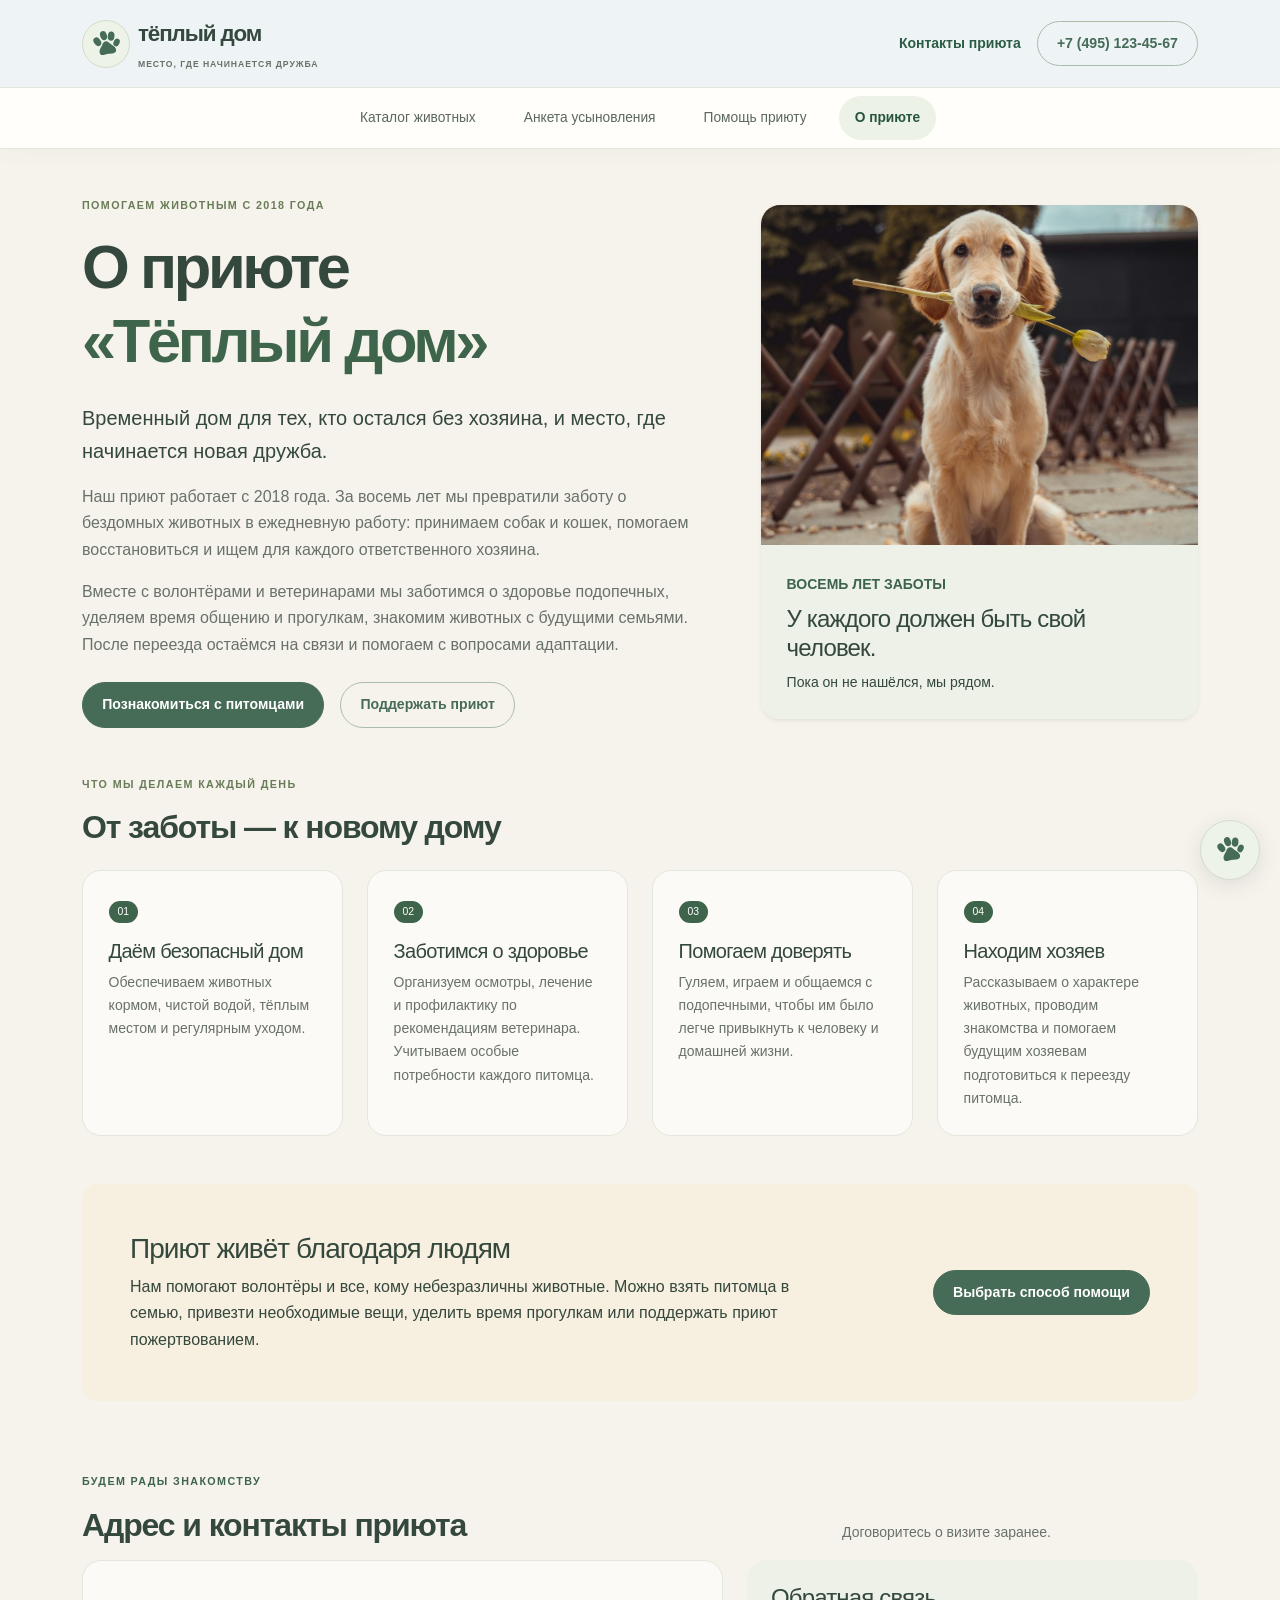
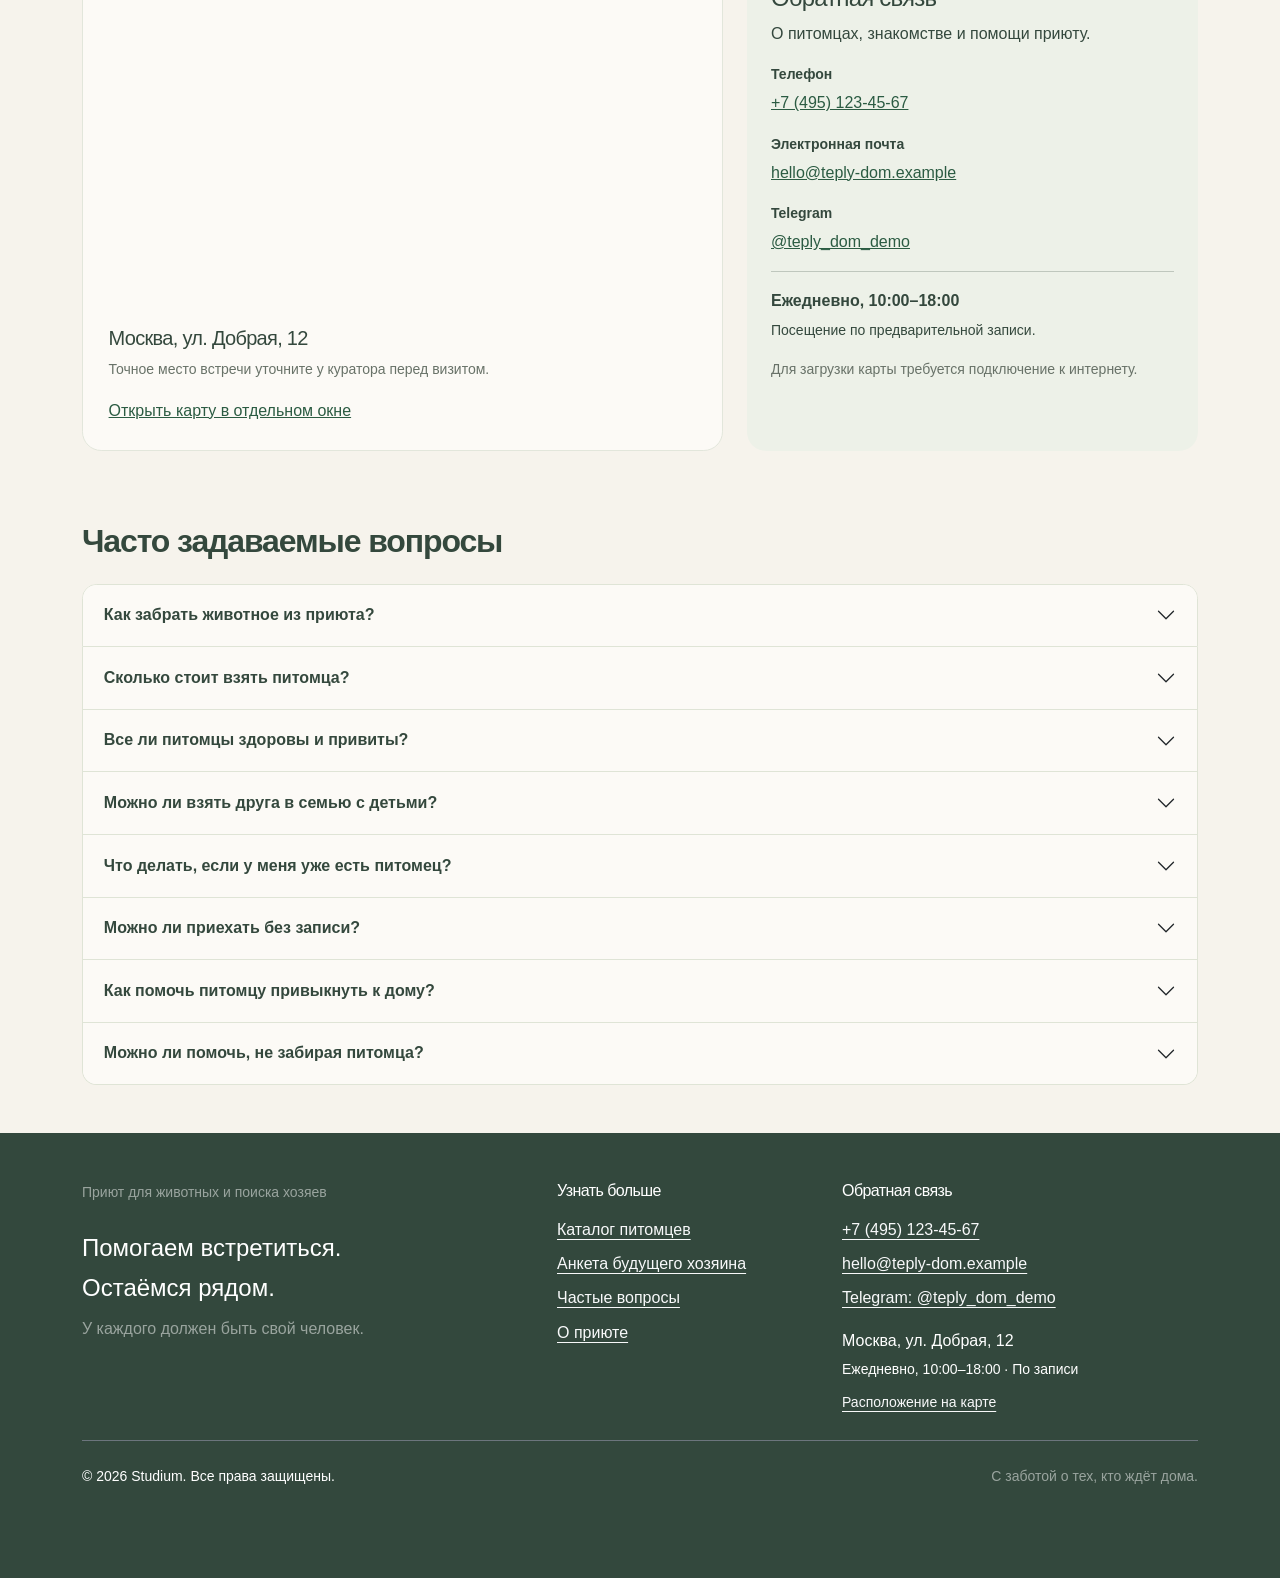
==== about.html @ 960af0bf "feat: replace shelter news with about section and logo scroll button" ====
<!doctype html>
<html lang="ru"><head><meta charset="UTF-8"><meta name="viewport" content="width=device-width,initial-scale=1"><meta name="description" content="О приюте — каталог животных, усыновление и помощь приюту Тёплый дом."><title>О приюте — Тёплый дом</title><link rel="icon" href="images/logo.svg" type="image/svg+xml"><link href="https://cdn.jsdelivr.net/npm/bootstrap@5.3.8/dist/css/bootstrap.min.css" rel="stylesheet" onerror="this.onerror=null;this.href='vendor/bootstrap.min.css'"><link rel="stylesheet" href="css/custom.css"></head><body class="d-flex flex-column min-vh-100 about-surface"><a class="visually-hidden-focusable position-absolute p-3 bg-white text-dark z-3" href="#main">Перейти к содержимому</a>
<header class="site-header sticky-top" id="page-top" tabindex="-1"><div class="header-brandbar bg-white py-3 border-bottom"><div class="container d-flex align-items-center justify-content-between gap-3"><a class="navbar-brand d-inline-flex align-items-center gap-2" href="index.html"><span class="brand-paw" aria-hidden="true"><svg viewBox="0 0 48 48" width="32" height="32" fill="currentColor" aria-hidden="true" focusable="false"><ellipse cx="12" cy="18" rx="5" ry="7" transform="rotate(-25 12 18)"/><ellipse cx="23" cy="11" rx="5" ry="7" transform="rotate(-8 23 11)"/><ellipse cx="34" cy="14" rx="5" ry="7" transform="rotate(18 34 14)"/><ellipse cx="40" cy="25" rx="4.5" ry="6" transform="rotate(35 40 25)"/><path d="M12 35c0-5 4-7 7-12 3-4 7-4 10 0 4 5 8 7 8 12 0 7-8 5-12 4-5-1-13 3-13-4Z"/></svg></span><span class="fw-bold">тёплый дом<small class="d-block text-body-secondary brand-caption">МЕСТО, ГДЕ НАЧИНАЕТСЯ ДРУЖБА</small></span></a><div class="d-none d-lg-flex align-items-center gap-3"><a class="text-decoration-none small fw-bold" href="about.html#contacts">Контакты приюта</a><a class="btn btn-outline-success d-none d-lg-inline-flex" href="tel:+74951234567">+7 (495) 123-45-67</a></div><button class="navbar-toggler d-lg-none" type="button" data-bs-toggle="collapse" data-bs-target="#mainNavbar" aria-controls="mainNavbar" aria-expanded="false" aria-label="Открыть меню"><span class="navbar-toggler-icon"></span></button></div></div><nav class="navbar navbar-expand-lg bg-white py-2 border-bottom" aria-label="Основная навигация"><div class="container"><div class="collapse navbar-collapse" id="mainNavbar"><ul class="navbar-nav mx-lg-auto gap-lg-3"><li class="nav-item"><a class="nav-link "  href="catalog.html">Каталог животных</a></li><li class="nav-item"><a class="nav-link "  href="order.html">Анкета усыновления</a></li><li class="nav-item"><a class="nav-link "  href="help.html">Помощь приюту</a></li><li class="nav-item"><a class="nav-link active" aria-current=page href="about.html">О приюте</a></li></ul></div></div></nav></header><main id="main" tabindex="-1"><section class="container my-5"><div class="row g-4 g-lg-5 align-items-center"><div class="col-12 col-lg-7"><p class="eyebrow text-uppercase fw-bold">Помогаем животным с 2018 года</p><h1 class="display-4 fw-bold">О приюте<br><span class="text-success">«Тёплый дом»</span></h1><p class="lead mt-4">Временный дом для тех, кто остался без хозяина, и место, где начинается новая дружба.</p><p class="text-body-secondary">Наш приют работает с 2018 года. За восемь лет мы превратили заботу о бездомных животных в ежедневную работу: принимаем собак и кошек, помогаем восстановиться и ищем для каждого ответственного хозяина.</p><p class="text-body-secondary">Вместе с волонтёрами и ветеринарами мы заботимся о здоровье подопечных, уделяем время общению и прогулкам, знакомим животных с будущими семьями. После переезда остаёмся на связи и помогаем с вопросами адаптации.</p><div class="d-flex flex-wrap gap-3 mt-4"><a class="btn btn-primary" href="catalog.html">Познакомиться с питомцами</a><a class="btn btn-outline-success" href="help.html">Поддержать приют</a></div></div><div class="col-12 col-lg-5"><div class="card border-0 shadow-sm"><img class="about-photo w-100" src="images/pet-1.jpg" alt="Бруно — один из питомцев приюта"><div class="card-body bg-success-subtle"><span class="small text-success fw-bold">ВОСЕМЬ ЛЕТ ЗАБОТЫ</span><h2 class="h4 mt-2">У каждого должен быть свой человек.</h2><p class="small mb-0">Пока он не нашёлся, мы рядом.</p></div></div></div></div></section><section class="container my-5"><p class="eyebrow text-uppercase fw-bold">Что мы делаем каждый день</p><h2 class="mb-4">От заботы — к новому дому</h2><div class="row g-4"><div class="col-12 col-md-6 col-lg-3"><article class="card h-100"><div class="card-body"><span class="badge rounded-pill text-bg-success mb-3">01</span><h3 class="h5">Даём безопасный дом</h3><p class="small text-body-secondary mb-0">Обеспечиваем животных кормом, чистой водой, тёплым местом и регулярным уходом.</p></div></article></div><div class="col-12 col-md-6 col-lg-3"><article class="card h-100"><div class="card-body"><span class="badge rounded-pill text-bg-success mb-3">02</span><h3 class="h5">Заботимся о здоровье</h3><p class="small text-body-secondary mb-0">Организуем осмотры, лечение и профилактику по рекомендациям ветеринара. Учитываем особые потребности каждого питомца.</p></div></article></div><div class="col-12 col-md-6 col-lg-3"><article class="card h-100"><div class="card-body"><span class="badge rounded-pill text-bg-success mb-3">03</span><h3 class="h5">Помогаем доверять</h3><p class="small text-body-secondary mb-0">Гуляем, играем и общаемся с подопечными, чтобы им было легче привыкнуть к человеку и домашней жизни.</p></div></article></div><div class="col-12 col-md-6 col-lg-3"><article class="card h-100"><div class="card-body"><span class="badge rounded-pill text-bg-success mb-3">04</span><h3 class="h5">Находим хозяев</h3><p class="small text-body-secondary mb-0">Рассказываем о характере животных, проводим знакомства и помогаем будущим хозяевам подготовиться к переезду питомца.</p></div></article></div></div></section><section class="container my-5"><div class="p-4 p-lg-5 rounded-4 bg-warning-subtle"><div class="row g-4 align-items-center"><div class="col-12 col-lg-8"><h2 class="h3">Приют живёт благодаря людям</h2><p class="mb-0">Нам помогают волонтёры и все, кому небезразличны животные. Можно взять питомца в семью, привезти необходимые вещи, уделить время прогулкам или поддержать приют пожертвованием.</p></div><div class="col-12 col-lg-4 text-lg-end"><a class="btn btn-primary" href="help.html">Выбрать способ помощи</a></div></div></div></section><section class="container section-space" id="contacts"><div class="row g-4 align-items-end mb-3"><div class="col-12 col-md-8"><p class="eyebrow small fw-bold text-success text-uppercase">Будем рады знакомству</p><h2 class="mb-0">Адрес и контакты приюта</h2></div><div class="col-12 col-md-4"><p class="small text-body-secondary mb-0">Договоритесь о визите заранее.</p></div></div><div class="row g-4"><div class="col-12 col-lg-7"><div class="card h-100 overflow-hidden"><iframe class="shelter-map" title="Карта: условное расположение приюта в Москве" src="https://www.openstreetmap.org/export/embed.html?bbox=37.59%2C55.735%2C37.65%2C55.765&amp;layer=mapnik&amp;marker=55.75%2C37.62" loading="lazy" referrerpolicy="no-referrer"></iframe><div class="card-body"><h3 class="h5">Москва, ул. Добрая, 12</h3><p class="small text-body-secondary">Точное место встречи уточните у куратора перед визитом.</p><a href="https://www.openstreetmap.org/?mlat=55.75&amp;mlon=37.62#map=15/55.75/37.62" target="_blank" rel="noopener noreferrer">Открыть карту в отдельном окне</a></div></div></div><div class="col-12 col-lg-5"><aside class="card h-100 bg-success-subtle border-0"><div class="card-body p-4"><h3 class="h4">Обратная связь</h3><p>О питомцах, знакомстве и помощи приюту.</p><dl><dt class="small mb-1 mt-3">Телефон</dt><dd><a href="tel:+74951234567">+7 (495) 123-45-67</a></dd><dt class="small mb-1 mt-3">Электронная почта</dt><dd><a class="text-break" href="mailto:hello@teply-dom.example">hello@teply-dom.example</a></dd><dt class="small mb-1 mt-3">Telegram</dt><dd><a href="https://t.me/teply_dom_demo" target="_blank" rel="noopener noreferrer">@teply_dom_demo</a></dd></dl><hr><p class="fw-bold mb-1">Ежедневно, 10:00–18:00</p><p class="small">Посещение по предварительной записи.</p><p class="small text-body-secondary mb-0">Для загрузки карты требуется подключение к интернету.</p></div></aside></div></div></section><section class="container my-5" id="faq"><h2 class="mb-4">Часто задаваемые вопросы</h2><div class="accordion" id="faqAccordion"><div class="accordion-item"><h3 class="accordion-header"><button class="accordion-button collapsed" type="button" data-bs-toggle="collapse" data-bs-target="#faq-0" aria-expanded="false" aria-controls="faq-0">Как забрать животное из приюта?</button></h3><div id="faq-0" class="accordion-collapse collapse" data-bs-parent="#faqAccordion"><div class="accordion-body">Выберите питомца, заполните анкету и договоритесь о встрече с куратором. Подготовьте дом, подпишите договор ответственного содержания и заберите друга.</div></div></div><div class="accordion-item"><h3 class="accordion-header"><button class="accordion-button collapsed" type="button" data-bs-toggle="collapse" data-bs-target="#faq-1" aria-expanded="false" aria-controls="faq-1">Сколько стоит взять питомца?</button></h3><div id="faq-1" class="accordion-collapse collapse" data-bs-parent="#faqAccordion"><div class="accordion-body">Животных передают бесплатно. Заранее рассчитайте расходы на корм, ветеринара и необходимые вещи. Пожертвования добровольны.</div></div></div><div class="accordion-item"><h3 class="accordion-header"><button class="accordion-button collapsed" type="button" data-bs-toggle="collapse" data-bs-target="#faq-2" aria-expanded="false" aria-controls="faq-2">Все ли питомцы здоровы и привиты?</button></h3><div id="faq-2" class="accordion-collapse collapse" data-bs-parent="#faqAccordion"><div class="accordion-body">В каждой карточке указаны сведения о здоровье. Перед передачей куратор расскажет о прививках, обследованиях и индивидуальных потребностях и передаст имеющиеся ветеринарные документы.</div></div></div><div class="accordion-item"><h3 class="accordion-header"><button class="accordion-button collapsed" type="button" data-bs-toggle="collapse" data-bs-target="#faq-3" aria-expanded="false" aria-controls="faq-3">Можно ли взять друга в семью с детьми?</button></h3><div id="faq-3" class="accordion-collapse collapse" data-bs-parent="#faqAccordion"><div class="accordion-body">Да, если характер животного подходит семье. Расскажите куратору о возрасте детей и приезжайте на знакомство вместе.</div></div></div><div class="accordion-item"><h3 class="accordion-header"><button class="accordion-button collapsed" type="button" data-bs-toggle="collapse" data-bs-target="#faq-4" aria-expanded="false" aria-controls="faq-4">Что делать, если у меня уже есть питомец?</button></h3><div id="faq-4" class="accordion-collapse collapse" data-bs-parent="#faqAccordion"><div class="accordion-body">Сообщите об этом в анкете. Куратор поможет оценить совместимость и подготовить план постепенного знакомства.</div></div></div><div class="accordion-item"><h3 class="accordion-header"><button class="accordion-button collapsed" type="button" data-bs-toggle="collapse" data-bs-target="#faq-5" aria-expanded="false" aria-controls="faq-5">Можно ли приехать без записи?</button></h3><div id="faq-5" class="accordion-collapse collapse" data-bs-parent="#faqAccordion"><div class="accordion-body">Пожалуйста, запишитесь заранее по телефону. Приют работает ежедневно с 10:00 до 18:00.</div></div></div><div class="accordion-item"><h3 class="accordion-header"><button class="accordion-button collapsed" type="button" data-bs-toggle="collapse" data-bs-target="#faq-6" aria-expanded="false" aria-controls="faq-6">Как помочь питомцу привыкнуть к дому?</button></h3><div id="faq-6" class="accordion-collapse collapse" data-bs-parent="#faqAccordion"><div class="accordion-body">Подготовьте спокойное место, привычный корм и понятный режим. Дайте животному время, не торопите общение. При сложностях обращайтесь к куратору.</div></div></div><div class="accordion-item"><h3 class="accordion-header"><button class="accordion-button collapsed" type="button" data-bs-toggle="collapse" data-bs-target="#faq-7" aria-expanded="false" aria-controls="faq-7">Можно ли помочь, не забирая питомца?</button></h3><div id="faq-7" class="accordion-collapse collapse" data-bs-parent="#faqAccordion"><div class="accordion-body">Да: стать волонтёром, привезти корм и необходимые вещи или поделиться ссылкой на каталог. Варианты собраны на странице помощи.</div></div></div></div></section></main><footer class="site-footer bg-dark text-white pt-5 pb-4 mt-auto"><div class="container"><div class="row g-4"><div class="col-12 col-md-5"><p class="small text-white-50 mb-0">Приют для животных и поиска хозяев</p><p class="fs-4 mt-4 mb-2">Помогаем встретиться.<br>Остаёмся рядом.</p><p class="text-white-50">У каждого должен быть свой человек.</p></div><div class="col-12 col-md-3"><h2 class="h6 mb-3">Узнать больше</h2><ul class="list-unstyled"><li class="mb-2"><a class="link-light" href="catalog.html">Каталог питомцев</a></li><li class="mb-2"><a class="link-light" href="order.html">Анкета будущего хозяина</a></li><li class="mb-2"><a class="link-light" href="about.html#faq">Частые вопросы</a></li><li class="mb-2"><a class="link-light" href="about.html">О приюте</a></li></ul></div><div class="col-12 col-md-4"><h2 class="h6 mb-3">Обратная связь</h2><address class="mb-0"><a class="link-light d-block mb-2" href="tel:+74951234567">+7 (495) 123-45-67</a><a class="link-light d-block mb-2 text-break" href="mailto:hello@teply-dom.example">hello@teply-dom.example</a><a class="link-light d-block mb-2" href="https://t.me/teply_dom_demo" target="_blank" rel="noopener noreferrer">Telegram: @teply_dom_demo</a><p class="mt-3 mb-1">Москва, ул. Добрая, 12</p><p class="small mb-2">Ежедневно, 10:00–18:00 · По записи</p><a class="link-light small" href="about.html#contacts">Расположение на карте</a></address></div></div><div class="border-top border-secondary mt-4 pt-4 d-flex flex-wrap align-items-center justify-content-between gap-3"><small>© 2026 Studium. Все права защищены.</small><small class="text-white-50">С заботой о тех, кто ждёт дома.</small></div></div></footer><button class="btn shadow back-top scroll-top-button" id="floating-top" type="button" data-back-top aria-label="Наверх страницы" title="Наверх страницы"><svg viewBox="0 0 48 48" width="32" height="32" fill="currentColor" aria-hidden="true" focusable="false"><ellipse cx="12" cy="18" rx="5" ry="7" transform="rotate(-25 12 18)"/><ellipse cx="23" cy="11" rx="5" ry="7" transform="rotate(-8 23 11)"/><ellipse cx="34" cy="14" rx="5" ry="7" transform="rotate(18 34 14)"/><ellipse cx="40" cy="25" rx="4.5" ry="6" transform="rotate(35 40 25)"/><path d="M12 35c0-5 4-7 7-12 3-4 7-4 10 0 4 5 8 7 8 12 0 7-8 5-12 4-5-1-13 3-13-4Z"/></svg></button><div class="modal fade" id="orderModal" tabindex="-1" aria-labelledby="orderModalLabel" aria-hidden="true"><div class="modal-dialog modal-dialog-centered modal-dialog-scrollable"><div class="modal-content"><div class="modal-header"><h2 class="modal-title fs-5" id="orderModalLabel">Знакомство с питомцем</h2><button class="btn-close" type="button" data-bs-dismiss="modal" aria-label="Закрыть"></button></div><div class="modal-body"><div class="alert alert-info small" role="alert">Укажите имя и телефон. Мы подготовим письмо куратору о знакомстве с выбранным питомцем. Данные не отправляются автоматически.</div><p>Вы выбрали: <strong id="modal-pet-label">Бруно</strong></p><form id="quick-form"><input type="hidden" name="pet" value="Бруно"><div class="mb-3"><label class="form-label" for="quick-name">Ваше имя *</label><input class="form-control" id="quick-name" name="name" autocomplete="name" required maxlength="100"></div><div class="mb-3"><label class="form-label" for="quick-phone">Телефон *</label><input class="form-control" id="quick-phone" name="phone" type="tel" autocomplete="tel" pattern="[+0-9 ()-]{7,25}" title="От 7 до 25 символов: цифры, пробелы, +, скобки или дефис" required></div><div class="form-check"><input class="form-check-input" id="quick-agree" name="agree" type="checkbox" required><label class="form-check-label small" for="quick-agree">Мне есть 18 лет, я согласен(на) на обработку данных в этой локальной форме. *</label></div></form><div id="quick-result" class="alert alert-success mt-3" role="status" hidden></div><div id="quick-actions" class="d-flex flex-wrap gap-2 mt-3" hidden><a class="btn btn-primary" id="quick-email" href="mailto:hello@teply-dom.example">Отправить заявку по почте</a><button type="button" class="btn btn-outline-secondary" id="quick-download">Скачать копию</button></div></div><div class="modal-footer"><button type="button" class="btn btn-outline-secondary" data-bs-dismiss="modal">Закрыть</button><button type="submit" form="quick-form" class="btn btn-primary">Подготовить заявку</button></div></div></div></div><script src="https://cdn.jsdelivr.net/npm/bootstrap@5.3.8/dist/js/bootstrap.bundle.min.js" onerror="this.onerror=null;this.src='vendor/bootstrap.bundle.min.js'"></script><script src="js/data.js"></script><script src="js/app.js"></script></body></html>
---- css/custom.css ----
/* Bootstrap остаётся основой сетки, компонентов и адаптивности. */
:root { --bs-body-font-family: Arial, Helvetica, sans-serif; --bs-body-color: #34483d; --bs-body-bg: #fcfaf6; --bs-border-color: #e2e6db; --bs-primary-rgb: 80,105,119; --bs-success-rgb: 62,100,75; --bs-success-bg-subtle: #edf1e8; --bs-warning-bg-subtle: #f7efdf; --bs-info-bg-subtle: #edf2f2; --bs-link-color: #2b5b42; --bs-link-color-rgb: 43,91,66; --bs-link-hover-color: #193c29; --bs-link-hover-color-rgb: 25,60,41; --bs-border-radius: .9rem; --bs-border-radius-lg: 1.15rem; }
body { line-height: 1.65; }
h1,h2,h3 { letter-spacing: -.035em; line-height: 1.16; }
h2 { font-weight: 700; } h3 { font-weight: 650; }
.display-4 { font-size: clamp(2.65rem,4.8vw,4.65rem); letter-spacing: -.055em; }
.display-5 { font-size: clamp(2.3rem,4vw,3.65rem); }
:focus-visible { outline: 3px solid #b45309 !important; outline-offset: 4px; }
.brand-caption { font-size: .54rem; letter-spacing: .11em; margin-top: 4px; }
.navbar-brand { font-size: 1.4rem; letter-spacing: -.05em; }
.navbar .nav-link { font-size: .86rem; color: #5b685e; padding: .65rem 1rem !important; border-radius: 2rem; }
.navbar .nav-link.active { color: #27543c; background: #edf2e7; font-weight: 700; }
.navbar .nav-link:hover { color: #1c4932; background: #f2f5ed; }
.btn { font-weight: 600; border-radius: 2rem; padding: .7rem 1.2rem; font-size: .88rem; }
.btn-lg { padding: .9rem 1.5rem; font-size: .94rem; }
.btn-primary { --bs-btn-bg: #466b57; --bs-btn-border-color: #466b57; --bs-btn-hover-bg: #365541; --bs-btn-hover-border-color: #365541; --bs-btn-active-bg: #294633; --bs-btn-active-border-color: #294633; }
.btn-outline-primary,.btn-outline-success { --bs-btn-color: #466b57; --bs-btn-border-color: #aabda9; --bs-btn-hover-bg: #466b57; --bs-btn-hover-border-color: #466b57; --bs-btn-active-bg: #466b57; --bs-btn-active-border-color: #466b57; }
.hero-surface { background: #f3f4eb; }
.hero-description { font-size: 1.06rem; line-height: 1.85; }
.eyebrow { font-size: .67rem !important; letter-spacing: .13em; color: #687c57; }
.hero-image { height: 510px; object-fit: cover; border-radius: 11rem 11rem 2rem 2rem; object-position: center 53%; }
.hero-note { bottom: 20px; left: -18px; transform: rotate(-3deg); }
.hero-sticker { width: 112px; height: 112px; top: 7px; right: -9px; transform: rotate(12deg); font-size: .8rem; line-height: 1.4; border: 6px solid #f3f4eb; }
.section-space { margin-top: 72px; margin-bottom: 72px; }
.card { border-color: #e2e6db; border-radius: 1.2rem; overflow: hidden; }
.card-body { padding: 1.6rem; }
.pet-card { transition: transform .2s, box-shadow .2s; }
.pet-card:hover { transform: translateY(-3px); box-shadow: 0 14px 30px #283e3010 !important; }
.card-img-top { height: 275px; object-fit: cover; }
.card-text { color: #667366; font-size: .92rem; }
.card .badge { font-weight: 500; font-size: .65rem; padding: .55em .85em; }
.pet-detail-image { height: 480px; object-fit: cover; }
.shelter-map { width: 100%; height: 340px; border: 0; }
.form-control,.form-select { padding: .8rem 1rem; border-color: #d8dfd2; }
.form-control:focus,.form-select:focus { border-color: #87a78b; box-shadow: 0 0 0 .2rem #3b77501a; }
.form-label { font-size: .85rem; font-weight: 600; }
.input-group-text { border-color: #d8dfd2; background: #f1f4ec; }
.alert { font-size: .88rem; border-radius: 1rem; }
.accordion { --bs-accordion-border-color: #dfe4d6; --bs-accordion-active-bg: #edf2e7; --bs-accordion-active-color: #27543c; --bs-accordion-btn-focus-box-shadow: 0 0 0 .2rem #3b77501a; }
.accordion-button { font-weight: 600; padding: 1.3rem; }
.site-footer.bg-dark { background: #33483d !important; padding-bottom: 90px !important; }
.site-footer a { text-underline-offset: 4px; }
.back-top { position: fixed; bottom: 20px; right: 20px; z-index: 1020; }
.about-surface { background: #f6f3ec; }
[hidden] { display: none !important; }
@media (max-width: 991.98px) { .hero-note { left: 15px; } .hero-image { height: 460px; } .navbar-nav { padding-top: 1rem; } }
@media (max-width: 575.98px) { .hero-image { height: 370px; } .hero-sticker { right: 0; width: 95px; height: 95px; } .hero-note { left: 10px; right: 10px; bottom: 14px; transform: none; } .brand-caption { font-size: .48rem; } .pet-detail-image { height: 340px; } .back-top { bottom: 12px; right: 12px; font-size: .8rem; } .section-space { margin-top: 48px; margin-bottom: 48px; } .card-body { padding: 1.25rem; } }
@media (prefers-reduced-motion: reduce) { .pet-card { transition: none; } .pet-card:hover { transform: none; } }

@media (max-width: 575.98px) { .hero-surface .display-4 { font-size: 2.3rem; } .hero-description { font-size: 1rem; line-height: 1.7; } .hero-description br { display: none; } .hero-surface .btn-lg { font-size: .8rem; padding: .8rem 1rem; } }

html { scroll-padding-top: 155px; }
:root { --bs-secondary-color: #687268; --bs-tertiary-bg: #faf8f3; }
.site-header { box-shadow: 0 4px 22px #34483d09; }
.site-header .navbar { background-color: #fffefa !important; }
.site-header .navbar-collapse { max-height: calc(100dvh - 125px); overflow-y: auto; }
.scroll-top-button { width: 60px; height: 60px; display: inline-flex; align-items: center; justify-content: center; padding: 0; border: 1px solid #d1dccd; border-radius: 50%; background: #eef3e7; color: #466b57; box-shadow: 0 5px 20px #34483d20 !important; }
.scroll-top-button:hover,.scroll-top-button:active { background: #e0ead8; color: #294633; border-color: #b5c6ae; }
.scroll-top-button svg { transform: rotate(-12deg); }
@media (max-width: 575.98px) { html { scroll-padding-top: 150px; } .scroll-top-button { width: 54px; height: 54px; } }

.brand-paw { display: inline-flex; align-items: center; justify-content: center; width: 48px; height: 48px; flex-shrink: 0; border: 1px solid #d1dccd; border-radius: 50%; background: #eef3e7; color: #466b57; }
.brand-paw svg { transform: rotate(-12deg); }
@media (prefers-reduced-motion: no-preference) {
  main > :first-child { animation: welcome-in .45s ease-out both; }
  .btn { transition: background-color .2s, border-color .2s, color .2s, box-shadow .2s, transform .2s; }
  .brand-paw,.scroll-top-button svg { transition: transform .25s ease; }
  @media (hover: hover) and (pointer: fine) {
    .btn:hover { transform: translateY(-2px); }
    .navbar-brand:hover .brand-paw { transform: scale(1.04); }
    .scroll-top-button:hover svg { transform: translateY(-2px) rotate(-12deg); }
  }
}
@keyframes welcome-in { from { opacity: 0; transform: translateY(8px); } to { opacity: 1; transform: translateY(0); } }
@media (prefers-reduced-motion: reduce) { .btn,.brand-paw,.scroll-top-button svg { transition: none !important; } main > :first-child { animation: none; } }

.header-brandbar { background-color: #eef3f6 !important; } .header-brandbar .navbar-brand { margin: 0; } .header-brandbar .navbar-toggler { padding: .5rem; border: 1px solid #d1dccd; border-radius: .8rem; } .header-brandbar .navbar-toggler-icon { background-image: url("data:image/svg+xml,%3Csvg xmlns='http://www.w3.org/2000/svg' viewBox='0 0 30 30'%3E%3Cpath stroke='%23466b57' stroke-width='2' stroke-linecap='round' d='M4 7h22M4 15h22M4 23h22'/%3E%3C/svg%3E"); }

.pet-facts dt { font-weight: 600; margin-top: .65rem; } .pet-facts dd { color: #687268; margin-bottom: .5rem; } .application-pet-photo { width: 88px; height: 96px; object-fit: cover; flex-shrink: 0; }

.about-photo { height: 340px; object-fit: cover; }
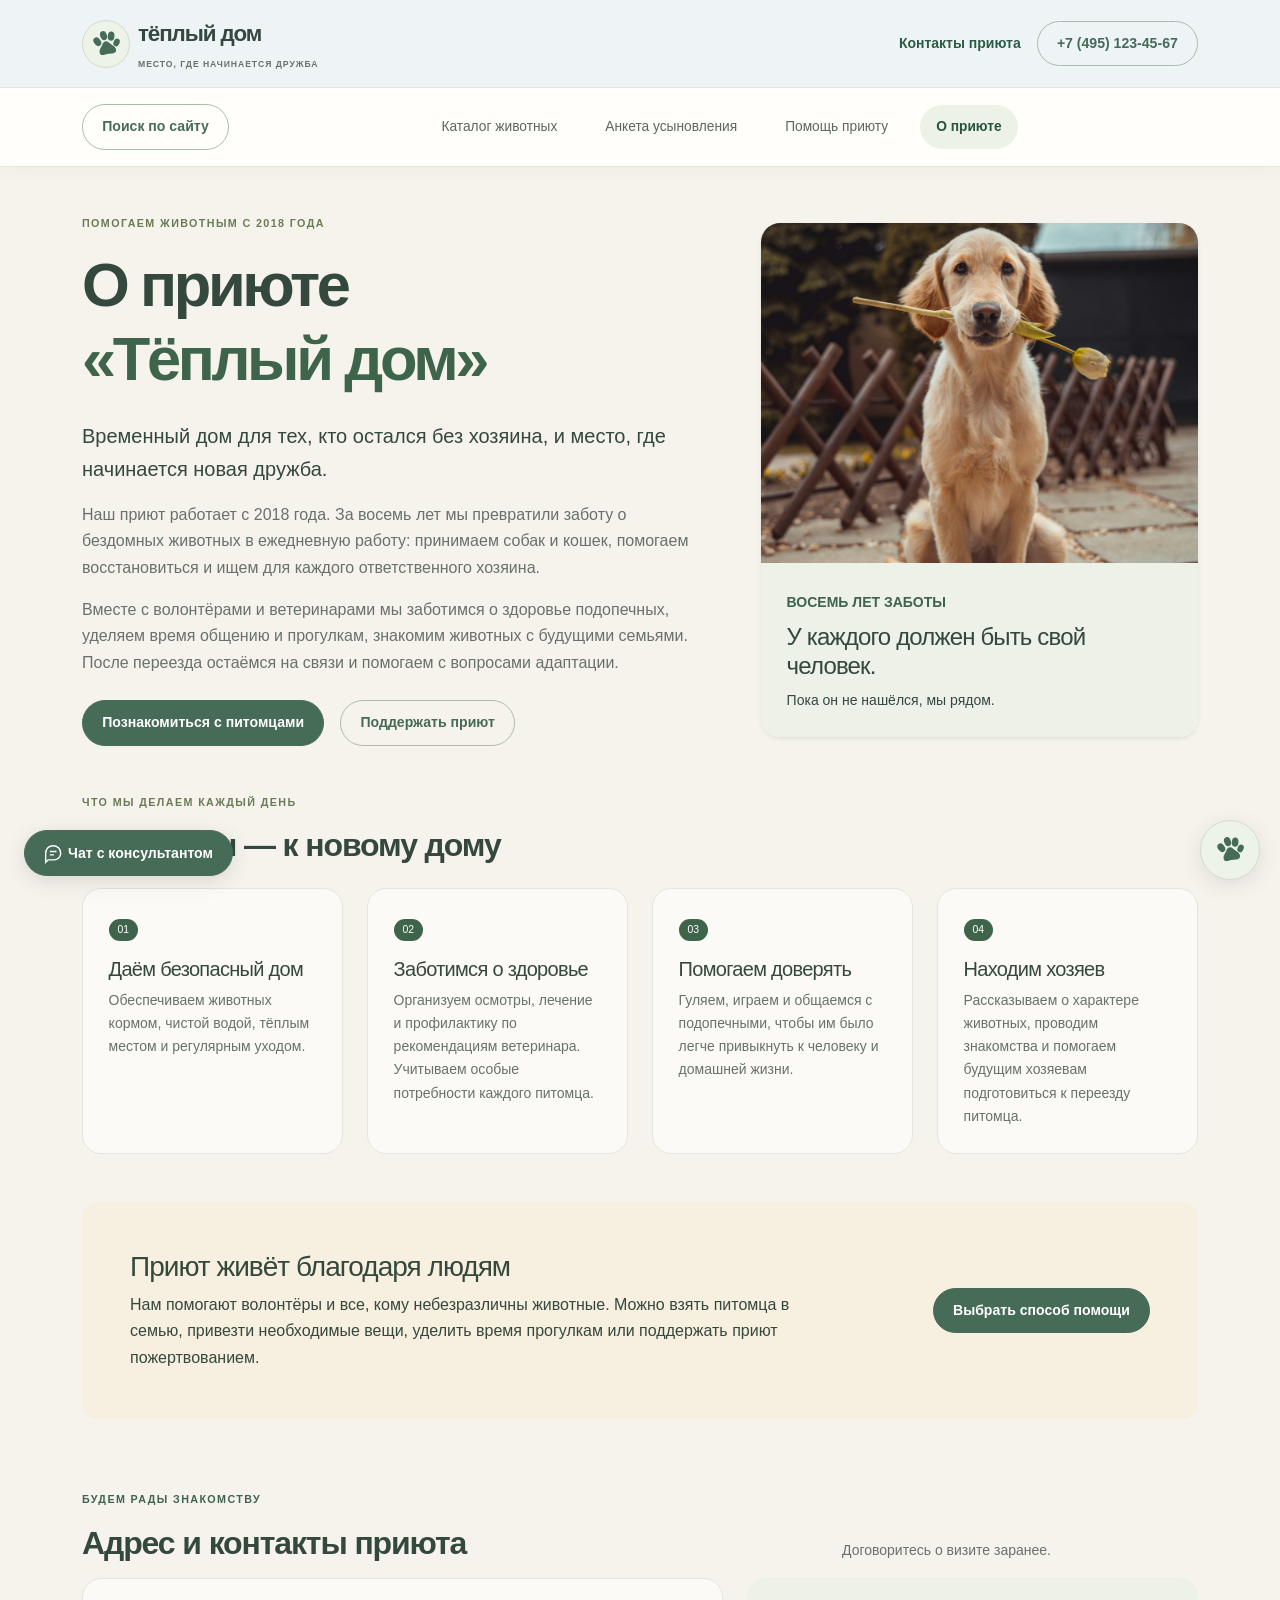
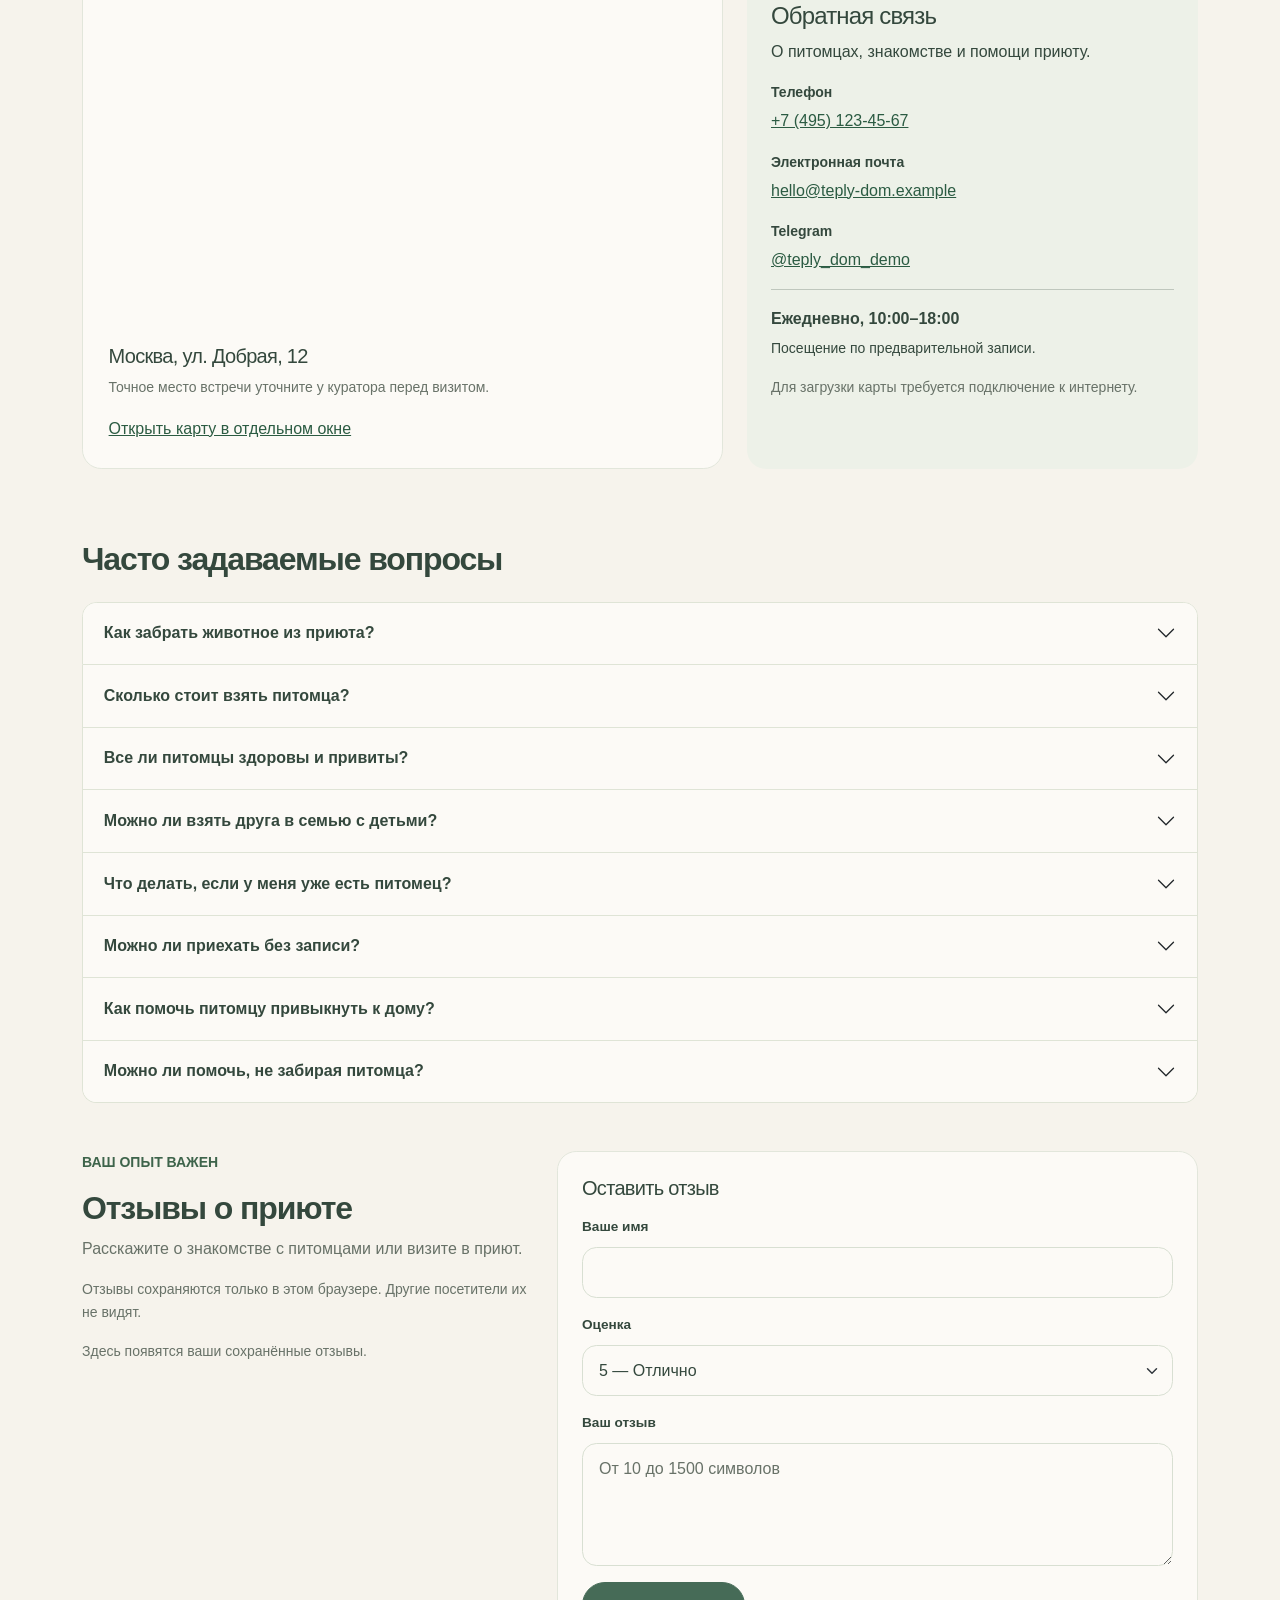
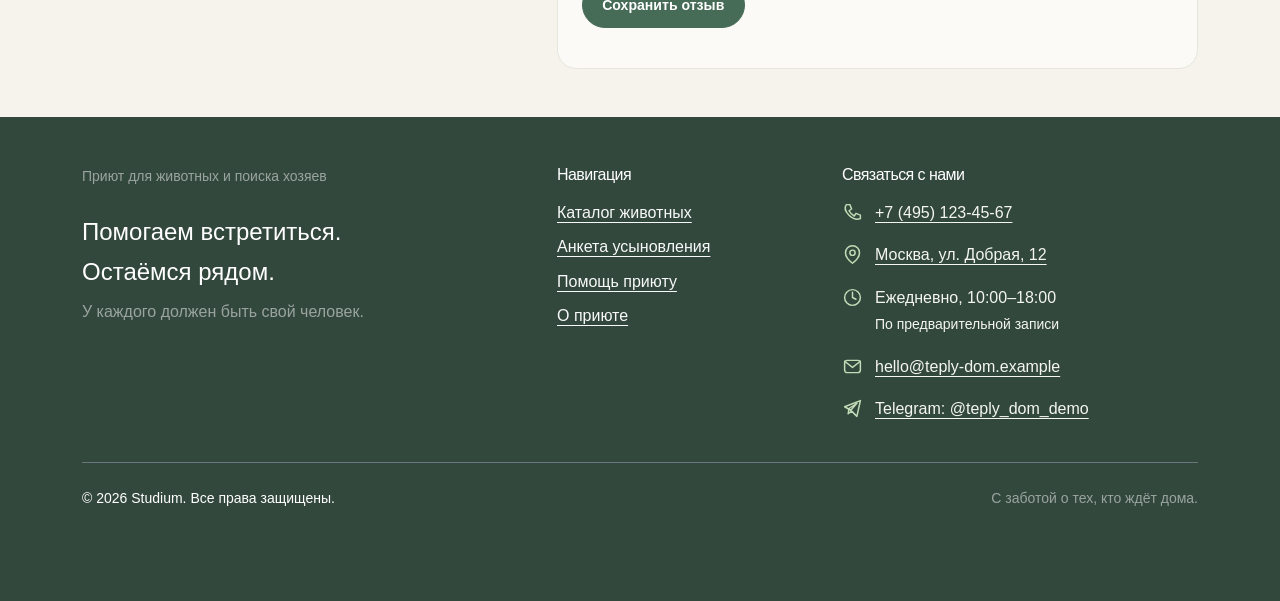
==== commit c123c41b: "Update footer and add site search, favorite pets, reviews and helper chat" ====
--- a/about.html
+++ b/about.html
@@ -1,3 +1,3 @@
 <!doctype html>
 <html lang="ru"><head><meta charset="UTF-8"><meta name="viewport" content="width=device-width,initial-scale=1"><meta name="description" content="О приюте — каталог животных, усыновление и помощь приюту Тёплый дом."><title>О приюте — Тёплый дом</title><link rel="icon" href="images/logo.svg" type="image/svg+xml"><link href="https://cdn.jsdelivr.net/npm/bootstrap@5.3.8/dist/css/bootstrap.min.css" rel="stylesheet" onerror="this.onerror=null;this.href='vendor/bootstrap.min.css'"><link rel="stylesheet" href="css/custom.css"></head><body class="d-flex flex-column min-vh-100 about-surface"><a class="visually-hidden-focusable position-absolute p-3 bg-white text-dark z-3" href="#main">Перейти к содержимому</a>
-<header class="site-header sticky-top" id="page-top" tabindex="-1"><div class="header-brandbar bg-white py-3 border-bottom"><div class="container d-flex align-items-center justify-content-between gap-3"><a class="navbar-brand d-inline-flex align-items-center gap-2" href="index.html"><span class="brand-paw" aria-hidden="true"><svg viewBox="0 0 48 48" width="32" height="32" fill="currentColor" aria-hidden="true" focusable="false"><ellipse cx="12" cy="18" rx="5" ry="7" transform="rotate(-25 12 18)"/><ellipse cx="23" cy="11" rx="5" ry="7" transform="rotate(-8 23 11)"/><ellipse cx="34" cy="14" rx="5" ry="7" transform="rotate(18 34 14)"/><ellipse cx="40" cy="25" rx="4.5" ry="6" transform="rotate(35 40 25)"/><path d="M12 35c0-5 4-7 7-12 3-4 7-4 10 0 4 5 8 7 8 12 0 7-8 5-12 4-5-1-13 3-13-4Z"/></svg></span><span class="fw-bold">тёплый дом<small class="d-block text-body-secondary brand-caption">МЕСТО, ГДЕ НАЧИНАЕТСЯ ДРУЖБА</small></span></a><div class="d-none d-lg-flex align-items-center gap-3"><a class="text-decoration-none small fw-bold" href="about.html#contacts">Контакты приюта</a><a class="btn btn-outline-success d-none d-lg-inline-flex" href="tel:+74951234567">+7 (495) 123-45-67</a></div><button class="navbar-toggler d-lg-none" type="button" data-bs-toggle="collapse" data-bs-target="#mainNavbar" aria-controls="mainNavbar" aria-expanded="false" aria-label="Открыть меню"><span class="navbar-toggler-icon"></span></button></div></div><nav class="navbar navbar-expand-lg bg-white py-2 border-bottom" aria-label="Основная навигация"><div class="container"><div class="collapse navbar-collapse" id="mainNavbar"><ul class="navbar-nav mx-lg-auto gap-lg-3"><li class="nav-item"><a class="nav-link "  href="catalog.html">Каталог животных</a></li><li class="nav-item"><a class="nav-link "  href="order.html">Анкета усыновления</a></li><li class="nav-item"><a class="nav-link "  href="help.html">Помощь приюту</a></li><li class="nav-item"><a class="nav-link active" aria-current=page href="about.html">О приюте</a></li></ul></div></div></nav></header><main id="main" tabindex="-1"><section class="container my-5"><div class="row g-4 g-lg-5 align-items-center"><div class="col-12 col-lg-7"><p class="eyebrow text-uppercase fw-bold">Помогаем животным с 2018 года</p><h1 class="display-4 fw-bold">О приюте<br><span class="text-success">«Тёплый дом»</span></h1><p class="lead mt-4">Временный дом для тех, кто остался без хозяина, и место, где начинается новая дружба.</p><p class="text-body-secondary">Наш приют работает с 2018 года. За восемь лет мы превратили заботу о бездомных животных в ежедневную работу: принимаем собак и кошек, помогаем восстановиться и ищем для каждого ответственного хозяина.</p><p class="text-body-secondary">Вместе с волонтёрами и ветеринарами мы заботимся о здоровье подопечных, уделяем время общению и прогулкам, знакомим животных с будущими семьями. После переезда остаёмся на связи и помогаем с вопросами адаптации.</p><div class="d-flex flex-wrap gap-3 mt-4"><a class="btn btn-primary" href="catalog.html">Познакомиться с питомцами</a><a class="btn btn-outline-success" href="help.html">Поддержать приют</a></div></div><div class="col-12 col-lg-5"><div class="card border-0 shadow-sm"><img class="about-photo w-100" src="images/pet-1.jpg" alt="Бруно — один из питомцев приюта"><div class="card-body bg-success-subtle"><span class="small text-success fw-bold">ВОСЕМЬ ЛЕТ ЗАБОТЫ</span><h2 class="h4 mt-2">У каждого должен быть свой человек.</h2><p class="small mb-0">Пока он не нашёлся, мы рядом.</p></div></div></div></div></section><section class="container my-5"><p class="eyebrow text-uppercase fw-bold">Что мы делаем каждый день</p><h2 class="mb-4">От заботы — к новому дому</h2><div class="row g-4"><div class="col-12 col-md-6 col-lg-3"><article class="card h-100"><div class="card-body"><span class="badge rounded-pill text-bg-success mb-3">01</span><h3 class="h5">Даём безопасный дом</h3><p class="small text-body-secondary mb-0">Обеспечиваем животных кормом, чистой водой, тёплым местом и регулярным уходом.</p></div></article></div><div class="col-12 col-md-6 col-lg-3"><article class="card h-100"><div class="card-body"><span class="badge rounded-pill text-bg-success mb-3">02</span><h3 class="h5">Заботимся о здоровье</h3><p class="small text-body-secondary mb-0">Организуем осмотры, лечение и профилактику по рекомендациям ветеринара. Учитываем особые потребности каждого питомца.</p></div></article></div><div class="col-12 col-md-6 col-lg-3"><article class="card h-100"><div class="card-body"><span class="badge rounded-pill text-bg-success mb-3">03</span><h3 class="h5">Помогаем доверять</h3><p class="small text-body-secondary mb-0">Гуляем, играем и общаемся с подопечными, чтобы им было легче привыкнуть к человеку и домашней жизни.</p></div></article></div><div class="col-12 col-md-6 col-lg-3"><article class="card h-100"><div class="card-body"><span class="badge rounded-pill text-bg-success mb-3">04</span><h3 class="h5">Находим хозяев</h3><p class="small text-body-secondary mb-0">Рассказываем о характере животных, проводим знакомства и помогаем будущим хозяевам подготовиться к переезду питомца.</p></div></article></div></div></section><section class="container my-5"><div class="p-4 p-lg-5 rounded-4 bg-warning-subtle"><div class="row g-4 align-items-center"><div class="col-12 col-lg-8"><h2 class="h3">Приют живёт благодаря людям</h2><p class="mb-0">Нам помогают волонтёры и все, кому небезразличны животные. Можно взять питомца в семью, привезти необходимые вещи, уделить время прогулкам или поддержать приют пожертвованием.</p></div><div class="col-12 col-lg-4 text-lg-end"><a class="btn btn-primary" href="help.html">Выбрать способ помощи</a></div></div></div></section><section class="container section-space" id="contacts"><div class="row g-4 align-items-end mb-3"><div class="col-12 col-md-8"><p class="eyebrow small fw-bold text-success text-uppercase">Будем рады знакомству</p><h2 class="mb-0">Адрес и контакты приюта</h2></div><div class="col-12 col-md-4"><p class="small text-body-secondary mb-0">Договоритесь о визите заранее.</p></div></div><div class="row g-4"><div class="col-12 col-lg-7"><div class="card h-100 overflow-hidden"><iframe class="shelter-map" title="Карта: условное расположение приюта в Москве" src="https://www.openstreetmap.org/export/embed.html?bbox=37.59%2C55.735%2C37.65%2C55.765&amp;layer=mapnik&amp;marker=55.75%2C37.62" loading="lazy" referrerpolicy="no-referrer"></iframe><div class="card-body"><h3 class="h5">Москва, ул. Добрая, 12</h3><p class="small text-body-secondary">Точное место встречи уточните у куратора перед визитом.</p><a href="https://www.openstreetmap.org/?mlat=55.75&amp;mlon=37.62#map=15/55.75/37.62" target="_blank" rel="noopener noreferrer">Открыть карту в отдельном окне</a></div></div></div><div class="col-12 col-lg-5"><aside class="card h-100 bg-success-subtle border-0"><div class="card-body p-4"><h3 class="h4">Обратная связь</h3><p>О питомцах, знакомстве и помощи приюту.</p><dl><dt class="small mb-1 mt-3">Телефон</dt><dd><a href="tel:+74951234567">+7 (495) 123-45-67</a></dd><dt class="small mb-1 mt-3">Электронная почта</dt><dd><a class="text-break" href="mailto:hello@teply-dom.example">hello@teply-dom.example</a></dd><dt class="small mb-1 mt-3">Telegram</dt><dd><a href="https://t.me/teply_dom_demo" target="_blank" rel="noopener noreferrer">@teply_dom_demo</a></dd></dl><hr><p class="fw-bold mb-1">Ежедневно, 10:00–18:00</p><p class="small">Посещение по предварительной записи.</p><p class="small text-body-secondary mb-0">Для загрузки карты требуется подключение к интернету.</p></div></aside></div></div></section><section class="container my-5" id="faq"><h2 class="mb-4">Часто задаваемые вопросы</h2><div class="accordion" id="faqAccordion"><div class="accordion-item"><h3 class="accordion-header"><button class="accordion-button collapsed" type="button" data-bs-toggle="collapse" data-bs-target="#faq-0" aria-expanded="false" aria-controls="faq-0">Как забрать животное из приюта?</button></h3><div id="faq-0" class="accordion-collapse collapse" data-bs-parent="#faqAccordion"><div class="accordion-body">Выберите питомца, заполните анкету и договоритесь о встрече с куратором. Подготовьте дом, подпишите договор ответственного содержания и заберите друга.</div></div></div><div class="accordion-item"><h3 class="accordion-header"><button class="accordion-button collapsed" type="button" data-bs-toggle="collapse" data-bs-target="#faq-1" aria-expanded="false" aria-controls="faq-1">Сколько стоит взять питомца?</button></h3><div id="faq-1" class="accordion-collapse collapse" data-bs-parent="#faqAccordion"><div class="accordion-body">Животных передают бесплатно. Заранее рассчитайте расходы на корм, ветеринара и необходимые вещи. Пожертвования добровольны.</div></div></div><div class="accordion-item"><h3 class="accordion-header"><button class="accordion-button collapsed" type="button" data-bs-toggle="collapse" data-bs-target="#faq-2" aria-expanded="false" aria-controls="faq-2">Все ли питомцы здоровы и привиты?</button></h3><div id="faq-2" class="accordion-collapse collapse" data-bs-parent="#faqAccordion"><div class="accordion-body">В каждой карточке указаны сведения о здоровье. Перед передачей куратор расскажет о прививках, обследованиях и индивидуальных потребностях и передаст имеющиеся ветеринарные документы.</div></div></div><div class="accordion-item"><h3 class="accordion-header"><button class="accordion-button collapsed" type="button" data-bs-toggle="collapse" data-bs-target="#faq-3" aria-expanded="false" aria-controls="faq-3">Можно ли взять друга в семью с детьми?</button></h3><div id="faq-3" class="accordion-collapse collapse" data-bs-parent="#faqAccordion"><div class="accordion-body">Да, если характер животного подходит семье. Расскажите куратору о возрасте детей и приезжайте на знакомство вместе.</div></div></div><div class="accordion-item"><h3 class="accordion-header"><button class="accordion-button collapsed" type="button" data-bs-toggle="collapse" data-bs-target="#faq-4" aria-expanded="false" aria-controls="faq-4">Что делать, если у меня уже есть питомец?</button></h3><div id="faq-4" class="accordion-collapse collapse" data-bs-parent="#faqAccordion"><div class="accordion-body">Сообщите об этом в анкете. Куратор поможет оценить совместимость и подготовить план постепенного знакомства.</div></div></div><div class="accordion-item"><h3 class="accordion-header"><button class="accordion-button collapsed" type="button" data-bs-toggle="collapse" data-bs-target="#faq-5" aria-expanded="false" aria-controls="faq-5">Можно ли приехать без записи?</button></h3><div id="faq-5" class="accordion-collapse collapse" data-bs-parent="#faqAccordion"><div class="accordion-body">Пожалуйста, запишитесь заранее по телефону. Приют работает ежедневно с 10:00 до 18:00.</div></div></div><div class="accordion-item"><h3 class="accordion-header"><button class="accordion-button collapsed" type="button" data-bs-toggle="collapse" data-bs-target="#faq-6" aria-expanded="false" aria-controls="faq-6">Как помочь питомцу привыкнуть к дому?</button></h3><div id="faq-6" class="accordion-collapse collapse" data-bs-parent="#faqAccordion"><div class="accordion-body">Подготовьте спокойное место, привычный корм и понятный режим. Дайте животному время, не торопите общение. При сложностях обращайтесь к куратору.</div></div></div><div class="accordion-item"><h3 class="accordion-header"><button class="accordion-button collapsed" type="button" data-bs-toggle="collapse" data-bs-target="#faq-7" aria-expanded="false" aria-controls="faq-7">Можно ли помочь, не забирая питомца?</button></h3><div id="faq-7" class="accordion-collapse collapse" data-bs-parent="#faqAccordion"><div class="accordion-body">Да: стать волонтёром, привезти корм и необходимые вещи или поделиться ссылкой на каталог. Варианты собраны на странице помощи.</div></div></div></div></section></main><footer class="site-footer bg-dark text-white pt-5 pb-4 mt-auto"><div class="container"><div class="row g-4"><div class="col-12 col-md-5"><p class="small text-white-50 mb-0">Приют для животных и поиска хозяев</p><p class="fs-4 mt-4 mb-2">Помогаем встретиться.<br>Остаёмся рядом.</p><p class="text-white-50">У каждого должен быть свой человек.</p></div><div class="col-12 col-md-3"><h2 class="h6 mb-3">Узнать больше</h2><ul class="list-unstyled"><li class="mb-2"><a class="link-light" href="catalog.html">Каталог питомцев</a></li><li class="mb-2"><a class="link-light" href="order.html">Анкета будущего хозяина</a></li><li class="mb-2"><a class="link-light" href="about.html#faq">Частые вопросы</a></li><li class="mb-2"><a class="link-light" href="about.html">О приюте</a></li></ul></div><div class="col-12 col-md-4"><h2 class="h6 mb-3">Обратная связь</h2><address class="mb-0"><a class="link-light d-block mb-2" href="tel:+74951234567">+7 (495) 123-45-67</a><a class="link-light d-block mb-2 text-break" href="mailto:hello@teply-dom.example">hello@teply-dom.example</a><a class="link-light d-block mb-2" href="https://t.me/teply_dom_demo" target="_blank" rel="noopener noreferrer">Telegram: @teply_dom_demo</a><p class="mt-3 mb-1">Москва, ул. Добрая, 12</p><p class="small mb-2">Ежедневно, 10:00–18:00 · По записи</p><a class="link-light small" href="about.html#contacts">Расположение на карте</a></address></div></div><div class="border-top border-secondary mt-4 pt-4 d-flex flex-wrap align-items-center justify-content-between gap-3"><small>© 2026 Studium. Все права защищены.</small><small class="text-white-50">С заботой о тех, кто ждёт дома.</small></div></div></footer><button class="btn shadow back-top scroll-top-button" id="floating-top" type="button" data-back-top aria-label="Наверх страницы" title="Наверх страницы"><svg viewBox="0 0 48 48" width="32" height="32" fill="currentColor" aria-hidden="true" focusable="false"><ellipse cx="12" cy="18" rx="5" ry="7" transform="rotate(-25 12 18)"/><ellipse cx="23" cy="11" rx="5" ry="7" transform="rotate(-8 23 11)"/><ellipse cx="34" cy="14" rx="5" ry="7" transform="rotate(18 34 14)"/><ellipse cx="40" cy="25" rx="4.5" ry="6" transform="rotate(35 40 25)"/><path d="M12 35c0-5 4-7 7-12 3-4 7-4 10 0 4 5 8 7 8 12 0 7-8 5-12 4-5-1-13 3-13-4Z"/></svg></button><div class="modal fade" id="orderModal" tabindex="-1" aria-labelledby="orderModalLabel" aria-hidden="true"><div class="modal-dialog modal-dialog-centered modal-dialog-scrollable"><div class="modal-content"><div class="modal-header"><h2 class="modal-title fs-5" id="orderModalLabel">Знакомство с питомцем</h2><button class="btn-close" type="button" data-bs-dismiss="modal" aria-label="Закрыть"></button></div><div class="modal-body"><div class="alert alert-info small" role="alert">Укажите имя и телефон. Мы подготовим письмо куратору о знакомстве с выбранным питомцем. Данные не отправляются автоматически.</div><p>Вы выбрали: <strong id="modal-pet-label">Бруно</strong></p><form id="quick-form"><input type="hidden" name="pet" value="Бруно"><div class="mb-3"><label class="form-label" for="quick-name">Ваше имя *</label><input class="form-control" id="quick-name" name="name" autocomplete="name" required maxlength="100"></div><div class="mb-3"><label class="form-label" for="quick-phone">Телефон *</label><input class="form-control" id="quick-phone" name="phone" type="tel" autocomplete="tel" pattern="[+0-9 ()-]{7,25}" title="От 7 до 25 символов: цифры, пробелы, +, скобки или дефис" required></div><div class="form-check"><input class="form-check-input" id="quick-agree" name="agree" type="checkbox" required><label class="form-check-label small" for="quick-agree">Мне есть 18 лет, я согласен(на) на обработку данных в этой локальной форме. *</label></div></form><div id="quick-result" class="alert alert-success mt-3" role="status" hidden></div><div id="quick-actions" class="d-flex flex-wrap gap-2 mt-3" hidden><a class="btn btn-primary" id="quick-email" href="mailto:hello@teply-dom.example">Отправить заявку по почте</a><button type="button" class="btn btn-outline-secondary" id="quick-download">Скачать копию</button></div></div><div class="modal-footer"><button type="button" class="btn btn-outline-secondary" data-bs-dismiss="modal">Закрыть</button><button type="submit" form="quick-form" class="btn btn-primary">Подготовить заявку</button></div></div></div></div><script src="https://cdn.jsdelivr.net/npm/bootstrap@5.3.8/dist/js/bootstrap.bundle.min.js" onerror="this.onerror=null;this.src='vendor/bootstrap.bundle.min.js'"></script><script src="js/data.js"></script><script src="js/app.js"></script></body></html>+<header class="site-header sticky-top" id="page-top" tabindex="-1"><div class="header-brandbar bg-white py-3 border-bottom"><div class="container d-flex align-items-center justify-content-between gap-3"><a class="navbar-brand d-inline-flex align-items-center gap-2" href="index.html"><span class="brand-paw" aria-hidden="true"><svg viewBox="0 0 48 48" width="32" height="32" fill="currentColor" aria-hidden="true" focusable="false"><ellipse cx="12" cy="18" rx="5" ry="7" transform="rotate(-25 12 18)"/><ellipse cx="23" cy="11" rx="5" ry="7" transform="rotate(-8 23 11)"/><ellipse cx="34" cy="14" rx="5" ry="7" transform="rotate(18 34 14)"/><ellipse cx="40" cy="25" rx="4.5" ry="6" transform="rotate(35 40 25)"/><path d="M12 35c0-5 4-7 7-12 3-4 7-4 10 0 4 5 8 7 8 12 0 7-8 5-12 4-5-1-13 3-13-4Z"/></svg></span><span class="fw-bold">тёплый дом<small class="d-block text-body-secondary brand-caption">МЕСТО, ГДЕ НАЧИНАЕТСЯ ДРУЖБА</small></span></a><div class="d-none d-lg-flex align-items-center gap-3"><a class="text-decoration-none small fw-bold" href="about.html#contacts">Контакты приюта</a><a class="btn btn-outline-success d-none d-lg-inline-flex" href="tel:+74951234567">+7 (495) 123-45-67</a></div><button class="navbar-toggler d-lg-none" type="button" data-bs-toggle="collapse" data-bs-target="#mainNavbar" aria-controls="mainNavbar" aria-expanded="false" aria-label="Открыть меню"><span class="navbar-toggler-icon"></span></button></div></div><nav class="navbar navbar-expand-lg bg-white py-2 border-bottom" aria-label="Основная навигация"><div class="container"><div class="collapse navbar-collapse" id="mainNavbar"><button class="btn btn-sm btn-outline-primary me-3 my-2" type="button" data-bs-toggle="modal" data-bs-target="#site-search-modal">Поиск по сайту</button><ul class="navbar-nav mx-lg-auto gap-lg-3"><li class="nav-item"><a class="nav-link "  href="catalog.html">Каталог животных</a></li><li class="nav-item"><a class="nav-link "  href="order.html">Анкета усыновления</a></li><li class="nav-item"><a class="nav-link "  href="help.html">Помощь приюту</a></li><li class="nav-item"><a class="nav-link active" aria-current=page href="about.html">О приюте</a></li></ul></div></div></nav></header><main id="main" tabindex="-1"><section class="container my-5"><div class="row g-4 g-lg-5 align-items-center"><div class="col-12 col-lg-7"><p class="eyebrow text-uppercase fw-bold">Помогаем животным с 2018 года</p><h1 class="display-4 fw-bold">О приюте<br><span class="text-success">«Тёплый дом»</span></h1><p class="lead mt-4">Временный дом для тех, кто остался без хозяина, и место, где начинается новая дружба.</p><p class="text-body-secondary">Наш приют работает с 2018 года. За восемь лет мы превратили заботу о бездомных животных в ежедневную работу: принимаем собак и кошек, помогаем восстановиться и ищем для каждого ответственного хозяина.</p><p class="text-body-secondary">Вместе с волонтёрами и ветеринарами мы заботимся о здоровье подопечных, уделяем время общению и прогулкам, знакомим животных с будущими семьями. После переезда остаёмся на связи и помогаем с вопросами адаптации.</p><div class="d-flex flex-wrap gap-3 mt-4"><a class="btn btn-primary" href="catalog.html">Познакомиться с питомцами</a><a class="btn btn-outline-success" href="help.html">Поддержать приют</a></div></div><div class="col-12 col-lg-5"><div class="card border-0 shadow-sm"><img class="about-photo w-100" src="images/pet-1.jpg" alt="Бруно — один из питомцев приюта"><div class="card-body bg-success-subtle"><span class="small text-success fw-bold">ВОСЕМЬ ЛЕТ ЗАБОТЫ</span><h2 class="h4 mt-2">У каждого должен быть свой человек.</h2><p class="small mb-0">Пока он не нашёлся, мы рядом.</p></div></div></div></div></section><section class="container my-5"><p class="eyebrow text-uppercase fw-bold">Что мы делаем каждый день</p><h2 class="mb-4">От заботы — к новому дому</h2><div class="row g-4"><div class="col-12 col-md-6 col-lg-3"><article class="card h-100"><div class="card-body"><span class="badge rounded-pill text-bg-success mb-3">01</span><h3 class="h5">Даём безопасный дом</h3><p class="small text-body-secondary mb-0">Обеспечиваем животных кормом, чистой водой, тёплым местом и регулярным уходом.</p></div></article></div><div class="col-12 col-md-6 col-lg-3"><article class="card h-100"><div class="card-body"><span class="badge rounded-pill text-bg-success mb-3">02</span><h3 class="h5">Заботимся о здоровье</h3><p class="small text-body-secondary mb-0">Организуем осмотры, лечение и профилактику по рекомендациям ветеринара. Учитываем особые потребности каждого питомца.</p></div></article></div><div class="col-12 col-md-6 col-lg-3"><article class="card h-100"><div class="card-body"><span class="badge rounded-pill text-bg-success mb-3">03</span><h3 class="h5">Помогаем доверять</h3><p class="small text-body-secondary mb-0">Гуляем, играем и общаемся с подопечными, чтобы им было легче привыкнуть к человеку и домашней жизни.</p></div></article></div><div class="col-12 col-md-6 col-lg-3"><article class="card h-100"><div class="card-body"><span class="badge rounded-pill text-bg-success mb-3">04</span><h3 class="h5">Находим хозяев</h3><p class="small text-body-secondary mb-0">Рассказываем о характере животных, проводим знакомства и помогаем будущим хозяевам подготовиться к переезду питомца.</p></div></article></div></div></section><section class="container my-5"><div class="p-4 p-lg-5 rounded-4 bg-warning-subtle"><div class="row g-4 align-items-center"><div class="col-12 col-lg-8"><h2 class="h3">Приют живёт благодаря людям</h2><p class="mb-0">Нам помогают волонтёры и все, кому небезразличны животные. Можно взять питомца в семью, привезти необходимые вещи, уделить время прогулкам или поддержать приют пожертвованием.</p></div><div class="col-12 col-lg-4 text-lg-end"><a class="btn btn-primary" href="help.html">Выбрать способ помощи</a></div></div></div></section><section class="container section-space" id="contacts"><div class="row g-4 align-items-end mb-3"><div class="col-12 col-md-8"><p class="eyebrow small fw-bold text-success text-uppercase">Будем рады знакомству</p><h2 class="mb-0">Адрес и контакты приюта</h2></div><div class="col-12 col-md-4"><p class="small text-body-secondary mb-0">Договоритесь о визите заранее.</p></div></div><div class="row g-4"><div class="col-12 col-lg-7"><div class="card h-100 overflow-hidden"><iframe class="shelter-map" title="Карта: условное расположение приюта в Москве" src="https://www.openstreetmap.org/export/embed.html?bbox=37.59%2C55.735%2C37.65%2C55.765&amp;layer=mapnik&amp;marker=55.75%2C37.62" loading="lazy" referrerpolicy="no-referrer"></iframe><div class="card-body"><h3 class="h5">Москва, ул. Добрая, 12</h3><p class="small text-body-secondary">Точное место встречи уточните у куратора перед визитом.</p><a href="https://www.openstreetmap.org/?mlat=55.75&amp;mlon=37.62#map=15/55.75/37.62" target="_blank" rel="noopener noreferrer">Открыть карту в отдельном окне</a></div></div></div><div class="col-12 col-lg-5"><aside class="card h-100 bg-success-subtle border-0"><div class="card-body p-4"><h3 class="h4">Обратная связь</h3><p>О питомцах, знакомстве и помощи приюту.</p><dl><dt class="small mb-1 mt-3">Телефон</dt><dd><a href="tel:+74951234567">+7 (495) 123-45-67</a></dd><dt class="small mb-1 mt-3">Электронная почта</dt><dd><a class="text-break" href="mailto:hello@teply-dom.example">hello@teply-dom.example</a></dd><dt class="small mb-1 mt-3">Telegram</dt><dd><a href="https://t.me/teply_dom_demo" target="_blank" rel="noopener noreferrer">@teply_dom_demo</a></dd></dl><hr><p class="fw-bold mb-1">Ежедневно, 10:00–18:00</p><p class="small">Посещение по предварительной записи.</p><p class="small text-body-secondary mb-0">Для загрузки карты требуется подключение к интернету.</p></div></aside></div></div></section><section class="container my-5" id="faq"><h2 class="mb-4">Часто задаваемые вопросы</h2><div class="accordion" id="faqAccordion"><div class="accordion-item"><h3 class="accordion-header"><button class="accordion-button collapsed" type="button" data-bs-toggle="collapse" data-bs-target="#faq-0" aria-expanded="false" aria-controls="faq-0">Как забрать животное из приюта?</button></h3><div id="faq-0" class="accordion-collapse collapse" data-bs-parent="#faqAccordion"><div class="accordion-body">Выберите питомца, заполните анкету и договоритесь о встрече с куратором. Подготовьте дом, подпишите договор ответственного содержания и заберите друга.</div></div></div><div class="accordion-item"><h3 class="accordion-header"><button class="accordion-button collapsed" type="button" data-bs-toggle="collapse" data-bs-target="#faq-1" aria-expanded="false" aria-controls="faq-1">Сколько стоит взять питомца?</button></h3><div id="faq-1" class="accordion-collapse collapse" data-bs-parent="#faqAccordion"><div class="accordion-body">Животных передают бесплатно. Заранее рассчитайте расходы на корм, ветеринара и необходимые вещи. Пожертвования добровольны.</div></div></div><div class="accordion-item"><h3 class="accordion-header"><button class="accordion-button collapsed" type="button" data-bs-toggle="collapse" data-bs-target="#faq-2" aria-expanded="false" aria-controls="faq-2">Все ли питомцы здоровы и привиты?</button></h3><div id="faq-2" class="accordion-collapse collapse" data-bs-parent="#faqAccordion"><div class="accordion-body">В каждой карточке указаны сведения о здоровье. Перед передачей куратор расскажет о прививках, обследованиях и индивидуальных потребностях и передаст имеющиеся ветеринарные документы.</div></div></div><div class="accordion-item"><h3 class="accordion-header"><button class="accordion-button collapsed" type="button" data-bs-toggle="collapse" data-bs-target="#faq-3" aria-expanded="false" aria-controls="faq-3">Можно ли взять друга в семью с детьми?</button></h3><div id="faq-3" class="accordion-collapse collapse" data-bs-parent="#faqAccordion"><div class="accordion-body">Да, если характер животного подходит семье. Расскажите куратору о возрасте детей и приезжайте на знакомство вместе.</div></div></div><div class="accordion-item"><h3 class="accordion-header"><button class="accordion-button collapsed" type="button" data-bs-toggle="collapse" data-bs-target="#faq-4" aria-expanded="false" aria-controls="faq-4">Что делать, если у меня уже есть питомец?</button></h3><div id="faq-4" class="accordion-collapse collapse" data-bs-parent="#faqAccordion"><div class="accordion-body">Сообщите об этом в анкете. Куратор поможет оценить совместимость и подготовить план постепенного знакомства.</div></div></div><div class="accordion-item"><h3 class="accordion-header"><button class="accordion-button collapsed" type="button" data-bs-toggle="collapse" data-bs-target="#faq-5" aria-expanded="false" aria-controls="faq-5">Можно ли приехать без записи?</button></h3><div id="faq-5" class="accordion-collapse collapse" data-bs-parent="#faqAccordion"><div class="accordion-body">Пожалуйста, запишитесь заранее по телефону. Приют работает ежедневно с 10:00 до 18:00.</div></div></div><div class="accordion-item"><h3 class="accordion-header"><button class="accordion-button collapsed" type="button" data-bs-toggle="collapse" data-bs-target="#faq-6" aria-expanded="false" aria-controls="faq-6">Как помочь питомцу привыкнуть к дому?</button></h3><div id="faq-6" class="accordion-collapse collapse" data-bs-parent="#faqAccordion"><div class="accordion-body">Подготовьте спокойное место, привычный корм и понятный режим. Дайте животному время, не торопите общение. При сложностях обращайтесь к куратору.</div></div></div><div class="accordion-item"><h3 class="accordion-header"><button class="accordion-button collapsed" type="button" data-bs-toggle="collapse" data-bs-target="#faq-7" aria-expanded="false" aria-controls="faq-7">Можно ли помочь, не забирая питомца?</button></h3><div id="faq-7" class="accordion-collapse collapse" data-bs-parent="#faqAccordion"><div class="accordion-body">Да: стать волонтёром, привезти корм и необходимые вещи или поделиться ссылкой на каталог. Варианты собраны на странице помощи.</div></div></div></div></section><section class="container my-5" id="reviews"><div class="row g-4"><div class="col-12 col-lg-5"><p class="small text-uppercase text-success fw-bold">Ваш опыт важен</p><h2>Отзывы о приюте</h2><p class="text-body-secondary">Расскажите о знакомстве с питомцами или визите в приют.</p><p class="small text-body-secondary">Отзывы сохраняются только в этом браузере. Другие посетители их не видят.</p><div id="review-list" class="d-grid gap-3" aria-label="Ваши отзывы"></div></div><div class="col-12 col-lg-7"><form id="review-form" class="card p-4"><h3 class="h5 mb-3">Оставить отзыв</h3><label for="review-name" class="form-label">Ваше имя</label><input id="review-name" class="form-control mb-3" required maxlength="60" autocomplete="given-name"><label for="review-rating" class="form-label">Оценка</label><select id="review-rating" class="form-select mb-3" required><option value="5">5 — Отлично</option><option value="4">4 — Хорошо</option><option value="3">3 — Неплохо</option><option value="2">2 — Есть замечания</option><option value="1">1 — Плохо</option></select><label for="review-text" class="form-label">Ваш отзыв</label><textarea id="review-text" class="form-control mb-3" rows="4" minlength="10" maxlength="1500" required placeholder="От 10 до 1500 символов"></textarea><button class="btn btn-primary align-self-start" type="submit">Сохранить отзыв</button><p id="review-status" role="status" class="small mt-3 mb-0"></p></form></div></div></section></main><footer class="site-footer bg-dark text-white pt-5 pb-4 mt-auto"><div class="container"><div class="row g-4"><div class="col-12 col-md-5"><p class="small text-white-50 mb-0">Приют для животных и поиска хозяев</p><p class="fs-4 mt-4 mb-2">Помогаем встретиться.<br>Остаёмся рядом.</p><p class="text-white-50">У каждого должен быть свой человек.</p></div><div class="col-12 col-md-3"><h2 class="h6 mb-3">Навигация</h2><ul class="list-unstyled"><li class="mb-2"><a class="link-light" href="catalog.html">Каталог животных</a></li><li class="mb-2"><a class="link-light" href="order.html">Анкета усыновления</a></li><li class="mb-2"><a class="link-light" href="help.html">Помощь приюту</a></li><li class="mb-2"><a class="link-light" href="about.html">О приюте</a></li></ul></div><div class="col-12 col-md-4"><h2 class="h6 mb-3">Связаться с нами</h2><address class="mb-0 footer-contacts"><a href="tel:+74951234567"><svg class="contact-icon" viewBox="0 0 24 24" fill="none" stroke="currentColor" stroke-width="1.7" stroke-linecap="round" stroke-linejoin="round" aria-hidden="true"><path d="M5 3h4l2 5-3 2a15 15 0 0 0 6 6l2-3 5 2v4c-9 3-21-9-16-16Z"/></svg><span>+7 (495) 123-45-67</span></a><a href="about.html#contacts"><svg class="contact-icon" viewBox="0 0 24 24" fill="none" stroke="currentColor" stroke-width="1.7" stroke-linecap="round" stroke-linejoin="round" aria-hidden="true"><path d="M20 10c0 6-8 12-8 12S4 16 4 10a8 8 0 1 1 16 0Z"/><circle cx="12" cy="10" r="3"/></svg><span>Москва, ул. Добрая, 12</span></a><p><svg class="contact-icon" viewBox="0 0 24 24" fill="none" stroke="currentColor" stroke-width="1.7" stroke-linecap="round" stroke-linejoin="round" aria-hidden="true"><circle cx="12" cy="12" r="9"/><path d="M12 6v6l4 2"/></svg><span>Ежедневно, 10:00–18:00<br><small>По предварительной записи</small></span></p><a href="mailto:hello@teply-dom.example"><svg class="contact-icon" viewBox="0 0 24 24" fill="none" stroke="currentColor" stroke-width="1.7" stroke-linecap="round" stroke-linejoin="round" aria-hidden="true"><rect x="3" y="5" width="18" height="14" rx="3"/><path d="m3 6 9 7 9-7"/></svg><span>hello@teply-dom.example</span></a><a href="https://t.me/teply_dom_demo" target="_blank" rel="noopener noreferrer"><svg class="contact-icon" viewBox="0 0 24 24" fill="none" stroke="currentColor" stroke-width="1.7" stroke-linecap="round" stroke-linejoin="round" aria-hidden="true"><path d="m3 10 18-7-4 18-6-6-4 3 1-6 9-6-7 8Z"/></svg><span>Telegram: @teply_dom_demo</span></a></address></div></div><div class="border-top border-secondary mt-4 pt-4 d-flex flex-wrap align-items-center justify-content-between gap-3"><small>© 2026 Studium. Все права защищены.</small><small class="text-white-50">С заботой о тех, кто ждёт дома.</small></div></div></footer><button class="btn shadow back-top scroll-top-button" id="floating-top" type="button" data-back-top aria-label="Наверх страницы" title="Наверх страницы"><svg viewBox="0 0 48 48" width="32" height="32" fill="currentColor" aria-hidden="true" focusable="false"><ellipse cx="12" cy="18" rx="5" ry="7" transform="rotate(-25 12 18)"/><ellipse cx="23" cy="11" rx="5" ry="7" transform="rotate(-8 23 11)"/><ellipse cx="34" cy="14" rx="5" ry="7" transform="rotate(18 34 14)"/><ellipse cx="40" cy="25" rx="4.5" ry="6" transform="rotate(35 40 25)"/><path d="M12 35c0-5 4-7 7-12 3-4 7-4 10 0 4 5 8 7 8 12 0 7-8 5-12 4-5-1-13 3-13-4Z"/></svg></button><div class="modal fade" id="orderModal" tabindex="-1" aria-labelledby="orderModalLabel" aria-hidden="true"><div class="modal-dialog modal-dialog-centered modal-dialog-scrollable"><div class="modal-content"><div class="modal-header"><h2 class="modal-title fs-5" id="orderModalLabel">Знакомство с питомцем</h2><button class="btn-close" type="button" data-bs-dismiss="modal" aria-label="Закрыть"></button></div><div class="modal-body"><div class="alert alert-info small" role="alert">Укажите имя и телефон. Мы подготовим письмо куратору о знакомстве с выбранным питомцем. Данные не отправляются автоматически.</div><p>Вы выбрали: <strong id="modal-pet-label">Бруно</strong></p><form id="quick-form"><input type="hidden" name="pet" value="Бруно"><div class="mb-3"><label class="form-label" for="quick-name">Ваше имя *</label><input class="form-control" id="quick-name" name="name" autocomplete="name" required maxlength="100"></div><div class="mb-3"><label class="form-label" for="quick-phone">Телефон *</label><input class="form-control" id="quick-phone" name="phone" type="tel" autocomplete="tel" pattern="[+0-9 ()-]{7,25}" title="От 7 до 25 символов: цифры, пробелы, +, скобки или дефис" required></div><div class="form-check"><input class="form-check-input" id="quick-agree" name="agree" type="checkbox" required><label class="form-check-label small" for="quick-agree">Мне есть 18 лет, я согласен(на) на обработку данных в этой локальной форме. *</label></div></form><div id="quick-result" class="alert alert-success mt-3" role="status" hidden></div><div id="quick-actions" class="d-flex flex-wrap gap-2 mt-3" hidden><a class="btn btn-primary" id="quick-email" href="mailto:hello@teply-dom.example">Отправить заявку по почте</a><button type="button" class="btn btn-outline-secondary" id="quick-download">Скачать копию</button></div></div><div class="modal-footer"><button type="button" class="btn btn-outline-secondary" data-bs-dismiss="modal">Закрыть</button><button type="submit" form="quick-form" class="btn btn-primary">Подготовить заявку</button></div></div></div></div><script src="https://cdn.jsdelivr.net/npm/bootstrap@5.3.8/dist/js/bootstrap.bundle.min.js" onerror="this.onerror=null;this.src='vendor/bootstrap.bundle.min.js'"></script><script src="js/data.js"></script><script src="js/app.js"></script><div class="modal fade" id="site-search-modal" tabindex="-1" aria-labelledby="site-search-modal-title" aria-hidden="true"><div class="modal-dialog modal-dialog-centered modal-dialog-scrollable"><div class="modal-content"><div class="modal-header"><h2 class="modal-title fs-5" id="site-search-modal-title">Поиск по сайту</h2><button class="btn-close" type="button" data-bs-dismiss="modal" aria-label="Закрыть"></button></div><div class="modal-body"><label class="form-label" for="site-query">Что вы ищете?</label><input class="form-control" id="site-query" type="search" maxlength="100" placeholder="Например: Бруно, помощь, контакты"><p id="site-search-count" class="small text-body-secondary mt-3" role="status"></p><div id="site-search-results" class="d-grid gap-2"></div></div></div></div></div><div class="modal fade" id="consultant-modal" tabindex="-1" aria-labelledby="consultant-modal-title" aria-hidden="true"><div class="modal-dialog modal-dialog-centered modal-dialog-scrollable"><div class="modal-content"><div class="modal-header"><h2 class="modal-title fs-5" id="consultant-modal-title">Чат с консультантом</h2><button class="btn-close" type="button" data-bs-dismiss="modal" aria-label="Закрыть"></button></div><div class="modal-body"><p class="small text-body-secondary">Автоматический помощник · Отвечает на типовые вопросы. Живой консультант пока не подключён.</p><div id="chat-log" role="log" aria-label="Переписка" aria-live="polite" class="chat-log"><p class="chat-bubble">Здравствуйте! Подскажу, как взять питомца, помочь приюту или записаться на визит.</p></div><div class="d-flex flex-wrap gap-2 my-3"><button type="button" class="btn btn-sm btn-outline-primary" data-chat-question="Как взять питомца?">Взять питомца</button><button type="button" class="btn btn-sm btn-outline-primary" data-chat-question="Как помочь?">Помочь</button><button type="button" class="btn btn-sm btn-outline-primary" data-chat-question="Как приехать?">Приехать</button></div><form id="chat-form"><label class="form-label" for="chat-message">Ваш вопрос</label><div class="input-group"><input class="form-control" id="chat-message" required maxlength="500" autocomplete="off"><button class="btn btn-primary" type="submit">Отправить</button></div></form><a class="d-inline-block small mt-3" href="tel:+74951234567">Позвонить сотруднику: +7 (495) 123-45-67</a></div></div></div></div><button class="btn btn-primary chat-launch" type="button" data-bs-toggle="modal" data-bs-target="#consultant-modal"><svg viewBox="0 0 24 24" width="20" height="20" fill="none" stroke="currentColor" stroke-width="1.7" aria-hidden="true"><path d="M20 11a8 8 0 0 1-8 8H5l-3 3V11a9 9 0 0 1 18 0Z"/><path d="M7 9h8M7 13h5"/></svg> Чат с консультантом</button><p class="visually-hidden" id="favorite-status" role="status"></p><script src="js/search-data.js"></script><script src="js/community.js"></script></body></html>
--- a/css/custom.css
+++ b/css/custom.css
@@ -79,3 +79,27 @@
 .pet-facts dt { font-weight: 600; margin-top: .65rem; } .pet-facts dd { color: #687268; margin-bottom: .5rem; } .application-pet-photo { width: 88px; height: 96px; object-fit: cover; flex-shrink: 0; }
 
 .about-photo { height: 340px; object-fit: cover; }
+
+/* Навигация, обратная связь и небольшие интерактивные детали. */
+.footer-contacts { font-style: normal; }
+.footer-contacts a,.footer-contacts p { display: flex; align-items: flex-start; gap: .75rem; margin: 0 0 1rem; color: #f4f6ef; overflow-wrap: anywhere; }
+.contact-icon { width: 21px; height: 21px; flex: 0 0 21px; margin-top: 2px; color: #c4dbb7; }
+.pet-card { position: relative; }
+.favorite-button { position: absolute; top: 14px; right: 14px; width: 44px; height: 44px; display: inline-flex; align-items: center; justify-content: center; border: 1px solid #e6ded7; border-radius: 50%; background: #fffdf9; color: #865b63; box-shadow: 0 3px 12px #33483d14; }
+.favorite-button.is-favorite { background: #fbe9ea; color: #a83f57; border-color: #e3a5b2; }
+.favorite-button.is-favorite svg { fill: currentColor; }
+.favorite-detail { position: static; flex-shrink: 0; align-self: center; }
+.favorite-button:focus-visible,.search-result:focus-visible { outline: 3px solid #3b7750; outline-offset: 3px; }
+.chat-launch { position: fixed; bottom: 24px; left: 24px; z-index: 1020; border-radius: 30px; box-shadow: 0 5px 20px #33483d26; }
+.chat-log { max-height: 280px; overflow-y: auto; display: flex; flex-direction: column; gap: 12px; padding: 4px; }
+.chat-bubble { align-self: flex-start; background: #eef3e7; border-radius: 16px 16px 16px 3px; padding: 12px 16px; margin: 0; font-size: .9rem; max-width: 94%; overflow-wrap: anywhere; }
+.chat-user { align-self: flex-end; background: #f2eade; border-radius: 16px 16px 3px 16px; }
+.search-result { display: flex; flex-direction: column; gap: 5px; padding: 15px; border: 1px solid #dfe4d6; border-radius: 12px; color: #33483d; text-decoration: none; }
+.search-result span { font-size: .85rem; color: #687268; }
+.review-card { padding: 22px; background: #fffdf9; border: 1px solid #e2e6db; border-radius: 18px; }
+.review-text { white-space: pre-wrap; overflow-wrap: anywhere; }
+@media (prefers-reduced-motion: no-preference) {
+ .favorite-button,.search-result,.site-footer a { transition: transform .2s, background-color .2s, color .2s; }
+ @media (hover: hover) { .favorite-button:hover { transform: scale(1.08); background: #fbe9ea; } .search-result:hover { background: #eef3e7; transform: translateX(3px); } .site-footer a:hover { color: #d2eac5; transform: translateX(2px); } }
+}
+@media (max-width: 575.98px) { .chat-launch { left: 12px; bottom: 16px; max-width: calc(100% - 90px); font-size: .78rem; padding: .7rem 1rem; } }
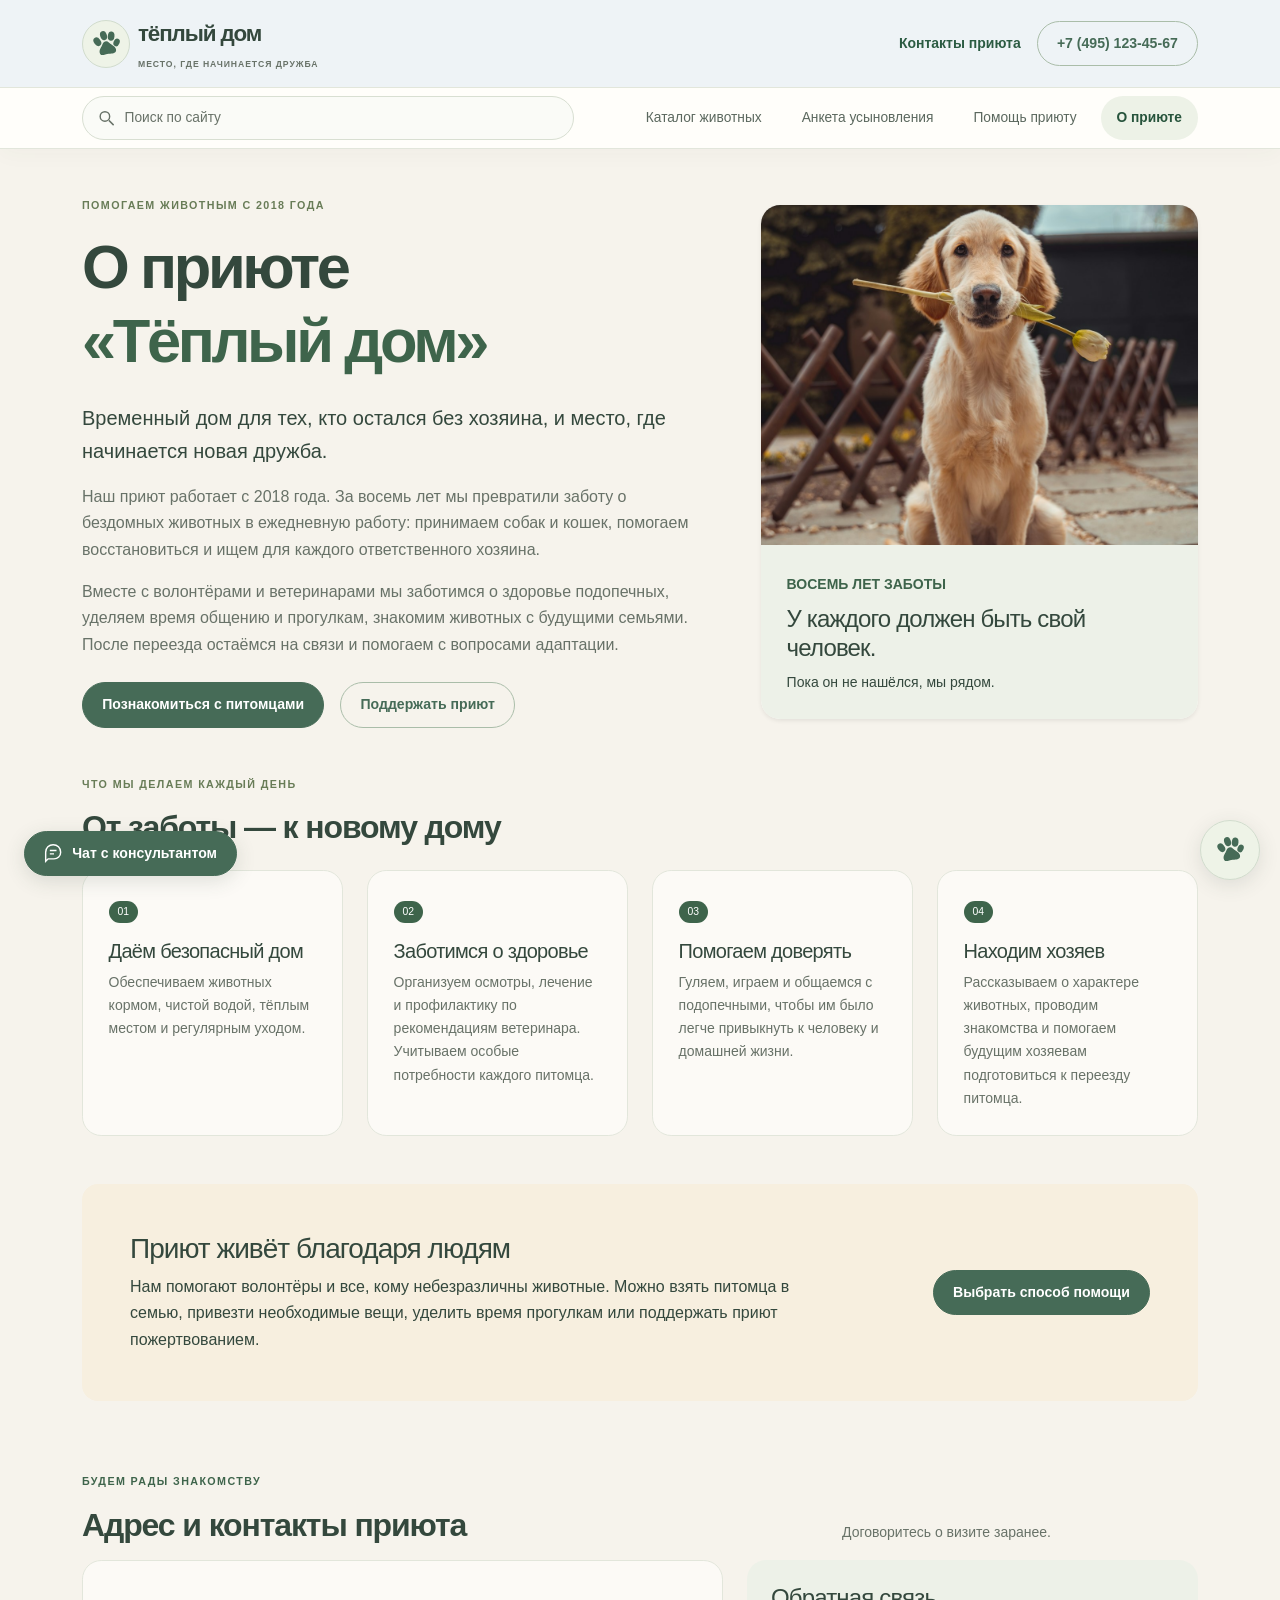
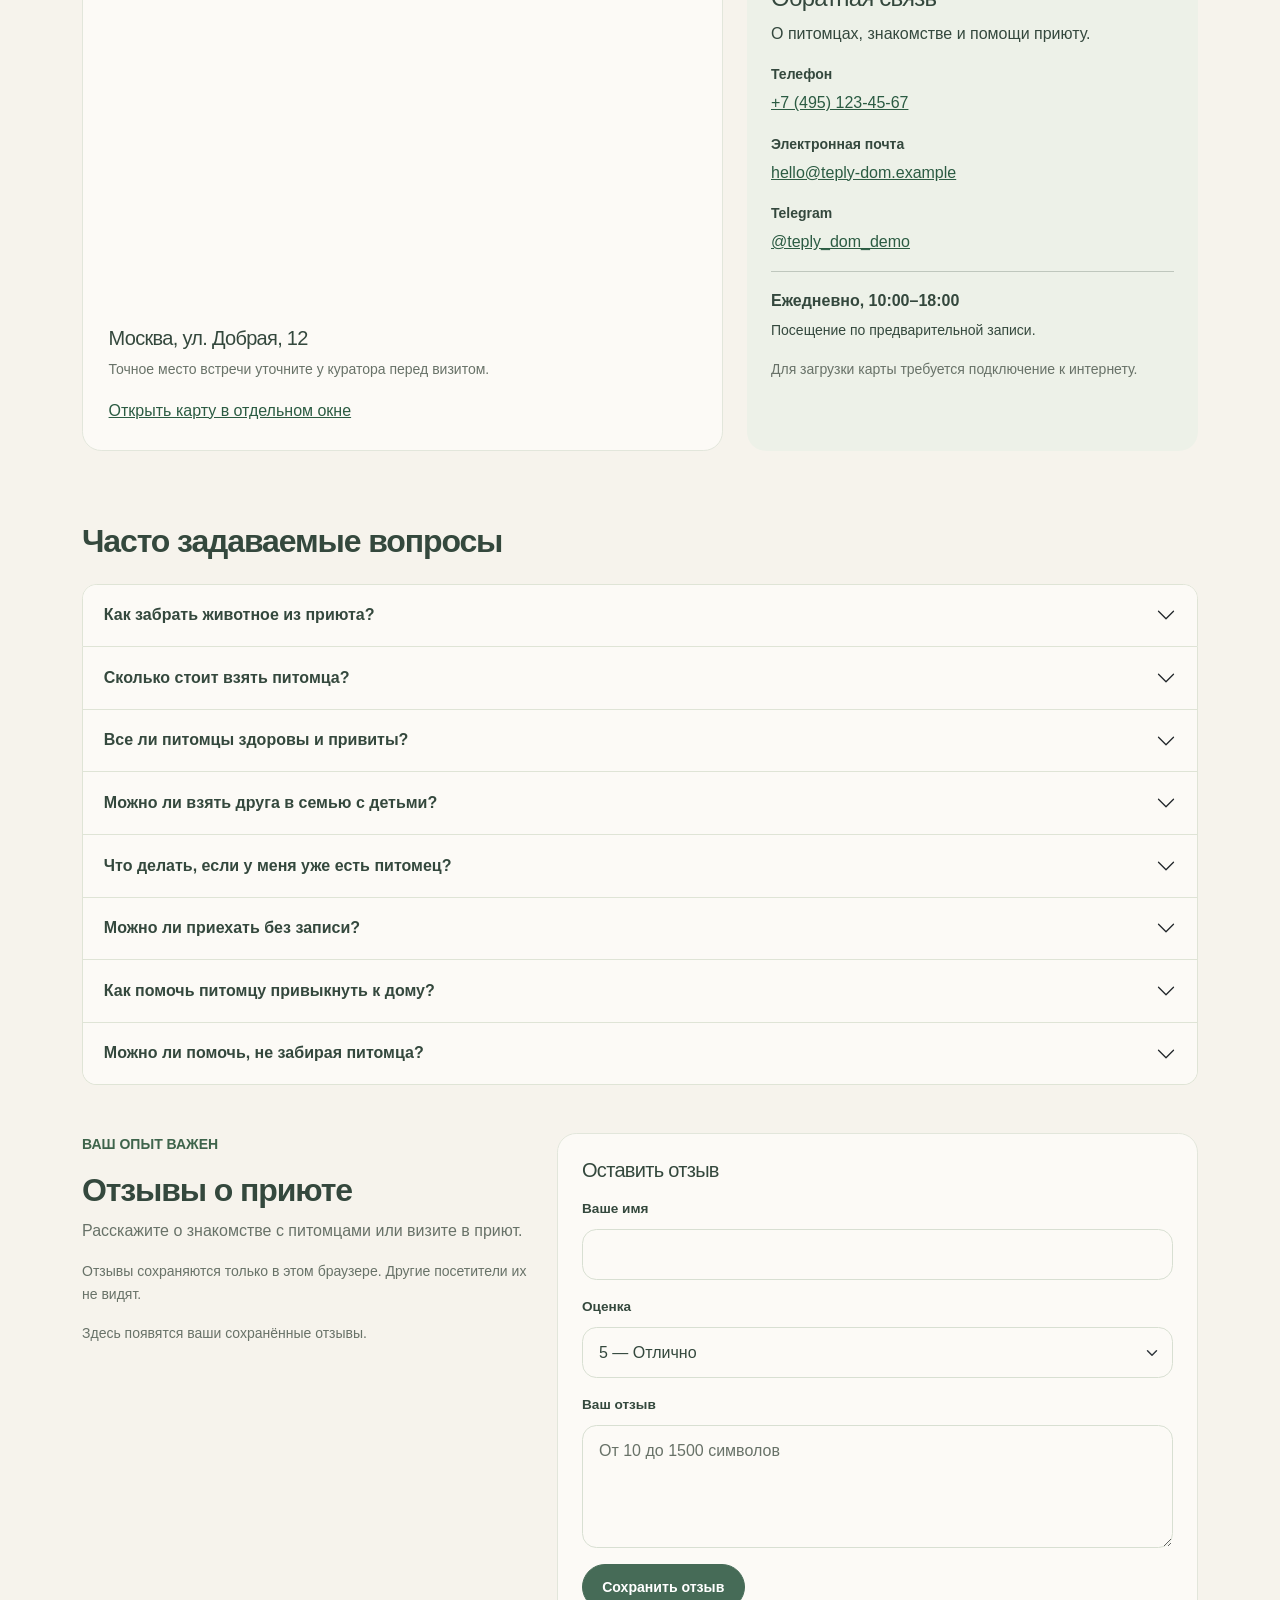
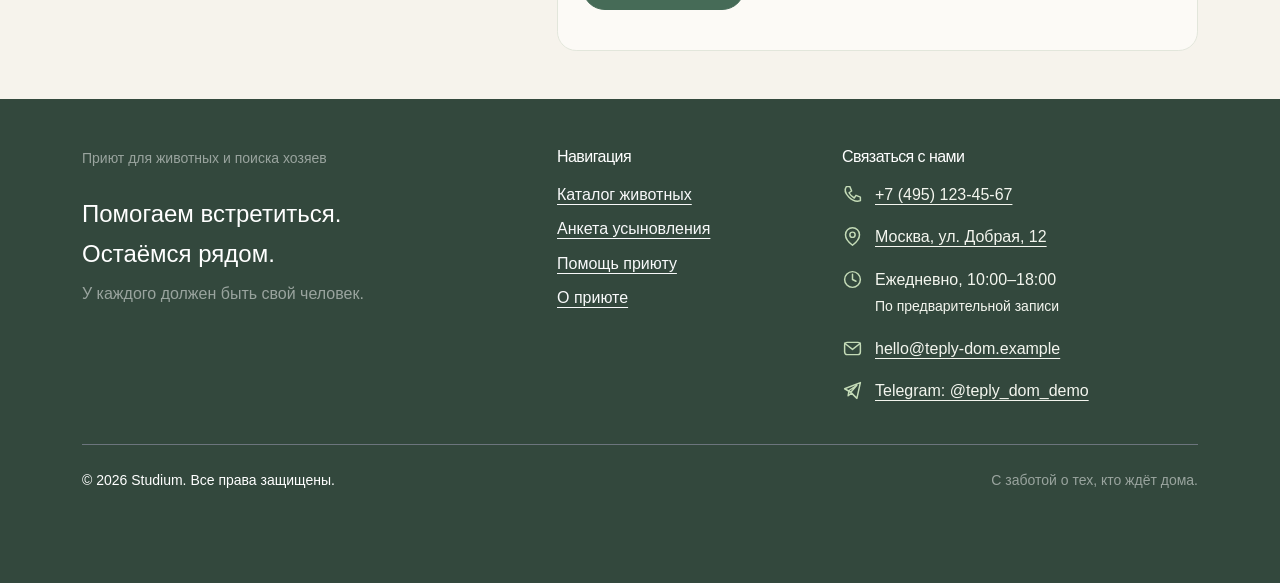
==== commit 7d7072ee: "Add compact support widget and wide inline header search" ====
--- a/about.html
+++ b/about.html
@@ -1,3 +1,3 @@
 <!doctype html>
 <html lang="ru"><head><meta charset="UTF-8"><meta name="viewport" content="width=device-width,initial-scale=1"><meta name="description" content="О приюте — каталог животных, усыновление и помощь приюту Тёплый дом."><title>О приюте — Тёплый дом</title><link rel="icon" href="images/logo.svg" type="image/svg+xml"><link href="https://cdn.jsdelivr.net/npm/bootstrap@5.3.8/dist/css/bootstrap.min.css" rel="stylesheet" onerror="this.onerror=null;this.href='vendor/bootstrap.min.css'"><link rel="stylesheet" href="css/custom.css"></head><body class="d-flex flex-column min-vh-100 about-surface"><a class="visually-hidden-focusable position-absolute p-3 bg-white text-dark z-3" href="#main">Перейти к содержимому</a>
-<header class="site-header sticky-top" id="page-top" tabindex="-1"><div class="header-brandbar bg-white py-3 border-bottom"><div class="container d-flex align-items-center justify-content-between gap-3"><a class="navbar-brand d-inline-flex align-items-center gap-2" href="index.html"><span class="brand-paw" aria-hidden="true"><svg viewBox="0 0 48 48" width="32" height="32" fill="currentColor" aria-hidden="true" focusable="false"><ellipse cx="12" cy="18" rx="5" ry="7" transform="rotate(-25 12 18)"/><ellipse cx="23" cy="11" rx="5" ry="7" transform="rotate(-8 23 11)"/><ellipse cx="34" cy="14" rx="5" ry="7" transform="rotate(18 34 14)"/><ellipse cx="40" cy="25" rx="4.5" ry="6" transform="rotate(35 40 25)"/><path d="M12 35c0-5 4-7 7-12 3-4 7-4 10 0 4 5 8 7 8 12 0 7-8 5-12 4-5-1-13 3-13-4Z"/></svg></span><span class="fw-bold">тёплый дом<small class="d-block text-body-secondary brand-caption">МЕСТО, ГДЕ НАЧИНАЕТСЯ ДРУЖБА</small></span></a><div class="d-none d-lg-flex align-items-center gap-3"><a class="text-decoration-none small fw-bold" href="about.html#contacts">Контакты приюта</a><a class="btn btn-outline-success d-none d-lg-inline-flex" href="tel:+74951234567">+7 (495) 123-45-67</a></div><button class="navbar-toggler d-lg-none" type="button" data-bs-toggle="collapse" data-bs-target="#mainNavbar" aria-controls="mainNavbar" aria-expanded="false" aria-label="Открыть меню"><span class="navbar-toggler-icon"></span></button></div></div><nav class="navbar navbar-expand-lg bg-white py-2 border-bottom" aria-label="Основная навигация"><div class="container"><div class="collapse navbar-collapse" id="mainNavbar"><button class="btn btn-sm btn-outline-primary me-3 my-2" type="button" data-bs-toggle="modal" data-bs-target="#site-search-modal">Поиск по сайту</button><ul class="navbar-nav mx-lg-auto gap-lg-3"><li class="nav-item"><a class="nav-link "  href="catalog.html">Каталог животных</a></li><li class="nav-item"><a class="nav-link "  href="order.html">Анкета усыновления</a></li><li class="nav-item"><a class="nav-link "  href="help.html">Помощь приюту</a></li><li class="nav-item"><a class="nav-link active" aria-current=page href="about.html">О приюте</a></li></ul></div></div></nav></header><main id="main" tabindex="-1"><section class="container my-5"><div class="row g-4 g-lg-5 align-items-center"><div class="col-12 col-lg-7"><p class="eyebrow text-uppercase fw-bold">Помогаем животным с 2018 года</p><h1 class="display-4 fw-bold">О приюте<br><span class="text-success">«Тёплый дом»</span></h1><p class="lead mt-4">Временный дом для тех, кто остался без хозяина, и место, где начинается новая дружба.</p><p class="text-body-secondary">Наш приют работает с 2018 года. За восемь лет мы превратили заботу о бездомных животных в ежедневную работу: принимаем собак и кошек, помогаем восстановиться и ищем для каждого ответственного хозяина.</p><p class="text-body-secondary">Вместе с волонтёрами и ветеринарами мы заботимся о здоровье подопечных, уделяем время общению и прогулкам, знакомим животных с будущими семьями. После переезда остаёмся на связи и помогаем с вопросами адаптации.</p><div class="d-flex flex-wrap gap-3 mt-4"><a class="btn btn-primary" href="catalog.html">Познакомиться с питомцами</a><a class="btn btn-outline-success" href="help.html">Поддержать приют</a></div></div><div class="col-12 col-lg-5"><div class="card border-0 shadow-sm"><img class="about-photo w-100" src="images/pet-1.jpg" alt="Бруно — один из питомцев приюта"><div class="card-body bg-success-subtle"><span class="small text-success fw-bold">ВОСЕМЬ ЛЕТ ЗАБОТЫ</span><h2 class="h4 mt-2">У каждого должен быть свой человек.</h2><p class="small mb-0">Пока он не нашёлся, мы рядом.</p></div></div></div></div></section><section class="container my-5"><p class="eyebrow text-uppercase fw-bold">Что мы делаем каждый день</p><h2 class="mb-4">От заботы — к новому дому</h2><div class="row g-4"><div class="col-12 col-md-6 col-lg-3"><article class="card h-100"><div class="card-body"><span class="badge rounded-pill text-bg-success mb-3">01</span><h3 class="h5">Даём безопасный дом</h3><p class="small text-body-secondary mb-0">Обеспечиваем животных кормом, чистой водой, тёплым местом и регулярным уходом.</p></div></article></div><div class="col-12 col-md-6 col-lg-3"><article class="card h-100"><div class="card-body"><span class="badge rounded-pill text-bg-success mb-3">02</span><h3 class="h5">Заботимся о здоровье</h3><p class="small text-body-secondary mb-0">Организуем осмотры, лечение и профилактику по рекомендациям ветеринара. Учитываем особые потребности каждого питомца.</p></div></article></div><div class="col-12 col-md-6 col-lg-3"><article class="card h-100"><div class="card-body"><span class="badge rounded-pill text-bg-success mb-3">03</span><h3 class="h5">Помогаем доверять</h3><p class="small text-body-secondary mb-0">Гуляем, играем и общаемся с подопечными, чтобы им было легче привыкнуть к человеку и домашней жизни.</p></div></article></div><div class="col-12 col-md-6 col-lg-3"><article class="card h-100"><div class="card-body"><span class="badge rounded-pill text-bg-success mb-3">04</span><h3 class="h5">Находим хозяев</h3><p class="small text-body-secondary mb-0">Рассказываем о характере животных, проводим знакомства и помогаем будущим хозяевам подготовиться к переезду питомца.</p></div></article></div></div></section><section class="container my-5"><div class="p-4 p-lg-5 rounded-4 bg-warning-subtle"><div class="row g-4 align-items-center"><div class="col-12 col-lg-8"><h2 class="h3">Приют живёт благодаря людям</h2><p class="mb-0">Нам помогают волонтёры и все, кому небезразличны животные. Можно взять питомца в семью, привезти необходимые вещи, уделить время прогулкам или поддержать приют пожертвованием.</p></div><div class="col-12 col-lg-4 text-lg-end"><a class="btn btn-primary" href="help.html">Выбрать способ помощи</a></div></div></div></section><section class="container section-space" id="contacts"><div class="row g-4 align-items-end mb-3"><div class="col-12 col-md-8"><p class="eyebrow small fw-bold text-success text-uppercase">Будем рады знакомству</p><h2 class="mb-0">Адрес и контакты приюта</h2></div><div class="col-12 col-md-4"><p class="small text-body-secondary mb-0">Договоритесь о визите заранее.</p></div></div><div class="row g-4"><div class="col-12 col-lg-7"><div class="card h-100 overflow-hidden"><iframe class="shelter-map" title="Карта: условное расположение приюта в Москве" src="https://www.openstreetmap.org/export/embed.html?bbox=37.59%2C55.735%2C37.65%2C55.765&amp;layer=mapnik&amp;marker=55.75%2C37.62" loading="lazy" referrerpolicy="no-referrer"></iframe><div class="card-body"><h3 class="h5">Москва, ул. Добрая, 12</h3><p class="small text-body-secondary">Точное место встречи уточните у куратора перед визитом.</p><a href="https://www.openstreetmap.org/?mlat=55.75&amp;mlon=37.62#map=15/55.75/37.62" target="_blank" rel="noopener noreferrer">Открыть карту в отдельном окне</a></div></div></div><div class="col-12 col-lg-5"><aside class="card h-100 bg-success-subtle border-0"><div class="card-body p-4"><h3 class="h4">Обратная связь</h3><p>О питомцах, знакомстве и помощи приюту.</p><dl><dt class="small mb-1 mt-3">Телефон</dt><dd><a href="tel:+74951234567">+7 (495) 123-45-67</a></dd><dt class="small mb-1 mt-3">Электронная почта</dt><dd><a class="text-break" href="mailto:hello@teply-dom.example">hello@teply-dom.example</a></dd><dt class="small mb-1 mt-3">Telegram</dt><dd><a href="https://t.me/teply_dom_demo" target="_blank" rel="noopener noreferrer">@teply_dom_demo</a></dd></dl><hr><p class="fw-bold mb-1">Ежедневно, 10:00–18:00</p><p class="small">Посещение по предварительной записи.</p><p class="small text-body-secondary mb-0">Для загрузки карты требуется подключение к интернету.</p></div></aside></div></div></section><section class="container my-5" id="faq"><h2 class="mb-4">Часто задаваемые вопросы</h2><div class="accordion" id="faqAccordion"><div class="accordion-item"><h3 class="accordion-header"><button class="accordion-button collapsed" type="button" data-bs-toggle="collapse" data-bs-target="#faq-0" aria-expanded="false" aria-controls="faq-0">Как забрать животное из приюта?</button></h3><div id="faq-0" class="accordion-collapse collapse" data-bs-parent="#faqAccordion"><div class="accordion-body">Выберите питомца, заполните анкету и договоритесь о встрече с куратором. Подготовьте дом, подпишите договор ответственного содержания и заберите друга.</div></div></div><div class="accordion-item"><h3 class="accordion-header"><button class="accordion-button collapsed" type="button" data-bs-toggle="collapse" data-bs-target="#faq-1" aria-expanded="false" aria-controls="faq-1">Сколько стоит взять питомца?</button></h3><div id="faq-1" class="accordion-collapse collapse" data-bs-parent="#faqAccordion"><div class="accordion-body">Животных передают бесплатно. Заранее рассчитайте расходы на корм, ветеринара и необходимые вещи. Пожертвования добровольны.</div></div></div><div class="accordion-item"><h3 class="accordion-header"><button class="accordion-button collapsed" type="button" data-bs-toggle="collapse" data-bs-target="#faq-2" aria-expanded="false" aria-controls="faq-2">Все ли питомцы здоровы и привиты?</button></h3><div id="faq-2" class="accordion-collapse collapse" data-bs-parent="#faqAccordion"><div class="accordion-body">В каждой карточке указаны сведения о здоровье. Перед передачей куратор расскажет о прививках, обследованиях и индивидуальных потребностях и передаст имеющиеся ветеринарные документы.</div></div></div><div class="accordion-item"><h3 class="accordion-header"><button class="accordion-button collapsed" type="button" data-bs-toggle="collapse" data-bs-target="#faq-3" aria-expanded="false" aria-controls="faq-3">Можно ли взять друга в семью с детьми?</button></h3><div id="faq-3" class="accordion-collapse collapse" data-bs-parent="#faqAccordion"><div class="accordion-body">Да, если характер животного подходит семье. Расскажите куратору о возрасте детей и приезжайте на знакомство вместе.</div></div></div><div class="accordion-item"><h3 class="accordion-header"><button class="accordion-button collapsed" type="button" data-bs-toggle="collapse" data-bs-target="#faq-4" aria-expanded="false" aria-controls="faq-4">Что делать, если у меня уже есть питомец?</button></h3><div id="faq-4" class="accordion-collapse collapse" data-bs-parent="#faqAccordion"><div class="accordion-body">Сообщите об этом в анкете. Куратор поможет оценить совместимость и подготовить план постепенного знакомства.</div></div></div><div class="accordion-item"><h3 class="accordion-header"><button class="accordion-button collapsed" type="button" data-bs-toggle="collapse" data-bs-target="#faq-5" aria-expanded="false" aria-controls="faq-5">Можно ли приехать без записи?</button></h3><div id="faq-5" class="accordion-collapse collapse" data-bs-parent="#faqAccordion"><div class="accordion-body">Пожалуйста, запишитесь заранее по телефону. Приют работает ежедневно с 10:00 до 18:00.</div></div></div><div class="accordion-item"><h3 class="accordion-header"><button class="accordion-button collapsed" type="button" data-bs-toggle="collapse" data-bs-target="#faq-6" aria-expanded="false" aria-controls="faq-6">Как помочь питомцу привыкнуть к дому?</button></h3><div id="faq-6" class="accordion-collapse collapse" data-bs-parent="#faqAccordion"><div class="accordion-body">Подготовьте спокойное место, привычный корм и понятный режим. Дайте животному время, не торопите общение. При сложностях обращайтесь к куратору.</div></div></div><div class="accordion-item"><h3 class="accordion-header"><button class="accordion-button collapsed" type="button" data-bs-toggle="collapse" data-bs-target="#faq-7" aria-expanded="false" aria-controls="faq-7">Можно ли помочь, не забирая питомца?</button></h3><div id="faq-7" class="accordion-collapse collapse" data-bs-parent="#faqAccordion"><div class="accordion-body">Да: стать волонтёром, привезти корм и необходимые вещи или поделиться ссылкой на каталог. Варианты собраны на странице помощи.</div></div></div></div></section><section class="container my-5" id="reviews"><div class="row g-4"><div class="col-12 col-lg-5"><p class="small text-uppercase text-success fw-bold">Ваш опыт важен</p><h2>Отзывы о приюте</h2><p class="text-body-secondary">Расскажите о знакомстве с питомцами или визите в приют.</p><p class="small text-body-secondary">Отзывы сохраняются только в этом браузере. Другие посетители их не видят.</p><div id="review-list" class="d-grid gap-3" aria-label="Ваши отзывы"></div></div><div class="col-12 col-lg-7"><form id="review-form" class="card p-4"><h3 class="h5 mb-3">Оставить отзыв</h3><label for="review-name" class="form-label">Ваше имя</label><input id="review-name" class="form-control mb-3" required maxlength="60" autocomplete="given-name"><label for="review-rating" class="form-label">Оценка</label><select id="review-rating" class="form-select mb-3" required><option value="5">5 — Отлично</option><option value="4">4 — Хорошо</option><option value="3">3 — Неплохо</option><option value="2">2 — Есть замечания</option><option value="1">1 — Плохо</option></select><label for="review-text" class="form-label">Ваш отзыв</label><textarea id="review-text" class="form-control mb-3" rows="4" minlength="10" maxlength="1500" required placeholder="От 10 до 1500 символов"></textarea><button class="btn btn-primary align-self-start" type="submit">Сохранить отзыв</button><p id="review-status" role="status" class="small mt-3 mb-0"></p></form></div></div></section></main><footer class="site-footer bg-dark text-white pt-5 pb-4 mt-auto"><div class="container"><div class="row g-4"><div class="col-12 col-md-5"><p class="small text-white-50 mb-0">Приют для животных и поиска хозяев</p><p class="fs-4 mt-4 mb-2">Помогаем встретиться.<br>Остаёмся рядом.</p><p class="text-white-50">У каждого должен быть свой человек.</p></div><div class="col-12 col-md-3"><h2 class="h6 mb-3">Навигация</h2><ul class="list-unstyled"><li class="mb-2"><a class="link-light" href="catalog.html">Каталог животных</a></li><li class="mb-2"><a class="link-light" href="order.html">Анкета усыновления</a></li><li class="mb-2"><a class="link-light" href="help.html">Помощь приюту</a></li><li class="mb-2"><a class="link-light" href="about.html">О приюте</a></li></ul></div><div class="col-12 col-md-4"><h2 class="h6 mb-3">Связаться с нами</h2><address class="mb-0 footer-contacts"><a href="tel:+74951234567"><svg class="contact-icon" viewBox="0 0 24 24" fill="none" stroke="currentColor" stroke-width="1.7" stroke-linecap="round" stroke-linejoin="round" aria-hidden="true"><path d="M5 3h4l2 5-3 2a15 15 0 0 0 6 6l2-3 5 2v4c-9 3-21-9-16-16Z"/></svg><span>+7 (495) 123-45-67</span></a><a href="about.html#contacts"><svg class="contact-icon" viewBox="0 0 24 24" fill="none" stroke="currentColor" stroke-width="1.7" stroke-linecap="round" stroke-linejoin="round" aria-hidden="true"><path d="M20 10c0 6-8 12-8 12S4 16 4 10a8 8 0 1 1 16 0Z"/><circle cx="12" cy="10" r="3"/></svg><span>Москва, ул. Добрая, 12</span></a><p><svg class="contact-icon" viewBox="0 0 24 24" fill="none" stroke="currentColor" stroke-width="1.7" stroke-linecap="round" stroke-linejoin="round" aria-hidden="true"><circle cx="12" cy="12" r="9"/><path d="M12 6v6l4 2"/></svg><span>Ежедневно, 10:00–18:00<br><small>По предварительной записи</small></span></p><a href="mailto:hello@teply-dom.example"><svg class="contact-icon" viewBox="0 0 24 24" fill="none" stroke="currentColor" stroke-width="1.7" stroke-linecap="round" stroke-linejoin="round" aria-hidden="true"><rect x="3" y="5" width="18" height="14" rx="3"/><path d="m3 6 9 7 9-7"/></svg><span>hello@teply-dom.example</span></a><a href="https://t.me/teply_dom_demo" target="_blank" rel="noopener noreferrer"><svg class="contact-icon" viewBox="0 0 24 24" fill="none" stroke="currentColor" stroke-width="1.7" stroke-linecap="round" stroke-linejoin="round" aria-hidden="true"><path d="m3 10 18-7-4 18-6-6-4 3 1-6 9-6-7 8Z"/></svg><span>Telegram: @teply_dom_demo</span></a></address></div></div><div class="border-top border-secondary mt-4 pt-4 d-flex flex-wrap align-items-center justify-content-between gap-3"><small>© 2026 Studium. Все права защищены.</small><small class="text-white-50">С заботой о тех, кто ждёт дома.</small></div></div></footer><button class="btn shadow back-top scroll-top-button" id="floating-top" type="button" data-back-top aria-label="Наверх страницы" title="Наверх страницы"><svg viewBox="0 0 48 48" width="32" height="32" fill="currentColor" aria-hidden="true" focusable="false"><ellipse cx="12" cy="18" rx="5" ry="7" transform="rotate(-25 12 18)"/><ellipse cx="23" cy="11" rx="5" ry="7" transform="rotate(-8 23 11)"/><ellipse cx="34" cy="14" rx="5" ry="7" transform="rotate(18 34 14)"/><ellipse cx="40" cy="25" rx="4.5" ry="6" transform="rotate(35 40 25)"/><path d="M12 35c0-5 4-7 7-12 3-4 7-4 10 0 4 5 8 7 8 12 0 7-8 5-12 4-5-1-13 3-13-4Z"/></svg></button><div class="modal fade" id="orderModal" tabindex="-1" aria-labelledby="orderModalLabel" aria-hidden="true"><div class="modal-dialog modal-dialog-centered modal-dialog-scrollable"><div class="modal-content"><div class="modal-header"><h2 class="modal-title fs-5" id="orderModalLabel">Знакомство с питомцем</h2><button class="btn-close" type="button" data-bs-dismiss="modal" aria-label="Закрыть"></button></div><div class="modal-body"><div class="alert alert-info small" role="alert">Укажите имя и телефон. Мы подготовим письмо куратору о знакомстве с выбранным питомцем. Данные не отправляются автоматически.</div><p>Вы выбрали: <strong id="modal-pet-label">Бруно</strong></p><form id="quick-form"><input type="hidden" name="pet" value="Бруно"><div class="mb-3"><label class="form-label" for="quick-name">Ваше имя *</label><input class="form-control" id="quick-name" name="name" autocomplete="name" required maxlength="100"></div><div class="mb-3"><label class="form-label" for="quick-phone">Телефон *</label><input class="form-control" id="quick-phone" name="phone" type="tel" autocomplete="tel" pattern="[+0-9 ()-]{7,25}" title="От 7 до 25 символов: цифры, пробелы, +, скобки или дефис" required></div><div class="form-check"><input class="form-check-input" id="quick-agree" name="agree" type="checkbox" required><label class="form-check-label small" for="quick-agree">Мне есть 18 лет, я согласен(на) на обработку данных в этой локальной форме. *</label></div></form><div id="quick-result" class="alert alert-success mt-3" role="status" hidden></div><div id="quick-actions" class="d-flex flex-wrap gap-2 mt-3" hidden><a class="btn btn-primary" id="quick-email" href="mailto:hello@teply-dom.example">Отправить заявку по почте</a><button type="button" class="btn btn-outline-secondary" id="quick-download">Скачать копию</button></div></div><div class="modal-footer"><button type="button" class="btn btn-outline-secondary" data-bs-dismiss="modal">Закрыть</button><button type="submit" form="quick-form" class="btn btn-primary">Подготовить заявку</button></div></div></div></div><script src="https://cdn.jsdelivr.net/npm/bootstrap@5.3.8/dist/js/bootstrap.bundle.min.js" onerror="this.onerror=null;this.src='vendor/bootstrap.bundle.min.js'"></script><script src="js/data.js"></script><script src="js/app.js"></script><div class="modal fade" id="site-search-modal" tabindex="-1" aria-labelledby="site-search-modal-title" aria-hidden="true"><div class="modal-dialog modal-dialog-centered modal-dialog-scrollable"><div class="modal-content"><div class="modal-header"><h2 class="modal-title fs-5" id="site-search-modal-title">Поиск по сайту</h2><button class="btn-close" type="button" data-bs-dismiss="modal" aria-label="Закрыть"></button></div><div class="modal-body"><label class="form-label" for="site-query">Что вы ищете?</label><input class="form-control" id="site-query" type="search" maxlength="100" placeholder="Например: Бруно, помощь, контакты"><p id="site-search-count" class="small text-body-secondary mt-3" role="status"></p><div id="site-search-results" class="d-grid gap-2"></div></div></div></div></div><div class="modal fade" id="consultant-modal" tabindex="-1" aria-labelledby="consultant-modal-title" aria-hidden="true"><div class="modal-dialog modal-dialog-centered modal-dialog-scrollable"><div class="modal-content"><div class="modal-header"><h2 class="modal-title fs-5" id="consultant-modal-title">Чат с консультантом</h2><button class="btn-close" type="button" data-bs-dismiss="modal" aria-label="Закрыть"></button></div><div class="modal-body"><p class="small text-body-secondary">Автоматический помощник · Отвечает на типовые вопросы. Живой консультант пока не подключён.</p><div id="chat-log" role="log" aria-label="Переписка" aria-live="polite" class="chat-log"><p class="chat-bubble">Здравствуйте! Подскажу, как взять питомца, помочь приюту или записаться на визит.</p></div><div class="d-flex flex-wrap gap-2 my-3"><button type="button" class="btn btn-sm btn-outline-primary" data-chat-question="Как взять питомца?">Взять питомца</button><button type="button" class="btn btn-sm btn-outline-primary" data-chat-question="Как помочь?">Помочь</button><button type="button" class="btn btn-sm btn-outline-primary" data-chat-question="Как приехать?">Приехать</button></div><form id="chat-form"><label class="form-label" for="chat-message">Ваш вопрос</label><div class="input-group"><input class="form-control" id="chat-message" required maxlength="500" autocomplete="off"><button class="btn btn-primary" type="submit">Отправить</button></div></form><a class="d-inline-block small mt-3" href="tel:+74951234567">Позвонить сотруднику: +7 (495) 123-45-67</a></div></div></div></div><button class="btn btn-primary chat-launch" type="button" data-bs-toggle="modal" data-bs-target="#consultant-modal"><svg viewBox="0 0 24 24" width="20" height="20" fill="none" stroke="currentColor" stroke-width="1.7" aria-hidden="true"><path d="M20 11a8 8 0 0 1-8 8H5l-3 3V11a9 9 0 0 1 18 0Z"/><path d="M7 9h8M7 13h5"/></svg> Чат с консультантом</button><p class="visually-hidden" id="favorite-status" role="status"></p><script src="js/search-data.js"></script><script src="js/community.js"></script></body></html>+<header class="site-header sticky-top" id="page-top" tabindex="-1"><div class="header-brandbar bg-white py-3 border-bottom"><div class="container d-flex align-items-center justify-content-between gap-3"><a class="navbar-brand d-inline-flex align-items-center gap-2" href="index.html"><span class="brand-paw" aria-hidden="true"><svg viewBox="0 0 48 48" width="32" height="32" fill="currentColor" aria-hidden="true" focusable="false"><ellipse cx="12" cy="18" rx="5" ry="7" transform="rotate(-25 12 18)"/><ellipse cx="23" cy="11" rx="5" ry="7" transform="rotate(-8 23 11)"/><ellipse cx="34" cy="14" rx="5" ry="7" transform="rotate(18 34 14)"/><ellipse cx="40" cy="25" rx="4.5" ry="6" transform="rotate(35 40 25)"/><path d="M12 35c0-5 4-7 7-12 3-4 7-4 10 0 4 5 8 7 8 12 0 7-8 5-12 4-5-1-13 3-13-4Z"/></svg></span><span class="fw-bold">тёплый дом<small class="d-block text-body-secondary brand-caption">МЕСТО, ГДЕ НАЧИНАЕТСЯ ДРУЖБА</small></span></a><div class="d-none d-lg-flex align-items-center gap-3"><a class="text-decoration-none small fw-bold" href="about.html#contacts">Контакты приюта</a><a class="btn btn-outline-success d-none d-lg-inline-flex" href="tel:+74951234567">+7 (495) 123-45-67</a></div><button class="navbar-toggler d-lg-none" type="button" data-bs-toggle="collapse" data-bs-target="#mainNavbar" aria-controls="mainNavbar" aria-expanded="false" aria-label="Открыть меню"><span class="navbar-toggler-icon"></span></button></div></div><nav class="navbar navbar-expand-lg bg-white py-2 border-bottom" aria-label="Основная навигация"><div class="container"><form class="header-search" role="search" id="site-search-form"><label class="visually-hidden" for="site-query">Поиск по сайту</label><div class="header-search-field"><svg width="19" height="19" viewBox="0 0 24 24" fill="none" stroke="currentColor" stroke-width="1.8" aria-hidden="true"><circle cx="10" cy="10" r="6"/><path d="m15 15 6 6"/></svg><input class="form-control" id="site-query" type="search" maxlength="100" placeholder="Поиск по сайту" autocomplete="off" aria-controls="site-search-panel" aria-expanded="false"></div><div class="header-search-panel" id="site-search-panel" role="region" aria-label="Результаты поиска по сайту" hidden><p id="site-search-count" class="small text-body-secondary mb-2" role="status"></p><div id="site-search-results" class="d-grid gap-2"></div></div></form><div class="collapse navbar-collapse" id="mainNavbar"><ul class="navbar-nav ms-lg-auto gap-lg-3"><li class="nav-item"><a class="nav-link "  href="catalog.html">Каталог животных</a></li><li class="nav-item"><a class="nav-link "  href="order.html">Анкета усыновления</a></li><li class="nav-item"><a class="nav-link "  href="help.html">Помощь приюту</a></li><li class="nav-item"><a class="nav-link active" aria-current=page href="about.html">О приюте</a></li></ul></div></div></nav></header><main id="main" tabindex="-1"><section class="container my-5"><div class="row g-4 g-lg-5 align-items-center"><div class="col-12 col-lg-7"><p class="eyebrow text-uppercase fw-bold">Помогаем животным с 2018 года</p><h1 class="display-4 fw-bold">О приюте<br><span class="text-success">«Тёплый дом»</span></h1><p class="lead mt-4">Временный дом для тех, кто остался без хозяина, и место, где начинается новая дружба.</p><p class="text-body-secondary">Наш приют работает с 2018 года. За восемь лет мы превратили заботу о бездомных животных в ежедневную работу: принимаем собак и кошек, помогаем восстановиться и ищем для каждого ответственного хозяина.</p><p class="text-body-secondary">Вместе с волонтёрами и ветеринарами мы заботимся о здоровье подопечных, уделяем время общению и прогулкам, знакомим животных с будущими семьями. После переезда остаёмся на связи и помогаем с вопросами адаптации.</p><div class="d-flex flex-wrap gap-3 mt-4"><a class="btn btn-primary" href="catalog.html">Познакомиться с питомцами</a><a class="btn btn-outline-success" href="help.html">Поддержать приют</a></div></div><div class="col-12 col-lg-5"><div class="card border-0 shadow-sm"><img class="about-photo w-100" src="images/pet-1.jpg" alt="Бруно — один из питомцев приюта"><div class="card-body bg-success-subtle"><span class="small text-success fw-bold">ВОСЕМЬ ЛЕТ ЗАБОТЫ</span><h2 class="h4 mt-2">У каждого должен быть свой человек.</h2><p class="small mb-0">Пока он не нашёлся, мы рядом.</p></div></div></div></div></section><section class="container my-5"><p class="eyebrow text-uppercase fw-bold">Что мы делаем каждый день</p><h2 class="mb-4">От заботы — к новому дому</h2><div class="row g-4"><div class="col-12 col-md-6 col-lg-3"><article class="card h-100"><div class="card-body"><span class="badge rounded-pill text-bg-success mb-3">01</span><h3 class="h5">Даём безопасный дом</h3><p class="small text-body-secondary mb-0">Обеспечиваем животных кормом, чистой водой, тёплым местом и регулярным уходом.</p></div></article></div><div class="col-12 col-md-6 col-lg-3"><article class="card h-100"><div class="card-body"><span class="badge rounded-pill text-bg-success mb-3">02</span><h3 class="h5">Заботимся о здоровье</h3><p class="small text-body-secondary mb-0">Организуем осмотры, лечение и профилактику по рекомендациям ветеринара. Учитываем особые потребности каждого питомца.</p></div></article></div><div class="col-12 col-md-6 col-lg-3"><article class="card h-100"><div class="card-body"><span class="badge rounded-pill text-bg-success mb-3">03</span><h3 class="h5">Помогаем доверять</h3><p class="small text-body-secondary mb-0">Гуляем, играем и общаемся с подопечными, чтобы им было легче привыкнуть к человеку и домашней жизни.</p></div></article></div><div class="col-12 col-md-6 col-lg-3"><article class="card h-100"><div class="card-body"><span class="badge rounded-pill text-bg-success mb-3">04</span><h3 class="h5">Находим хозяев</h3><p class="small text-body-secondary mb-0">Рассказываем о характере животных, проводим знакомства и помогаем будущим хозяевам подготовиться к переезду питомца.</p></div></article></div></div></section><section class="container my-5"><div class="p-4 p-lg-5 rounded-4 bg-warning-subtle"><div class="row g-4 align-items-center"><div class="col-12 col-lg-8"><h2 class="h3">Приют живёт благодаря людям</h2><p class="mb-0">Нам помогают волонтёры и все, кому небезразличны животные. Можно взять питомца в семью, привезти необходимые вещи, уделить время прогулкам или поддержать приют пожертвованием.</p></div><div class="col-12 col-lg-4 text-lg-end"><a class="btn btn-primary" href="help.html">Выбрать способ помощи</a></div></div></div></section><section class="container section-space" id="contacts"><div class="row g-4 align-items-end mb-3"><div class="col-12 col-md-8"><p class="eyebrow small fw-bold text-success text-uppercase">Будем рады знакомству</p><h2 class="mb-0">Адрес и контакты приюта</h2></div><div class="col-12 col-md-4"><p class="small text-body-secondary mb-0">Договоритесь о визите заранее.</p></div></div><div class="row g-4"><div class="col-12 col-lg-7"><div class="card h-100 overflow-hidden"><iframe class="shelter-map" title="Карта: условное расположение приюта в Москве" src="https://www.openstreetmap.org/export/embed.html?bbox=37.59%2C55.735%2C37.65%2C55.765&amp;layer=mapnik&amp;marker=55.75%2C37.62" loading="lazy" referrerpolicy="no-referrer"></iframe><div class="card-body"><h3 class="h5">Москва, ул. Добрая, 12</h3><p class="small text-body-secondary">Точное место встречи уточните у куратора перед визитом.</p><a href="https://www.openstreetmap.org/?mlat=55.75&amp;mlon=37.62#map=15/55.75/37.62" target="_blank" rel="noopener noreferrer">Открыть карту в отдельном окне</a></div></div></div><div class="col-12 col-lg-5"><aside class="card h-100 bg-success-subtle border-0"><div class="card-body p-4"><h3 class="h4">Обратная связь</h3><p>О питомцах, знакомстве и помощи приюту.</p><dl><dt class="small mb-1 mt-3">Телефон</dt><dd><a href="tel:+74951234567">+7 (495) 123-45-67</a></dd><dt class="small mb-1 mt-3">Электронная почта</dt><dd><a class="text-break" href="mailto:hello@teply-dom.example">hello@teply-dom.example</a></dd><dt class="small mb-1 mt-3">Telegram</dt><dd><a href="https://t.me/teply_dom_demo" target="_blank" rel="noopener noreferrer">@teply_dom_demo</a></dd></dl><hr><p class="fw-bold mb-1">Ежедневно, 10:00–18:00</p><p class="small">Посещение по предварительной записи.</p><p class="small text-body-secondary mb-0">Для загрузки карты требуется подключение к интернету.</p></div></aside></div></div></section><section class="container my-5" id="faq"><h2 class="mb-4">Часто задаваемые вопросы</h2><div class="accordion" id="faqAccordion"><div class="accordion-item"><h3 class="accordion-header"><button class="accordion-button collapsed" type="button" data-bs-toggle="collapse" data-bs-target="#faq-0" aria-expanded="false" aria-controls="faq-0">Как забрать животное из приюта?</button></h3><div id="faq-0" class="accordion-collapse collapse" data-bs-parent="#faqAccordion"><div class="accordion-body">Выберите питомца, заполните анкету и договоритесь о встрече с куратором. Подготовьте дом, подпишите договор ответственного содержания и заберите друга.</div></div></div><div class="accordion-item"><h3 class="accordion-header"><button class="accordion-button collapsed" type="button" data-bs-toggle="collapse" data-bs-target="#faq-1" aria-expanded="false" aria-controls="faq-1">Сколько стоит взять питомца?</button></h3><div id="faq-1" class="accordion-collapse collapse" data-bs-parent="#faqAccordion"><div class="accordion-body">Животных передают бесплатно. Заранее рассчитайте расходы на корм, ветеринара и необходимые вещи. Пожертвования добровольны.</div></div></div><div class="accordion-item"><h3 class="accordion-header"><button class="accordion-button collapsed" type="button" data-bs-toggle="collapse" data-bs-target="#faq-2" aria-expanded="false" aria-controls="faq-2">Все ли питомцы здоровы и привиты?</button></h3><div id="faq-2" class="accordion-collapse collapse" data-bs-parent="#faqAccordion"><div class="accordion-body">В каждой карточке указаны сведения о здоровье. Перед передачей куратор расскажет о прививках, обследованиях и индивидуальных потребностях и передаст имеющиеся ветеринарные документы.</div></div></div><div class="accordion-item"><h3 class="accordion-header"><button class="accordion-button collapsed" type="button" data-bs-toggle="collapse" data-bs-target="#faq-3" aria-expanded="false" aria-controls="faq-3">Можно ли взять друга в семью с детьми?</button></h3><div id="faq-3" class="accordion-collapse collapse" data-bs-parent="#faqAccordion"><div class="accordion-body">Да, если характер животного подходит семье. Расскажите куратору о возрасте детей и приезжайте на знакомство вместе.</div></div></div><div class="accordion-item"><h3 class="accordion-header"><button class="accordion-button collapsed" type="button" data-bs-toggle="collapse" data-bs-target="#faq-4" aria-expanded="false" aria-controls="faq-4">Что делать, если у меня уже есть питомец?</button></h3><div id="faq-4" class="accordion-collapse collapse" data-bs-parent="#faqAccordion"><div class="accordion-body">Сообщите об этом в анкете. Куратор поможет оценить совместимость и подготовить план постепенного знакомства.</div></div></div><div class="accordion-item"><h3 class="accordion-header"><button class="accordion-button collapsed" type="button" data-bs-toggle="collapse" data-bs-target="#faq-5" aria-expanded="false" aria-controls="faq-5">Можно ли приехать без записи?</button></h3><div id="faq-5" class="accordion-collapse collapse" data-bs-parent="#faqAccordion"><div class="accordion-body">Пожалуйста, запишитесь заранее по телефону. Приют работает ежедневно с 10:00 до 18:00.</div></div></div><div class="accordion-item"><h3 class="accordion-header"><button class="accordion-button collapsed" type="button" data-bs-toggle="collapse" data-bs-target="#faq-6" aria-expanded="false" aria-controls="faq-6">Как помочь питомцу привыкнуть к дому?</button></h3><div id="faq-6" class="accordion-collapse collapse" data-bs-parent="#faqAccordion"><div class="accordion-body">Подготовьте спокойное место, привычный корм и понятный режим. Дайте животному время, не торопите общение. При сложностях обращайтесь к куратору.</div></div></div><div class="accordion-item"><h3 class="accordion-header"><button class="accordion-button collapsed" type="button" data-bs-toggle="collapse" data-bs-target="#faq-7" aria-expanded="false" aria-controls="faq-7">Можно ли помочь, не забирая питомца?</button></h3><div id="faq-7" class="accordion-collapse collapse" data-bs-parent="#faqAccordion"><div class="accordion-body">Да: стать волонтёром, привезти корм и необходимые вещи или поделиться ссылкой на каталог. Варианты собраны на странице помощи.</div></div></div></div></section><section class="container my-5" id="reviews"><div class="row g-4"><div class="col-12 col-lg-5"><p class="small text-uppercase text-success fw-bold">Ваш опыт важен</p><h2>Отзывы о приюте</h2><p class="text-body-secondary">Расскажите о знакомстве с питомцами или визите в приют.</p><p class="small text-body-secondary">Отзывы сохраняются только в этом браузере. Другие посетители их не видят.</p><div id="review-list" class="d-grid gap-3" aria-label="Ваши отзывы"></div></div><div class="col-12 col-lg-7"><form id="review-form" class="card p-4"><h3 class="h5 mb-3">Оставить отзыв</h3><label for="review-name" class="form-label">Ваше имя</label><input id="review-name" class="form-control mb-3" required maxlength="60" autocomplete="given-name"><label for="review-rating" class="form-label">Оценка</label><select id="review-rating" class="form-select mb-3" required><option value="5">5 — Отлично</option><option value="4">4 — Хорошо</option><option value="3">3 — Неплохо</option><option value="2">2 — Есть замечания</option><option value="1">1 — Плохо</option></select><label for="review-text" class="form-label">Ваш отзыв</label><textarea id="review-text" class="form-control mb-3" rows="4" minlength="10" maxlength="1500" required placeholder="От 10 до 1500 символов"></textarea><button class="btn btn-primary align-self-start" type="submit">Сохранить отзыв</button><p id="review-status" role="status" class="small mt-3 mb-0"></p></form></div></div></section></main><footer class="site-footer bg-dark text-white pt-5 pb-4 mt-auto"><div class="container"><div class="row g-4"><div class="col-12 col-md-5"><p class="small text-white-50 mb-0">Приют для животных и поиска хозяев</p><p class="fs-4 mt-4 mb-2">Помогаем встретиться.<br>Остаёмся рядом.</p><p class="text-white-50">У каждого должен быть свой человек.</p></div><div class="col-12 col-md-3"><h2 class="h6 mb-3">Навигация</h2><ul class="list-unstyled"><li class="mb-2"><a class="link-light" href="catalog.html">Каталог животных</a></li><li class="mb-2"><a class="link-light" href="order.html">Анкета усыновления</a></li><li class="mb-2"><a class="link-light" href="help.html">Помощь приюту</a></li><li class="mb-2"><a class="link-light" href="about.html">О приюте</a></li></ul></div><div class="col-12 col-md-4"><h2 class="h6 mb-3">Связаться с нами</h2><address class="mb-0 footer-contacts"><a href="tel:+74951234567"><svg class="contact-icon" viewBox="0 0 24 24" fill="none" stroke="currentColor" stroke-width="1.7" stroke-linecap="round" stroke-linejoin="round" aria-hidden="true"><path d="M5 3h4l2 5-3 2a15 15 0 0 0 6 6l2-3 5 2v4c-9 3-21-9-16-16Z"/></svg><span>+7 (495) 123-45-67</span></a><a href="about.html#contacts"><svg class="contact-icon" viewBox="0 0 24 24" fill="none" stroke="currentColor" stroke-width="1.7" stroke-linecap="round" stroke-linejoin="round" aria-hidden="true"><path d="M20 10c0 6-8 12-8 12S4 16 4 10a8 8 0 1 1 16 0Z"/><circle cx="12" cy="10" r="3"/></svg><span>Москва, ул. Добрая, 12</span></a><p><svg class="contact-icon" viewBox="0 0 24 24" fill="none" stroke="currentColor" stroke-width="1.7" stroke-linecap="round" stroke-linejoin="round" aria-hidden="true"><circle cx="12" cy="12" r="9"/><path d="M12 6v6l4 2"/></svg><span>Ежедневно, 10:00–18:00<br><small>По предварительной записи</small></span></p><a href="mailto:hello@teply-dom.example"><svg class="contact-icon" viewBox="0 0 24 24" fill="none" stroke="currentColor" stroke-width="1.7" stroke-linecap="round" stroke-linejoin="round" aria-hidden="true"><rect x="3" y="5" width="18" height="14" rx="3"/><path d="m3 6 9 7 9-7"/></svg><span>hello@teply-dom.example</span></a><a href="https://t.me/teply_dom_demo" target="_blank" rel="noopener noreferrer"><svg class="contact-icon" viewBox="0 0 24 24" fill="none" stroke="currentColor" stroke-width="1.7" stroke-linecap="round" stroke-linejoin="round" aria-hidden="true"><path d="m3 10 18-7-4 18-6-6-4 3 1-6 9-6-7 8Z"/></svg><span>Telegram: @teply_dom_demo</span></a></address></div></div><div class="border-top border-secondary mt-4 pt-4 d-flex flex-wrap align-items-center justify-content-between gap-3"><small>© 2026 Studium. Все права защищены.</small><small class="text-white-50">С заботой о тех, кто ждёт дома.</small></div></div></footer><button class="btn shadow back-top scroll-top-button" id="floating-top" type="button" data-back-top aria-label="Наверх страницы" title="Наверх страницы"><svg viewBox="0 0 48 48" width="32" height="32" fill="currentColor" aria-hidden="true" focusable="false"><ellipse cx="12" cy="18" rx="5" ry="7" transform="rotate(-25 12 18)"/><ellipse cx="23" cy="11" rx="5" ry="7" transform="rotate(-8 23 11)"/><ellipse cx="34" cy="14" rx="5" ry="7" transform="rotate(18 34 14)"/><ellipse cx="40" cy="25" rx="4.5" ry="6" transform="rotate(35 40 25)"/><path d="M12 35c0-5 4-7 7-12 3-4 7-4 10 0 4 5 8 7 8 12 0 7-8 5-12 4-5-1-13 3-13-4Z"/></svg></button><div class="modal fade" id="orderModal" tabindex="-1" aria-labelledby="orderModalLabel" aria-hidden="true"><div class="modal-dialog modal-dialog-centered modal-dialog-scrollable"><div class="modal-content"><div class="modal-header"><h2 class="modal-title fs-5" id="orderModalLabel">Знакомство с питомцем</h2><button class="btn-close" type="button" data-bs-dismiss="modal" aria-label="Закрыть"></button></div><div class="modal-body"><div class="alert alert-info small" role="alert">Укажите имя и телефон. Мы подготовим письмо куратору о знакомстве с выбранным питомцем. Данные не отправляются автоматически.</div><p>Вы выбрали: <strong id="modal-pet-label">Бруно</strong></p><form id="quick-form"><input type="hidden" name="pet" value="Бруно"><div class="mb-3"><label class="form-label" for="quick-name">Ваше имя *</label><input class="form-control" id="quick-name" name="name" autocomplete="name" required maxlength="100"></div><div class="mb-3"><label class="form-label" for="quick-phone">Телефон *</label><input class="form-control" id="quick-phone" name="phone" type="tel" autocomplete="tel" pattern="[+0-9 ()-]{7,25}" title="От 7 до 25 символов: цифры, пробелы, +, скобки или дефис" required></div><div class="form-check"><input class="form-check-input" id="quick-agree" name="agree" type="checkbox" required><label class="form-check-label small" for="quick-agree">Мне есть 18 лет, я согласен(на) на обработку данных в этой локальной форме. *</label></div></form><div id="quick-result" class="alert alert-success mt-3" role="status" hidden></div><div id="quick-actions" class="d-flex flex-wrap gap-2 mt-3" hidden><a class="btn btn-primary" id="quick-email" href="mailto:hello@teply-dom.example">Отправить заявку по почте</a><button type="button" class="btn btn-outline-secondary" id="quick-download">Скачать копию</button></div></div><div class="modal-footer"><button type="button" class="btn btn-outline-secondary" data-bs-dismiss="modal">Закрыть</button><button type="submit" form="quick-form" class="btn btn-primary">Подготовить заявку</button></div></div></div></div><script src="https://cdn.jsdelivr.net/npm/bootstrap@5.3.8/dist/js/bootstrap.bundle.min.js" onerror="this.onerror=null;this.src='vendor/bootstrap.bundle.min.js'"></script><script src="js/data.js"></script><script src="js/app.js"></script><section class="support-widget" id="chat-widget" aria-labelledby="chat-widget-title" hidden><div class="support-widget-header"><span class="support-avatar" aria-hidden="true">ТД</span><div><h2 class="h6 mb-1" id="chat-widget-title">Поддержка приюта</h2><p class="mb-0 small">Автоматический помощник</p></div><button type="button" id="chat-close" class="support-close" aria-label="Свернуть чат">×</button></div><div class="support-widget-body"><p class="chat-notice">Отвечает автоматический помощник. Для связи с сотрудником позвоните в приют.</p><div id="chat-log" role="log" aria-label="Переписка" aria-live="polite" class="chat-log"><p class="chat-bubble">Здравствуйте! Подскажу, как взять питомца, помочь приюту или записаться на визит.</p></div><div class="d-flex flex-wrap gap-2 my-3"><button type="button" class="btn btn-sm btn-outline-primary" data-chat-question="Как взять питомца?">Взять питомца</button><button type="button" class="btn btn-sm btn-outline-primary" data-chat-question="Как помочь?">Помочь</button><button type="button" class="btn btn-sm btn-outline-primary" data-chat-question="Как приехать?">Приехать</button></div><form id="chat-form"><label class="form-label" for="chat-message">Ваш вопрос</label><div class="input-group"><input class="form-control" id="chat-message" required maxlength="500" autocomplete="off"><button class="btn btn-primary" type="submit">Отправить</button></div></form><a class="d-inline-block small mt-3" href="tel:+74951234567">Позвонить сотруднику: +7 (495) 123-45-67</a></div></section><button class="btn btn-primary chat-launch" id="chat-toggle" type="button" aria-controls="chat-widget" aria-expanded="false"><svg viewBox="0 0 24 24" width="20" height="20" fill="none" stroke="currentColor" stroke-width="1.7" aria-hidden="true"><path d="M20 11a8 8 0 0 1-8 8H5l-3 3V11a9 9 0 0 1 18 0Z"/><path d="M7 9h8M7 13h5"/></svg> Чат с консультантом</button><p class="visually-hidden" id="favorite-status" role="status"></p><script src="js/search-data.js"></script><script src="js/community.js"></script></body></html>
--- a/css/custom.css
+++ b/css/custom.css
@@ -103,3 +103,36 @@
  @media (hover: hover) { .favorite-button:hover { transform: scale(1.08); background: #fbe9ea; } .search-result:hover { background: #eef3e7; transform: translateX(3px); } .site-footer a:hover { color: #d2eac5; transform: translateX(2px); } }
 }
 @media (max-width: 575.98px) { .chat-launch { left: 12px; bottom: 16px; max-width: calc(100% - 90px); font-size: .78rem; padding: .7rem 1rem; } }
+
+/* Поиск встроен в шапку; чат не перекрывает страницу затемнением. */
+.header-search { position: relative; width: 460px; max-width: 520px; min-width: 200px; flex: 1 1 460px; margin: 0 24px 0 0; }
+.header-search-field { position: relative; }
+.header-search-field > svg { position: absolute; top: 50%; left: 15px; transform: translateY(-50%); color: #687268; pointer-events: none; }
+.header-search-field .form-control { padding: .65rem 1rem .65rem 2.6rem; font-size: .86rem; border-radius: 24px; background: #fafbf7; }
+.header-search-panel { position: absolute; top: calc(100% + 12px); left: 0; z-index: 1040; width: max(100%, 400px); max-width: calc(100vw - 32px); max-height: min(440px, 65dvh); overflow-y: auto; border: 1px solid #dce4d6; border-radius: 18px; padding: 16px; background: #fffefa; box-shadow: 0 12px 36px #33483d22; }
+.header-search-panel .search-result { padding: 12px; }
+.support-widget { position: fixed; bottom: 92px; left: 24px; z-index: 1045; width: 380px; max-width: calc(100vw - 32px); max-height: calc(100dvh - 115px); display: flex; flex-direction: column; overflow: hidden; border: 1px solid #dce4d6; border-radius: 22px; background: #fffefa; box-shadow: 0 12px 48px #243e322e; }
+.support-widget-header { display: flex; align-items: center; gap: 12px; padding: 20px; color: white; background: #466b57; flex-shrink: 0; }
+.support-widget-header p { color: #e2ebde; font-size: .75rem; }
+.support-avatar { width: 40px; height: 40px; display: inline-flex; align-items: center; justify-content: center; border-radius: 14px; font-size: .8rem; font-weight: 700; background: #ffffff20; flex-shrink: 0; }
+.support-close { margin-left: auto; border: 0; border-radius: 50%; color: white; background: #ffffff15; width: 36px; height: 36px; font-size: 26px; line-height: 1; flex-shrink: 0; }
+.support-close:hover { background: #ffffff30; }
+.support-close:focus-visible { outline: 3px solid #dfebce; outline-offset: 2px; }
+.support-widget-body { display: flex; flex-direction: column; padding: 16px; min-height: 0; overflow-y: auto; }
+.chat-notice { font-size: .73rem; line-height: 1.5; color: #687268; margin-bottom: 12px; }
+.support-widget .chat-log { height: 235px; min-height: 100px; flex: 1 1 auto; }
+.support-widget .chat-bubble { font-size: .82rem; }
+.support-widget .form-control { font-size: .85rem; min-width: 0; }
+.support-widget .input-group > .btn { padding: .65rem .85rem; font-size: .8rem; }
+.support-widget .form-label { font-size: .78rem; }
+.support-widget-body > a { font-size: .73rem !important; }
+.chat-launch { display: inline-flex; align-items: center; gap: 8px; }
+@media (min-width: 992px) { .site-header .navbar-collapse { overflow: visible; } .site-header .navbar-nav { gap: .5rem !important; } .site-header .nav-link { white-space: nowrap; } }
+@media (max-width: 991.98px) { .header-search { width: 100%; max-width: none; min-width: 0; flex: 1 0 100%; margin: 3px 0; } .header-search-panel { width: 100%; max-width: 100%; } .site-header .navbar-collapse { flex-basis: 100%; } }
+@media (max-width: 575.98px) { .support-widget { left: 12px; bottom: 78px; width: calc(100vw - 24px); max-width: none; max-height: calc(100dvh - 96px); border-radius: 18px; } .support-widget-header { padding: 14px 16px; } .support-widget .chat-log { height: 180px; } html { scroll-padding-top: 190px; } }
+.support-widget { height: 480px; }
+.support-widget-header { padding: 16px; }
+.support-widget-body { flex: 1 1 auto; }
+.support-widget [data-chat-question] { padding: .4rem .65rem; font-size: .72rem; }
+.support-widget .chat-log { height: auto; }
+@media (max-width: 575.98px) { .support-widget { height: 460px; } }
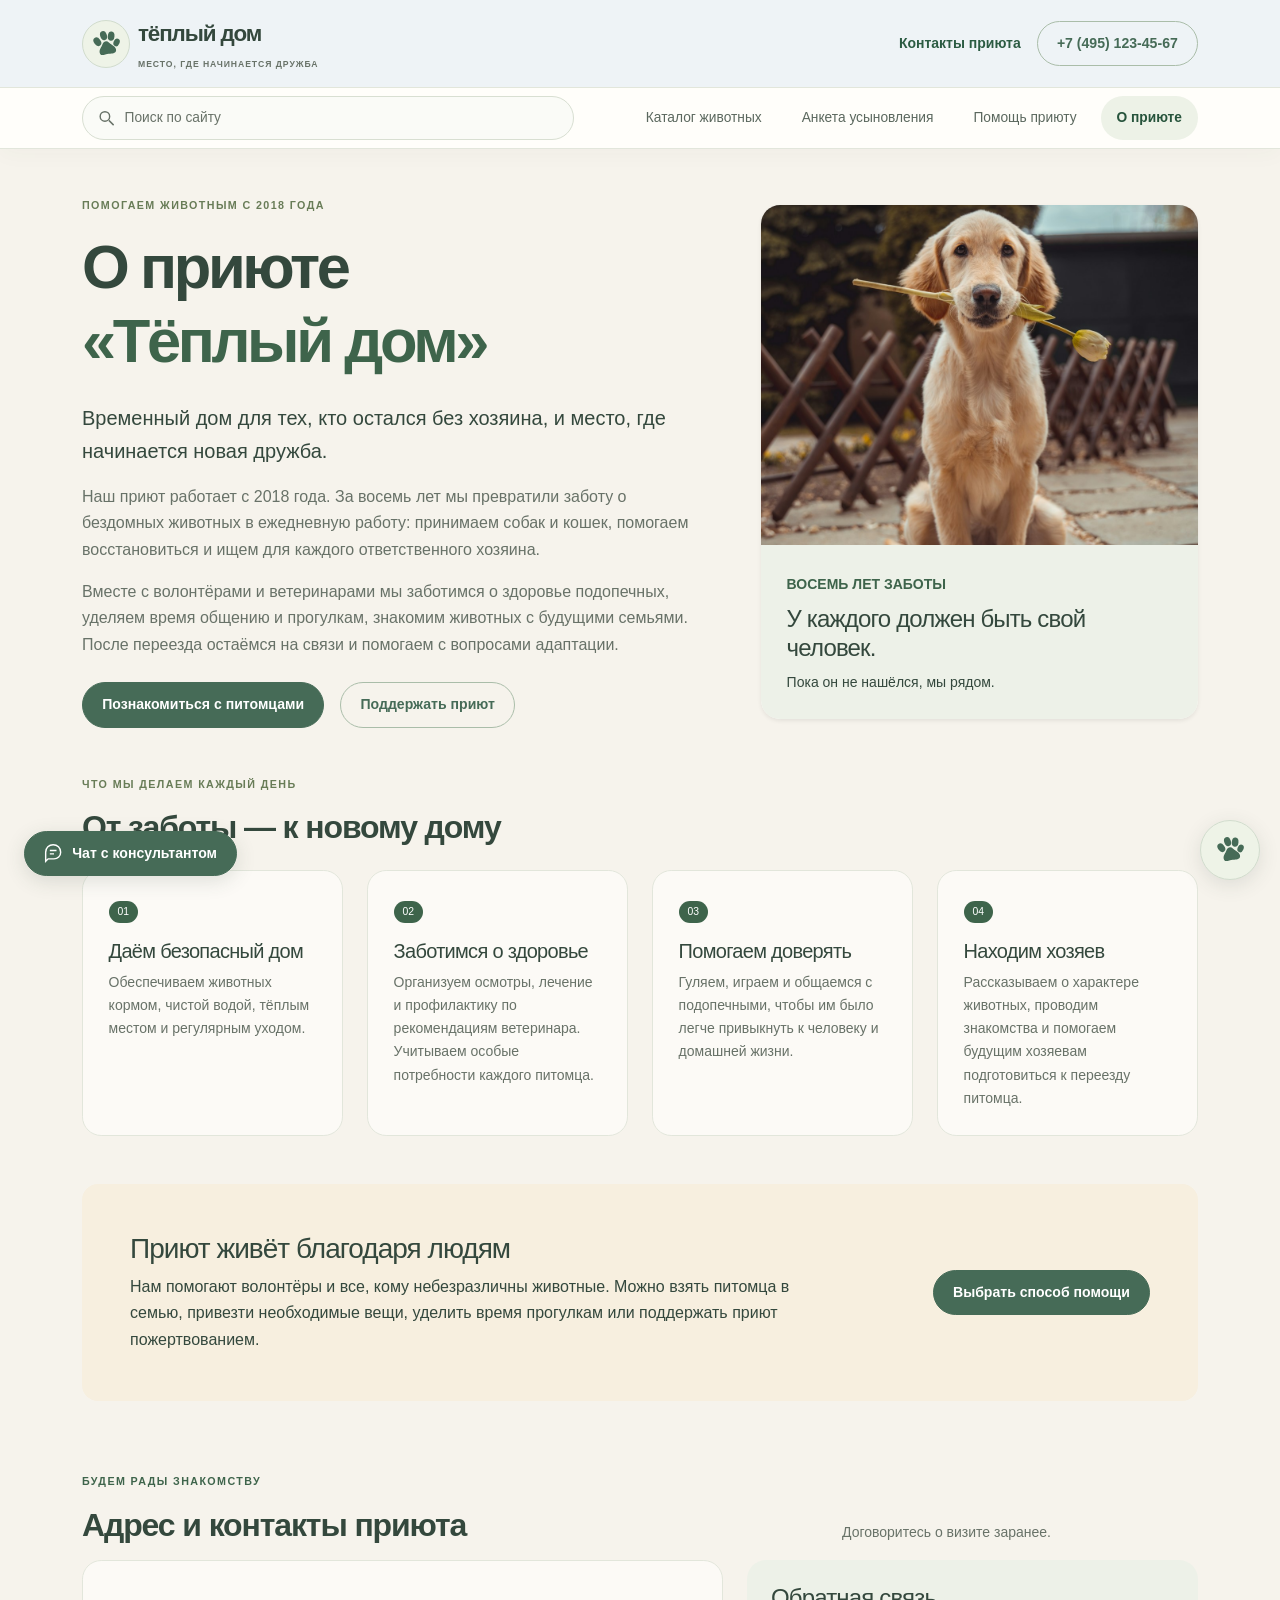
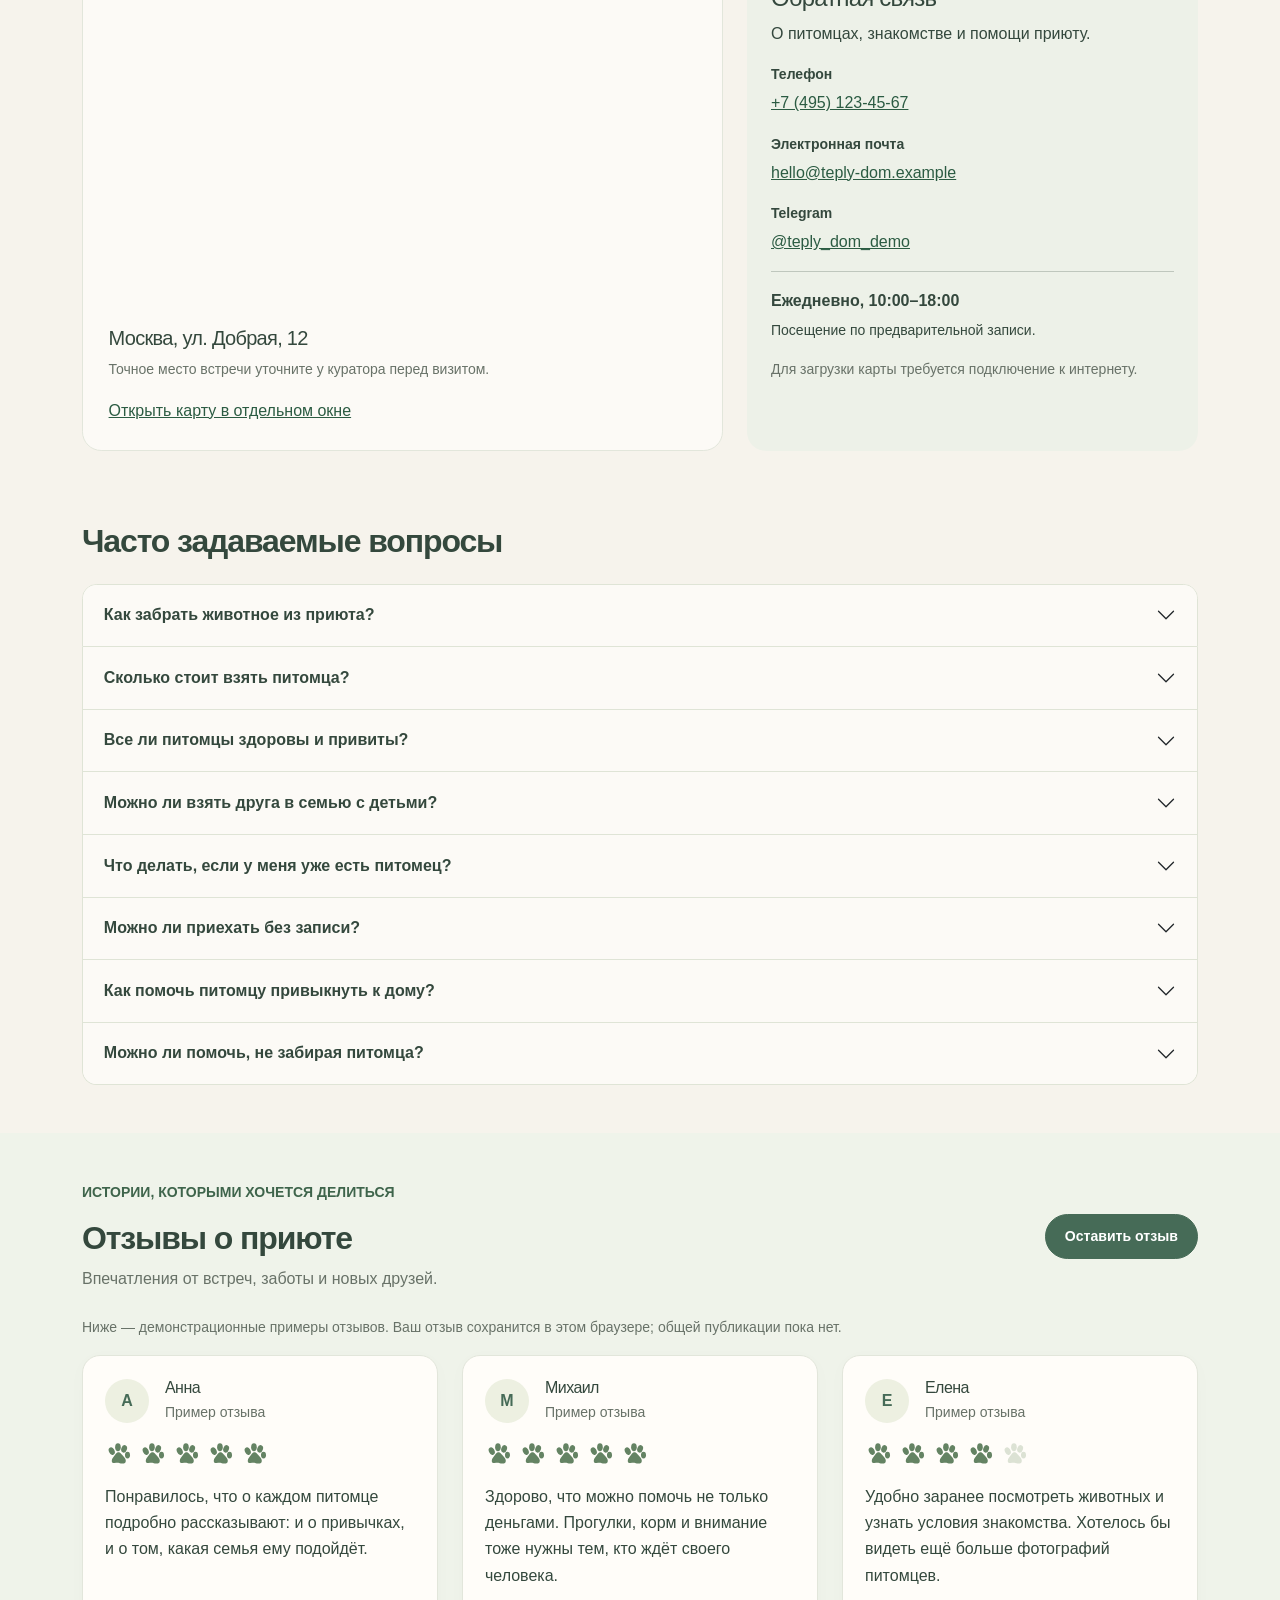
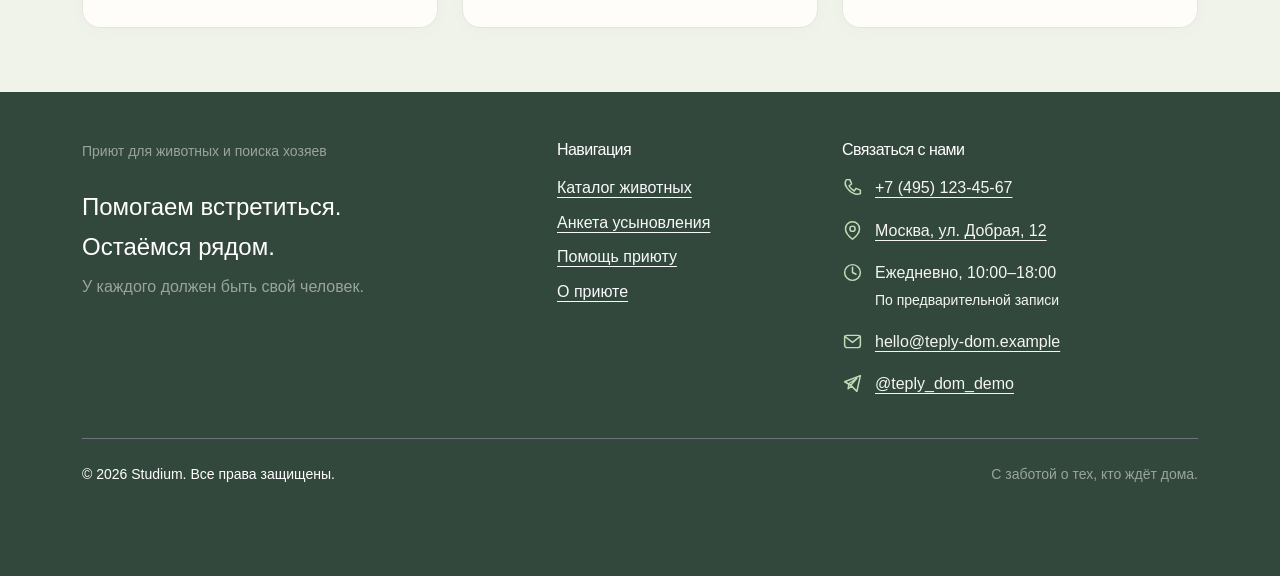
==== commit 60d11a88: "Add paw-rated review dialog, favorites tab and like animation; refine footer and focus" ====
--- a/about.html
+++ b/about.html
@@ -1,3 +1,3 @@
 <!doctype html>
 <html lang="ru"><head><meta charset="UTF-8"><meta name="viewport" content="width=device-width,initial-scale=1"><meta name="description" content="О приюте — каталог животных, усыновление и помощь приюту Тёплый дом."><title>О приюте — Тёплый дом</title><link rel="icon" href="images/logo.svg" type="image/svg+xml"><link href="https://cdn.jsdelivr.net/npm/bootstrap@5.3.8/dist/css/bootstrap.min.css" rel="stylesheet" onerror="this.onerror=null;this.href='vendor/bootstrap.min.css'"><link rel="stylesheet" href="css/custom.css"></head><body class="d-flex flex-column min-vh-100 about-surface"><a class="visually-hidden-focusable position-absolute p-3 bg-white text-dark z-3" href="#main">Перейти к содержимому</a>
-<header class="site-header sticky-top" id="page-top" tabindex="-1"><div class="header-brandbar bg-white py-3 border-bottom"><div class="container d-flex align-items-center justify-content-between gap-3"><a class="navbar-brand d-inline-flex align-items-center gap-2" href="index.html"><span class="brand-paw" aria-hidden="true"><svg viewBox="0 0 48 48" width="32" height="32" fill="currentColor" aria-hidden="true" focusable="false"><ellipse cx="12" cy="18" rx="5" ry="7" transform="rotate(-25 12 18)"/><ellipse cx="23" cy="11" rx="5" ry="7" transform="rotate(-8 23 11)"/><ellipse cx="34" cy="14" rx="5" ry="7" transform="rotate(18 34 14)"/><ellipse cx="40" cy="25" rx="4.5" ry="6" transform="rotate(35 40 25)"/><path d="M12 35c0-5 4-7 7-12 3-4 7-4 10 0 4 5 8 7 8 12 0 7-8 5-12 4-5-1-13 3-13-4Z"/></svg></span><span class="fw-bold">тёплый дом<small class="d-block text-body-secondary brand-caption">МЕСТО, ГДЕ НАЧИНАЕТСЯ ДРУЖБА</small></span></a><div class="d-none d-lg-flex align-items-center gap-3"><a class="text-decoration-none small fw-bold" href="about.html#contacts">Контакты приюта</a><a class="btn btn-outline-success d-none d-lg-inline-flex" href="tel:+74951234567">+7 (495) 123-45-67</a></div><button class="navbar-toggler d-lg-none" type="button" data-bs-toggle="collapse" data-bs-target="#mainNavbar" aria-controls="mainNavbar" aria-expanded="false" aria-label="Открыть меню"><span class="navbar-toggler-icon"></span></button></div></div><nav class="navbar navbar-expand-lg bg-white py-2 border-bottom" aria-label="Основная навигация"><div class="container"><form class="header-search" role="search" id="site-search-form"><label class="visually-hidden" for="site-query">Поиск по сайту</label><div class="header-search-field"><svg width="19" height="19" viewBox="0 0 24 24" fill="none" stroke="currentColor" stroke-width="1.8" aria-hidden="true"><circle cx="10" cy="10" r="6"/><path d="m15 15 6 6"/></svg><input class="form-control" id="site-query" type="search" maxlength="100" placeholder="Поиск по сайту" autocomplete="off" aria-controls="site-search-panel" aria-expanded="false"></div><div class="header-search-panel" id="site-search-panel" role="region" aria-label="Результаты поиска по сайту" hidden><p id="site-search-count" class="small text-body-secondary mb-2" role="status"></p><div id="site-search-results" class="d-grid gap-2"></div></div></form><div class="collapse navbar-collapse" id="mainNavbar"><ul class="navbar-nav ms-lg-auto gap-lg-3"><li class="nav-item"><a class="nav-link "  href="catalog.html">Каталог животных</a></li><li class="nav-item"><a class="nav-link "  href="order.html">Анкета усыновления</a></li><li class="nav-item"><a class="nav-link "  href="help.html">Помощь приюту</a></li><li class="nav-item"><a class="nav-link active" aria-current=page href="about.html">О приюте</a></li></ul></div></div></nav></header><main id="main" tabindex="-1"><section class="container my-5"><div class="row g-4 g-lg-5 align-items-center"><div class="col-12 col-lg-7"><p class="eyebrow text-uppercase fw-bold">Помогаем животным с 2018 года</p><h1 class="display-4 fw-bold">О приюте<br><span class="text-success">«Тёплый дом»</span></h1><p class="lead mt-4">Временный дом для тех, кто остался без хозяина, и место, где начинается новая дружба.</p><p class="text-body-secondary">Наш приют работает с 2018 года. За восемь лет мы превратили заботу о бездомных животных в ежедневную работу: принимаем собак и кошек, помогаем восстановиться и ищем для каждого ответственного хозяина.</p><p class="text-body-secondary">Вместе с волонтёрами и ветеринарами мы заботимся о здоровье подопечных, уделяем время общению и прогулкам, знакомим животных с будущими семьями. После переезда остаёмся на связи и помогаем с вопросами адаптации.</p><div class="d-flex flex-wrap gap-3 mt-4"><a class="btn btn-primary" href="catalog.html">Познакомиться с питомцами</a><a class="btn btn-outline-success" href="help.html">Поддержать приют</a></div></div><div class="col-12 col-lg-5"><div class="card border-0 shadow-sm"><img class="about-photo w-100" src="images/pet-1.jpg" alt="Бруно — один из питомцев приюта"><div class="card-body bg-success-subtle"><span class="small text-success fw-bold">ВОСЕМЬ ЛЕТ ЗАБОТЫ</span><h2 class="h4 mt-2">У каждого должен быть свой человек.</h2><p class="small mb-0">Пока он не нашёлся, мы рядом.</p></div></div></div></div></section><section class="container my-5"><p class="eyebrow text-uppercase fw-bold">Что мы делаем каждый день</p><h2 class="mb-4">От заботы — к новому дому</h2><div class="row g-4"><div class="col-12 col-md-6 col-lg-3"><article class="card h-100"><div class="card-body"><span class="badge rounded-pill text-bg-success mb-3">01</span><h3 class="h5">Даём безопасный дом</h3><p class="small text-body-secondary mb-0">Обеспечиваем животных кормом, чистой водой, тёплым местом и регулярным уходом.</p></div></article></div><div class="col-12 col-md-6 col-lg-3"><article class="card h-100"><div class="card-body"><span class="badge rounded-pill text-bg-success mb-3">02</span><h3 class="h5">Заботимся о здоровье</h3><p class="small text-body-secondary mb-0">Организуем осмотры, лечение и профилактику по рекомендациям ветеринара. Учитываем особые потребности каждого питомца.</p></div></article></div><div class="col-12 col-md-6 col-lg-3"><article class="card h-100"><div class="card-body"><span class="badge rounded-pill text-bg-success mb-3">03</span><h3 class="h5">Помогаем доверять</h3><p class="small text-body-secondary mb-0">Гуляем, играем и общаемся с подопечными, чтобы им было легче привыкнуть к человеку и домашней жизни.</p></div></article></div><div class="col-12 col-md-6 col-lg-3"><article class="card h-100"><div class="card-body"><span class="badge rounded-pill text-bg-success mb-3">04</span><h3 class="h5">Находим хозяев</h3><p class="small text-body-secondary mb-0">Рассказываем о характере животных, проводим знакомства и помогаем будущим хозяевам подготовиться к переезду питомца.</p></div></article></div></div></section><section class="container my-5"><div class="p-4 p-lg-5 rounded-4 bg-warning-subtle"><div class="row g-4 align-items-center"><div class="col-12 col-lg-8"><h2 class="h3">Приют живёт благодаря людям</h2><p class="mb-0">Нам помогают волонтёры и все, кому небезразличны животные. Можно взять питомца в семью, привезти необходимые вещи, уделить время прогулкам или поддержать приют пожертвованием.</p></div><div class="col-12 col-lg-4 text-lg-end"><a class="btn btn-primary" href="help.html">Выбрать способ помощи</a></div></div></div></section><section class="container section-space" id="contacts"><div class="row g-4 align-items-end mb-3"><div class="col-12 col-md-8"><p class="eyebrow small fw-bold text-success text-uppercase">Будем рады знакомству</p><h2 class="mb-0">Адрес и контакты приюта</h2></div><div class="col-12 col-md-4"><p class="small text-body-secondary mb-0">Договоритесь о визите заранее.</p></div></div><div class="row g-4"><div class="col-12 col-lg-7"><div class="card h-100 overflow-hidden"><iframe class="shelter-map" title="Карта: условное расположение приюта в Москве" src="https://www.openstreetmap.org/export/embed.html?bbox=37.59%2C55.735%2C37.65%2C55.765&amp;layer=mapnik&amp;marker=55.75%2C37.62" loading="lazy" referrerpolicy="no-referrer"></iframe><div class="card-body"><h3 class="h5">Москва, ул. Добрая, 12</h3><p class="small text-body-secondary">Точное место встречи уточните у куратора перед визитом.</p><a href="https://www.openstreetmap.org/?mlat=55.75&amp;mlon=37.62#map=15/55.75/37.62" target="_blank" rel="noopener noreferrer">Открыть карту в отдельном окне</a></div></div></div><div class="col-12 col-lg-5"><aside class="card h-100 bg-success-subtle border-0"><div class="card-body p-4"><h3 class="h4">Обратная связь</h3><p>О питомцах, знакомстве и помощи приюту.</p><dl><dt class="small mb-1 mt-3">Телефон</dt><dd><a href="tel:+74951234567">+7 (495) 123-45-67</a></dd><dt class="small mb-1 mt-3">Электронная почта</dt><dd><a class="text-break" href="mailto:hello@teply-dom.example">hello@teply-dom.example</a></dd><dt class="small mb-1 mt-3">Telegram</dt><dd><a href="https://t.me/teply_dom_demo" target="_blank" rel="noopener noreferrer">@teply_dom_demo</a></dd></dl><hr><p class="fw-bold mb-1">Ежедневно, 10:00–18:00</p><p class="small">Посещение по предварительной записи.</p><p class="small text-body-secondary mb-0">Для загрузки карты требуется подключение к интернету.</p></div></aside></div></div></section><section class="container my-5" id="faq"><h2 class="mb-4">Часто задаваемые вопросы</h2><div class="accordion" id="faqAccordion"><div class="accordion-item"><h3 class="accordion-header"><button class="accordion-button collapsed" type="button" data-bs-toggle="collapse" data-bs-target="#faq-0" aria-expanded="false" aria-controls="faq-0">Как забрать животное из приюта?</button></h3><div id="faq-0" class="accordion-collapse collapse" data-bs-parent="#faqAccordion"><div class="accordion-body">Выберите питомца, заполните анкету и договоритесь о встрече с куратором. Подготовьте дом, подпишите договор ответственного содержания и заберите друга.</div></div></div><div class="accordion-item"><h3 class="accordion-header"><button class="accordion-button collapsed" type="button" data-bs-toggle="collapse" data-bs-target="#faq-1" aria-expanded="false" aria-controls="faq-1">Сколько стоит взять питомца?</button></h3><div id="faq-1" class="accordion-collapse collapse" data-bs-parent="#faqAccordion"><div class="accordion-body">Животных передают бесплатно. Заранее рассчитайте расходы на корм, ветеринара и необходимые вещи. Пожертвования добровольны.</div></div></div><div class="accordion-item"><h3 class="accordion-header"><button class="accordion-button collapsed" type="button" data-bs-toggle="collapse" data-bs-target="#faq-2" aria-expanded="false" aria-controls="faq-2">Все ли питомцы здоровы и привиты?</button></h3><div id="faq-2" class="accordion-collapse collapse" data-bs-parent="#faqAccordion"><div class="accordion-body">В каждой карточке указаны сведения о здоровье. Перед передачей куратор расскажет о прививках, обследованиях и индивидуальных потребностях и передаст имеющиеся ветеринарные документы.</div></div></div><div class="accordion-item"><h3 class="accordion-header"><button class="accordion-button collapsed" type="button" data-bs-toggle="collapse" data-bs-target="#faq-3" aria-expanded="false" aria-controls="faq-3">Можно ли взять друга в семью с детьми?</button></h3><div id="faq-3" class="accordion-collapse collapse" data-bs-parent="#faqAccordion"><div class="accordion-body">Да, если характер животного подходит семье. Расскажите куратору о возрасте детей и приезжайте на знакомство вместе.</div></div></div><div class="accordion-item"><h3 class="accordion-header"><button class="accordion-button collapsed" type="button" data-bs-toggle="collapse" data-bs-target="#faq-4" aria-expanded="false" aria-controls="faq-4">Что делать, если у меня уже есть питомец?</button></h3><div id="faq-4" class="accordion-collapse collapse" data-bs-parent="#faqAccordion"><div class="accordion-body">Сообщите об этом в анкете. Куратор поможет оценить совместимость и подготовить план постепенного знакомства.</div></div></div><div class="accordion-item"><h3 class="accordion-header"><button class="accordion-button collapsed" type="button" data-bs-toggle="collapse" data-bs-target="#faq-5" aria-expanded="false" aria-controls="faq-5">Можно ли приехать без записи?</button></h3><div id="faq-5" class="accordion-collapse collapse" data-bs-parent="#faqAccordion"><div class="accordion-body">Пожалуйста, запишитесь заранее по телефону. Приют работает ежедневно с 10:00 до 18:00.</div></div></div><div class="accordion-item"><h3 class="accordion-header"><button class="accordion-button collapsed" type="button" data-bs-toggle="collapse" data-bs-target="#faq-6" aria-expanded="false" aria-controls="faq-6">Как помочь питомцу привыкнуть к дому?</button></h3><div id="faq-6" class="accordion-collapse collapse" data-bs-parent="#faqAccordion"><div class="accordion-body">Подготовьте спокойное место, привычный корм и понятный режим. Дайте животному время, не торопите общение. При сложностях обращайтесь к куратору.</div></div></div><div class="accordion-item"><h3 class="accordion-header"><button class="accordion-button collapsed" type="button" data-bs-toggle="collapse" data-bs-target="#faq-7" aria-expanded="false" aria-controls="faq-7">Можно ли помочь, не забирая питомца?</button></h3><div id="faq-7" class="accordion-collapse collapse" data-bs-parent="#faqAccordion"><div class="accordion-body">Да: стать волонтёром, привезти корм и необходимые вещи или поделиться ссылкой на каталог. Варианты собраны на странице помощи.</div></div></div></div></section><section class="container my-5" id="reviews"><div class="row g-4"><div class="col-12 col-lg-5"><p class="small text-uppercase text-success fw-bold">Ваш опыт важен</p><h2>Отзывы о приюте</h2><p class="text-body-secondary">Расскажите о знакомстве с питомцами или визите в приют.</p><p class="small text-body-secondary">Отзывы сохраняются только в этом браузере. Другие посетители их не видят.</p><div id="review-list" class="d-grid gap-3" aria-label="Ваши отзывы"></div></div><div class="col-12 col-lg-7"><form id="review-form" class="card p-4"><h3 class="h5 mb-3">Оставить отзыв</h3><label for="review-name" class="form-label">Ваше имя</label><input id="review-name" class="form-control mb-3" required maxlength="60" autocomplete="given-name"><label for="review-rating" class="form-label">Оценка</label><select id="review-rating" class="form-select mb-3" required><option value="5">5 — Отлично</option><option value="4">4 — Хорошо</option><option value="3">3 — Неплохо</option><option value="2">2 — Есть замечания</option><option value="1">1 — Плохо</option></select><label for="review-text" class="form-label">Ваш отзыв</label><textarea id="review-text" class="form-control mb-3" rows="4" minlength="10" maxlength="1500" required placeholder="От 10 до 1500 символов"></textarea><button class="btn btn-primary align-self-start" type="submit">Сохранить отзыв</button><p id="review-status" role="status" class="small mt-3 mb-0"></p></form></div></div></section></main><footer class="site-footer bg-dark text-white pt-5 pb-4 mt-auto"><div class="container"><div class="row g-4"><div class="col-12 col-md-5"><p class="small text-white-50 mb-0">Приют для животных и поиска хозяев</p><p class="fs-4 mt-4 mb-2">Помогаем встретиться.<br>Остаёмся рядом.</p><p class="text-white-50">У каждого должен быть свой человек.</p></div><div class="col-12 col-md-3"><h2 class="h6 mb-3">Навигация</h2><ul class="list-unstyled"><li class="mb-2"><a class="link-light" href="catalog.html">Каталог животных</a></li><li class="mb-2"><a class="link-light" href="order.html">Анкета усыновления</a></li><li class="mb-2"><a class="link-light" href="help.html">Помощь приюту</a></li><li class="mb-2"><a class="link-light" href="about.html">О приюте</a></li></ul></div><div class="col-12 col-md-4"><h2 class="h6 mb-3">Связаться с нами</h2><address class="mb-0 footer-contacts"><a href="tel:+74951234567"><svg class="contact-icon" viewBox="0 0 24 24" fill="none" stroke="currentColor" stroke-width="1.7" stroke-linecap="round" stroke-linejoin="round" aria-hidden="true"><path d="M5 3h4l2 5-3 2a15 15 0 0 0 6 6l2-3 5 2v4c-9 3-21-9-16-16Z"/></svg><span>+7 (495) 123-45-67</span></a><a href="about.html#contacts"><svg class="contact-icon" viewBox="0 0 24 24" fill="none" stroke="currentColor" stroke-width="1.7" stroke-linecap="round" stroke-linejoin="round" aria-hidden="true"><path d="M20 10c0 6-8 12-8 12S4 16 4 10a8 8 0 1 1 16 0Z"/><circle cx="12" cy="10" r="3"/></svg><span>Москва, ул. Добрая, 12</span></a><p><svg class="contact-icon" viewBox="0 0 24 24" fill="none" stroke="currentColor" stroke-width="1.7" stroke-linecap="round" stroke-linejoin="round" aria-hidden="true"><circle cx="12" cy="12" r="9"/><path d="M12 6v6l4 2"/></svg><span>Ежедневно, 10:00–18:00<br><small>По предварительной записи</small></span></p><a href="mailto:hello@teply-dom.example"><svg class="contact-icon" viewBox="0 0 24 24" fill="none" stroke="currentColor" stroke-width="1.7" stroke-linecap="round" stroke-linejoin="round" aria-hidden="true"><rect x="3" y="5" width="18" height="14" rx="3"/><path d="m3 6 9 7 9-7"/></svg><span>hello@teply-dom.example</span></a><a href="https://t.me/teply_dom_demo" target="_blank" rel="noopener noreferrer"><svg class="contact-icon" viewBox="0 0 24 24" fill="none" stroke="currentColor" stroke-width="1.7" stroke-linecap="round" stroke-linejoin="round" aria-hidden="true"><path d="m3 10 18-7-4 18-6-6-4 3 1-6 9-6-7 8Z"/></svg><span>Telegram: @teply_dom_demo</span></a></address></div></div><div class="border-top border-secondary mt-4 pt-4 d-flex flex-wrap align-items-center justify-content-between gap-3"><small>© 2026 Studium. Все права защищены.</small><small class="text-white-50">С заботой о тех, кто ждёт дома.</small></div></div></footer><button class="btn shadow back-top scroll-top-button" id="floating-top" type="button" data-back-top aria-label="Наверх страницы" title="Наверх страницы"><svg viewBox="0 0 48 48" width="32" height="32" fill="currentColor" aria-hidden="true" focusable="false"><ellipse cx="12" cy="18" rx="5" ry="7" transform="rotate(-25 12 18)"/><ellipse cx="23" cy="11" rx="5" ry="7" transform="rotate(-8 23 11)"/><ellipse cx="34" cy="14" rx="5" ry="7" transform="rotate(18 34 14)"/><ellipse cx="40" cy="25" rx="4.5" ry="6" transform="rotate(35 40 25)"/><path d="M12 35c0-5 4-7 7-12 3-4 7-4 10 0 4 5 8 7 8 12 0 7-8 5-12 4-5-1-13 3-13-4Z"/></svg></button><div class="modal fade" id="orderModal" tabindex="-1" aria-labelledby="orderModalLabel" aria-hidden="true"><div class="modal-dialog modal-dialog-centered modal-dialog-scrollable"><div class="modal-content"><div class="modal-header"><h2 class="modal-title fs-5" id="orderModalLabel">Знакомство с питомцем</h2><button class="btn-close" type="button" data-bs-dismiss="modal" aria-label="Закрыть"></button></div><div class="modal-body"><div class="alert alert-info small" role="alert">Укажите имя и телефон. Мы подготовим письмо куратору о знакомстве с выбранным питомцем. Данные не отправляются автоматически.</div><p>Вы выбрали: <strong id="modal-pet-label">Бруно</strong></p><form id="quick-form"><input type="hidden" name="pet" value="Бруно"><div class="mb-3"><label class="form-label" for="quick-name">Ваше имя *</label><input class="form-control" id="quick-name" name="name" autocomplete="name" required maxlength="100"></div><div class="mb-3"><label class="form-label" for="quick-phone">Телефон *</label><input class="form-control" id="quick-phone" name="phone" type="tel" autocomplete="tel" pattern="[+0-9 ()-]{7,25}" title="От 7 до 25 символов: цифры, пробелы, +, скобки или дефис" required></div><div class="form-check"><input class="form-check-input" id="quick-agree" name="agree" type="checkbox" required><label class="form-check-label small" for="quick-agree">Мне есть 18 лет, я согласен(на) на обработку данных в этой локальной форме. *</label></div></form><div id="quick-result" class="alert alert-success mt-3" role="status" hidden></div><div id="quick-actions" class="d-flex flex-wrap gap-2 mt-3" hidden><a class="btn btn-primary" id="quick-email" href="mailto:hello@teply-dom.example">Отправить заявку по почте</a><button type="button" class="btn btn-outline-secondary" id="quick-download">Скачать копию</button></div></div><div class="modal-footer"><button type="button" class="btn btn-outline-secondary" data-bs-dismiss="modal">Закрыть</button><button type="submit" form="quick-form" class="btn btn-primary">Подготовить заявку</button></div></div></div></div><script src="https://cdn.jsdelivr.net/npm/bootstrap@5.3.8/dist/js/bootstrap.bundle.min.js" onerror="this.onerror=null;this.src='vendor/bootstrap.bundle.min.js'"></script><script src="js/data.js"></script><script src="js/app.js"></script><section class="support-widget" id="chat-widget" aria-labelledby="chat-widget-title" hidden><div class="support-widget-header"><span class="support-avatar" aria-hidden="true">ТД</span><div><h2 class="h6 mb-1" id="chat-widget-title">Поддержка приюта</h2><p class="mb-0 small">Автоматический помощник</p></div><button type="button" id="chat-close" class="support-close" aria-label="Свернуть чат">×</button></div><div class="support-widget-body"><p class="chat-notice">Отвечает автоматический помощник. Для связи с сотрудником позвоните в приют.</p><div id="chat-log" role="log" aria-label="Переписка" aria-live="polite" class="chat-log"><p class="chat-bubble">Здравствуйте! Подскажу, как взять питомца, помочь приюту или записаться на визит.</p></div><div class="d-flex flex-wrap gap-2 my-3"><button type="button" class="btn btn-sm btn-outline-primary" data-chat-question="Как взять питомца?">Взять питомца</button><button type="button" class="btn btn-sm btn-outline-primary" data-chat-question="Как помочь?">Помочь</button><button type="button" class="btn btn-sm btn-outline-primary" data-chat-question="Как приехать?">Приехать</button></div><form id="chat-form"><label class="form-label" for="chat-message">Ваш вопрос</label><div class="input-group"><input class="form-control" id="chat-message" required maxlength="500" autocomplete="off"><button class="btn btn-primary" type="submit">Отправить</button></div></form><a class="d-inline-block small mt-3" href="tel:+74951234567">Позвонить сотруднику: +7 (495) 123-45-67</a></div></section><button class="btn btn-primary chat-launch" id="chat-toggle" type="button" aria-controls="chat-widget" aria-expanded="false"><svg viewBox="0 0 24 24" width="20" height="20" fill="none" stroke="currentColor" stroke-width="1.7" aria-hidden="true"><path d="M20 11a8 8 0 0 1-8 8H5l-3 3V11a9 9 0 0 1 18 0Z"/><path d="M7 9h8M7 13h5"/></svg> Чат с консультантом</button><p class="visually-hidden" id="favorite-status" role="status"></p><script src="js/search-data.js"></script><script src="js/community.js"></script></body></html>+<header class="site-header sticky-top" id="page-top" tabindex="-1"><div class="header-brandbar bg-white py-3 border-bottom"><div class="container d-flex align-items-center justify-content-between gap-3"><a class="navbar-brand d-inline-flex align-items-center gap-2" href="index.html"><span class="brand-paw" aria-hidden="true"><svg viewBox="0 0 48 48" width="32" height="32" fill="currentColor" aria-hidden="true" focusable="false"><ellipse cx="12" cy="18" rx="5" ry="7" transform="rotate(-25 12 18)"/><ellipse cx="23" cy="11" rx="5" ry="7" transform="rotate(-8 23 11)"/><ellipse cx="34" cy="14" rx="5" ry="7" transform="rotate(18 34 14)"/><ellipse cx="40" cy="25" rx="4.5" ry="6" transform="rotate(35 40 25)"/><path d="M12 35c0-5 4-7 7-12 3-4 7-4 10 0 4 5 8 7 8 12 0 7-8 5-12 4-5-1-13 3-13-4Z"/></svg></span><span class="fw-bold">тёплый дом<small class="d-block text-body-secondary brand-caption">МЕСТО, ГДЕ НАЧИНАЕТСЯ ДРУЖБА</small></span></a><div class="d-none d-lg-flex align-items-center gap-3"><a class="text-decoration-none small fw-bold" href="about.html#contacts">Контакты приюта</a><a class="btn btn-outline-success d-none d-lg-inline-flex" href="tel:+74951234567">+7 (495) 123-45-67</a></div><button class="navbar-toggler d-lg-none" type="button" data-bs-toggle="collapse" data-bs-target="#mainNavbar" aria-controls="mainNavbar" aria-expanded="false" aria-label="Открыть меню"><span class="navbar-toggler-icon"></span></button></div></div><nav class="navbar navbar-expand-lg bg-white py-2 border-bottom" aria-label="Основная навигация"><div class="container"><form class="header-search" role="search" id="site-search-form"><label class="visually-hidden" for="site-query">Поиск по сайту</label><div class="header-search-field"><svg width="19" height="19" viewBox="0 0 24 24" fill="none" stroke="currentColor" stroke-width="1.8" aria-hidden="true"><circle cx="10" cy="10" r="6"/><path d="m15 15 6 6"/></svg><input class="form-control" id="site-query" type="search" maxlength="100" placeholder="Поиск по сайту" autocomplete="off" aria-controls="site-search-panel" aria-expanded="false"></div><div class="header-search-panel" id="site-search-panel" role="region" aria-label="Результаты поиска по сайту" hidden><p id="site-search-count" class="small text-body-secondary mb-2" role="status"></p><div id="site-search-results" class="d-grid gap-2"></div></div></form><div class="collapse navbar-collapse" id="mainNavbar"><ul class="navbar-nav ms-lg-auto gap-lg-3"><li class="nav-item"><a class="nav-link "  href="catalog.html">Каталог животных</a></li><li class="nav-item"><a class="nav-link "  href="order.html">Анкета усыновления</a></li><li class="nav-item"><a class="nav-link "  href="help.html">Помощь приюту</a></li><li class="nav-item"><a class="nav-link active" aria-current=page href="about.html">О приюте</a></li></ul></div></div></nav></header><main id="main" tabindex="-1"><section class="container my-5"><div class="row g-4 g-lg-5 align-items-center"><div class="col-12 col-lg-7"><p class="eyebrow text-uppercase fw-bold">Помогаем животным с 2018 года</p><h1 class="display-4 fw-bold">О приюте<br><span class="text-success">«Тёплый дом»</span></h1><p class="lead mt-4">Временный дом для тех, кто остался без хозяина, и место, где начинается новая дружба.</p><p class="text-body-secondary">Наш приют работает с 2018 года. За восемь лет мы превратили заботу о бездомных животных в ежедневную работу: принимаем собак и кошек, помогаем восстановиться и ищем для каждого ответственного хозяина.</p><p class="text-body-secondary">Вместе с волонтёрами и ветеринарами мы заботимся о здоровье подопечных, уделяем время общению и прогулкам, знакомим животных с будущими семьями. После переезда остаёмся на связи и помогаем с вопросами адаптации.</p><div class="d-flex flex-wrap gap-3 mt-4"><a class="btn btn-primary" href="catalog.html">Познакомиться с питомцами</a><a class="btn btn-outline-success" href="help.html">Поддержать приют</a></div></div><div class="col-12 col-lg-5"><div class="card border-0 shadow-sm"><img class="about-photo w-100" src="images/pet-1.jpg" alt="Бруно — один из питомцев приюта"><div class="card-body bg-success-subtle"><span class="small text-success fw-bold">ВОСЕМЬ ЛЕТ ЗАБОТЫ</span><h2 class="h4 mt-2">У каждого должен быть свой человек.</h2><p class="small mb-0">Пока он не нашёлся, мы рядом.</p></div></div></div></div></section><section class="container my-5"><p class="eyebrow text-uppercase fw-bold">Что мы делаем каждый день</p><h2 class="mb-4">От заботы — к новому дому</h2><div class="row g-4"><div class="col-12 col-md-6 col-lg-3"><article class="card h-100"><div class="card-body"><span class="badge rounded-pill text-bg-success mb-3">01</span><h3 class="h5">Даём безопасный дом</h3><p class="small text-body-secondary mb-0">Обеспечиваем животных кормом, чистой водой, тёплым местом и регулярным уходом.</p></div></article></div><div class="col-12 col-md-6 col-lg-3"><article class="card h-100"><div class="card-body"><span class="badge rounded-pill text-bg-success mb-3">02</span><h3 class="h5">Заботимся о здоровье</h3><p class="small text-body-secondary mb-0">Организуем осмотры, лечение и профилактику по рекомендациям ветеринара. Учитываем особые потребности каждого питомца.</p></div></article></div><div class="col-12 col-md-6 col-lg-3"><article class="card h-100"><div class="card-body"><span class="badge rounded-pill text-bg-success mb-3">03</span><h3 class="h5">Помогаем доверять</h3><p class="small text-body-secondary mb-0">Гуляем, играем и общаемся с подопечными, чтобы им было легче привыкнуть к человеку и домашней жизни.</p></div></article></div><div class="col-12 col-md-6 col-lg-3"><article class="card h-100"><div class="card-body"><span class="badge rounded-pill text-bg-success mb-3">04</span><h3 class="h5">Находим хозяев</h3><p class="small text-body-secondary mb-0">Рассказываем о характере животных, проводим знакомства и помогаем будущим хозяевам подготовиться к переезду питомца.</p></div></article></div></div></section><section class="container my-5"><div class="p-4 p-lg-5 rounded-4 bg-warning-subtle"><div class="row g-4 align-items-center"><div class="col-12 col-lg-8"><h2 class="h3">Приют живёт благодаря людям</h2><p class="mb-0">Нам помогают волонтёры и все, кому небезразличны животные. Можно взять питомца в семью, привезти необходимые вещи, уделить время прогулкам или поддержать приют пожертвованием.</p></div><div class="col-12 col-lg-4 text-lg-end"><a class="btn btn-primary" href="help.html">Выбрать способ помощи</a></div></div></div></section><section class="container section-space" id="contacts"><div class="row g-4 align-items-end mb-3"><div class="col-12 col-md-8"><p class="eyebrow small fw-bold text-success text-uppercase">Будем рады знакомству</p><h2 class="mb-0">Адрес и контакты приюта</h2></div><div class="col-12 col-md-4"><p class="small text-body-secondary mb-0">Договоритесь о визите заранее.</p></div></div><div class="row g-4"><div class="col-12 col-lg-7"><div class="card h-100 overflow-hidden"><iframe class="shelter-map" title="Карта: условное расположение приюта в Москве" src="https://www.openstreetmap.org/export/embed.html?bbox=37.59%2C55.735%2C37.65%2C55.765&amp;layer=mapnik&amp;marker=55.75%2C37.62" loading="lazy" referrerpolicy="no-referrer"></iframe><div class="card-body"><h3 class="h5">Москва, ул. Добрая, 12</h3><p class="small text-body-secondary">Точное место встречи уточните у куратора перед визитом.</p><a href="https://www.openstreetmap.org/?mlat=55.75&amp;mlon=37.62#map=15/55.75/37.62" target="_blank" rel="noopener noreferrer">Открыть карту в отдельном окне</a></div></div></div><div class="col-12 col-lg-5"><aside class="card h-100 bg-success-subtle border-0"><div class="card-body p-4"><h3 class="h4">Обратная связь</h3><p>О питомцах, знакомстве и помощи приюту.</p><dl><dt class="small mb-1 mt-3">Телефон</dt><dd><a href="tel:+74951234567">+7 (495) 123-45-67</a></dd><dt class="small mb-1 mt-3">Электронная почта</dt><dd><a class="text-break" href="mailto:hello@teply-dom.example">hello@teply-dom.example</a></dd><dt class="small mb-1 mt-3">Telegram</dt><dd><a href="https://t.me/teply_dom_demo" target="_blank" rel="noopener noreferrer">@teply_dom_demo</a></dd></dl><hr><p class="fw-bold mb-1">Ежедневно, 10:00–18:00</p><p class="small">Посещение по предварительной записи.</p><p class="small text-body-secondary mb-0">Для загрузки карты требуется подключение к интернету.</p></div></aside></div></div></section><section class="container my-5" id="faq"><h2 class="mb-4">Часто задаваемые вопросы</h2><div class="accordion" id="faqAccordion"><div class="accordion-item"><h3 class="accordion-header"><button class="accordion-button collapsed" type="button" data-bs-toggle="collapse" data-bs-target="#faq-0" aria-expanded="false" aria-controls="faq-0">Как забрать животное из приюта?</button></h3><div id="faq-0" class="accordion-collapse collapse" data-bs-parent="#faqAccordion"><div class="accordion-body">Выберите питомца, заполните анкету и договоритесь о встрече с куратором. Подготовьте дом, подпишите договор ответственного содержания и заберите друга.</div></div></div><div class="accordion-item"><h3 class="accordion-header"><button class="accordion-button collapsed" type="button" data-bs-toggle="collapse" data-bs-target="#faq-1" aria-expanded="false" aria-controls="faq-1">Сколько стоит взять питомца?</button></h3><div id="faq-1" class="accordion-collapse collapse" data-bs-parent="#faqAccordion"><div class="accordion-body">Животных передают бесплатно. Заранее рассчитайте расходы на корм, ветеринара и необходимые вещи. Пожертвования добровольны.</div></div></div><div class="accordion-item"><h3 class="accordion-header"><button class="accordion-button collapsed" type="button" data-bs-toggle="collapse" data-bs-target="#faq-2" aria-expanded="false" aria-controls="faq-2">Все ли питомцы здоровы и привиты?</button></h3><div id="faq-2" class="accordion-collapse collapse" data-bs-parent="#faqAccordion"><div class="accordion-body">В каждой карточке указаны сведения о здоровье. Перед передачей куратор расскажет о прививках, обследованиях и индивидуальных потребностях и передаст имеющиеся ветеринарные документы.</div></div></div><div class="accordion-item"><h3 class="accordion-header"><button class="accordion-button collapsed" type="button" data-bs-toggle="collapse" data-bs-target="#faq-3" aria-expanded="false" aria-controls="faq-3">Можно ли взять друга в семью с детьми?</button></h3><div id="faq-3" class="accordion-collapse collapse" data-bs-parent="#faqAccordion"><div class="accordion-body">Да, если характер животного подходит семье. Расскажите куратору о возрасте детей и приезжайте на знакомство вместе.</div></div></div><div class="accordion-item"><h3 class="accordion-header"><button class="accordion-button collapsed" type="button" data-bs-toggle="collapse" data-bs-target="#faq-4" aria-expanded="false" aria-controls="faq-4">Что делать, если у меня уже есть питомец?</button></h3><div id="faq-4" class="accordion-collapse collapse" data-bs-parent="#faqAccordion"><div class="accordion-body">Сообщите об этом в анкете. Куратор поможет оценить совместимость и подготовить план постепенного знакомства.</div></div></div><div class="accordion-item"><h3 class="accordion-header"><button class="accordion-button collapsed" type="button" data-bs-toggle="collapse" data-bs-target="#faq-5" aria-expanded="false" aria-controls="faq-5">Можно ли приехать без записи?</button></h3><div id="faq-5" class="accordion-collapse collapse" data-bs-parent="#faqAccordion"><div class="accordion-body">Пожалуйста, запишитесь заранее по телефону. Приют работает ежедневно с 10:00 до 18:00.</div></div></div><div class="accordion-item"><h3 class="accordion-header"><button class="accordion-button collapsed" type="button" data-bs-toggle="collapse" data-bs-target="#faq-6" aria-expanded="false" aria-controls="faq-6">Как помочь питомцу привыкнуть к дому?</button></h3><div id="faq-6" class="accordion-collapse collapse" data-bs-parent="#faqAccordion"><div class="accordion-body">Подготовьте спокойное место, привычный корм и понятный режим. Дайте животному время, не торопите общение. При сложностях обращайтесь к куратору.</div></div></div><div class="accordion-item"><h3 class="accordion-header"><button class="accordion-button collapsed" type="button" data-bs-toggle="collapse" data-bs-target="#faq-7" aria-expanded="false" aria-controls="faq-7">Можно ли помочь, не забирая питомца?</button></h3><div id="faq-7" class="accordion-collapse collapse" data-bs-parent="#faqAccordion"><div class="accordion-body">Да: стать волонтёром, привезти корм и необходимые вещи или поделиться ссылкой на каталог. Варианты собраны на странице помощи.</div></div></div></div></section><section class="reviews-section py-5" id="reviews"><div class="container"><div class="d-flex flex-wrap justify-content-between align-items-center gap-3 mb-4"><div><p class="small text-uppercase text-success fw-bold">Истории, которыми хочется делиться</p><h2 class="mb-2">Отзывы о приюте</h2><p class="text-body-secondary mb-0">Впечатления от встреч, заботы и новых друзей.</p></div><button type="button" class="btn btn-primary" data-bs-toggle="modal" data-bs-target="#review-modal">Оставить отзыв</button></div><p class="small text-body-secondary">Ниже — демонстрационные примеры отзывов. Ваш отзыв сохранится в этом браузере; общей публикации пока нет.</p><div id="review-list" class="row g-4" aria-label="Отзывы о приюте"></div><p id="review-status" role="status" class="small text-success mt-3 mb-0"></p></div></section><div class="modal fade" id="review-modal" tabindex="-1" aria-labelledby="review-modal-title" aria-hidden="true"><div class="modal-dialog modal-dialog-centered modal-dialog-scrollable"><div class="modal-content"><div class="modal-header"><h2 class="modal-title fs-5" id="review-modal-title">Оставить отзыв</h2><button class="btn-close" type="button" data-bs-dismiss="modal" aria-label="Закрыть окно отзыва"></button></div><div class="modal-body"><p class="small text-body-secondary">Расскажите о своём опыте. Отзыв будет виден только в этом браузере.</p><form id="review-form"><label for="review-name" class="form-label">Ваше имя</label><input id="review-name" class="form-control mb-4" required maxlength="60" autocomplete="given-name" placeholder="Как к вам обращаться?"><fieldset class="mb-4"><legend class="form-label">Ваша оценка</legend><div class="paw-rating"><input class="visually-hidden paw-radio" type="radio" name="rating" id="review-rating-1" value="1" required><label class="paw-choice" for="review-rating-1" title="1 из 5"><span class="visually-hidden">1 из 5 лапок</span><svg viewBox="0 0 48 48" width="27" height="27" fill="currentColor" aria-hidden="true"><ellipse cx="12" cy="18" rx="5" ry="7" transform="rotate(-25 12 18)"/><ellipse cx="23" cy="11" rx="5" ry="7"/><ellipse cx="34" cy="14" rx="5" ry="7" transform="rotate(18 34 14)"/><ellipse cx="40" cy="25" rx="4.5" ry="6"/><path d="M12 35c0-5 4-7 7-12 3-4 7-4 10 0 4 5 8 7 8 12 0 7-8 5-12 4-5-1-13 3-13-4Z"/></svg></label><input class="visually-hidden paw-radio" type="radio" name="rating" id="review-rating-2" value="2" required><label class="paw-choice" for="review-rating-2" title="2 из 5"><span class="visually-hidden">2 из 5 лапок</span><svg viewBox="0 0 48 48" width="27" height="27" fill="currentColor" aria-hidden="true"><ellipse cx="12" cy="18" rx="5" ry="7" transform="rotate(-25 12 18)"/><ellipse cx="23" cy="11" rx="5" ry="7"/><ellipse cx="34" cy="14" rx="5" ry="7" transform="rotate(18 34 14)"/><ellipse cx="40" cy="25" rx="4.5" ry="6"/><path d="M12 35c0-5 4-7 7-12 3-4 7-4 10 0 4 5 8 7 8 12 0 7-8 5-12 4-5-1-13 3-13-4Z"/></svg></label><input class="visually-hidden paw-radio" type="radio" name="rating" id="review-rating-3" value="3" required><label class="paw-choice" for="review-rating-3" title="3 из 5"><span class="visually-hidden">3 из 5 лапок</span><svg viewBox="0 0 48 48" width="27" height="27" fill="currentColor" aria-hidden="true"><ellipse cx="12" cy="18" rx="5" ry="7" transform="rotate(-25 12 18)"/><ellipse cx="23" cy="11" rx="5" ry="7"/><ellipse cx="34" cy="14" rx="5" ry="7" transform="rotate(18 34 14)"/><ellipse cx="40" cy="25" rx="4.5" ry="6"/><path d="M12 35c0-5 4-7 7-12 3-4 7-4 10 0 4 5 8 7 8 12 0 7-8 5-12 4-5-1-13 3-13-4Z"/></svg></label><input class="visually-hidden paw-radio" type="radio" name="rating" id="review-rating-4" value="4" required><label class="paw-choice" for="review-rating-4" title="4 из 5"><span class="visually-hidden">4 из 5 лапок</span><svg viewBox="0 0 48 48" width="27" height="27" fill="currentColor" aria-hidden="true"><ellipse cx="12" cy="18" rx="5" ry="7" transform="rotate(-25 12 18)"/><ellipse cx="23" cy="11" rx="5" ry="7"/><ellipse cx="34" cy="14" rx="5" ry="7" transform="rotate(18 34 14)"/><ellipse cx="40" cy="25" rx="4.5" ry="6"/><path d="M12 35c0-5 4-7 7-12 3-4 7-4 10 0 4 5 8 7 8 12 0 7-8 5-12 4-5-1-13 3-13-4Z"/></svg></label><input class="visually-hidden paw-radio" type="radio" name="rating" id="review-rating-5" value="5" required><label class="paw-choice" for="review-rating-5" title="5 из 5"><span class="visually-hidden">5 из 5 лапок</span><svg viewBox="0 0 48 48" width="27" height="27" fill="currentColor" aria-hidden="true"><ellipse cx="12" cy="18" rx="5" ry="7" transform="rotate(-25 12 18)"/><ellipse cx="23" cy="11" rx="5" ry="7"/><ellipse cx="34" cy="14" rx="5" ry="7" transform="rotate(18 34 14)"/><ellipse cx="40" cy="25" rx="4.5" ry="6"/><path d="M12 35c0-5 4-7 7-12 3-4 7-4 10 0 4 5 8 7 8 12 0 7-8 5-12 4-5-1-13 3-13-4Z"/></svg></label></div><p class="small text-body-secondary mt-2 mb-0" id="rating-caption">Выберите от 1 до 5 лапок</p></fieldset><label for="review-text" class="form-label">Текст отзыва</label><textarea id="review-text" class="form-control mb-3" rows="4" minlength="10" maxlength="1500" required placeholder="Что вам понравилось? От 10 до 1500 символов."></textarea><p class="small" id="review-form-status" role="status"></p><button class="btn btn-primary w-100" type="submit">Добавить отзыв</button></form></div></div></div></div></main><footer class="site-footer bg-dark text-white pt-5 pb-4 mt-auto"><div class="container"><div class="row g-4"><div class="col-12 col-md-5"><p class="small text-white-50 mb-0">Приют для животных и поиска хозяев</p><p class="fs-4 mt-4 mb-2">Помогаем встретиться.<br>Остаёмся рядом.</p><p class="text-white-50">У каждого должен быть свой человек.</p></div><div class="col-12 col-md-3"><h2 class="h6 mb-3">Навигация</h2><ul class="list-unstyled"><li class="mb-2"><a class="link-light" href="catalog.html">Каталог животных</a></li><li class="mb-2"><a class="link-light" href="order.html">Анкета усыновления</a></li><li class="mb-2"><a class="link-light" href="help.html">Помощь приюту</a></li><li class="mb-2"><a class="link-light" href="about.html">О приюте</a></li></ul></div><div class="col-12 col-md-4"><h2 class="h6 mb-3">Связаться с нами</h2><address class="mb-0 footer-contacts"><a href="tel:+74951234567"><svg class="contact-icon" viewBox="0 0 24 24" fill="none" stroke="currentColor" stroke-width="1.7" stroke-linecap="round" stroke-linejoin="round" aria-hidden="true"><path d="M5 3h4l2 5-3 2a15 15 0 0 0 6 6l2-3 5 2v4c-9 3-21-9-16-16Z"/></svg><span>+7 (495) 123-45-67</span></a><a href="about.html#contacts"><svg class="contact-icon" viewBox="0 0 24 24" fill="none" stroke="currentColor" stroke-width="1.7" stroke-linecap="round" stroke-linejoin="round" aria-hidden="true"><path d="M20 10c0 6-8 12-8 12S4 16 4 10a8 8 0 1 1 16 0Z"/><circle cx="12" cy="10" r="3"/></svg><span>Москва, ул. Добрая, 12</span></a><p><svg class="contact-icon" viewBox="0 0 24 24" fill="none" stroke="currentColor" stroke-width="1.7" stroke-linecap="round" stroke-linejoin="round" aria-hidden="true"><circle cx="12" cy="12" r="9"/><path d="M12 6v6l4 2"/></svg><span>Ежедневно, 10:00–18:00<br><small>По предварительной записи</small></span></p><a href="mailto:hello@teply-dom.example"><svg class="contact-icon" viewBox="0 0 24 24" fill="none" stroke="currentColor" stroke-width="1.7" stroke-linecap="round" stroke-linejoin="round" aria-hidden="true"><rect x="3" y="5" width="18" height="14" rx="3"/><path d="m3 6 9 7 9-7"/></svg><span>hello@teply-dom.example</span></a><a href="https://t.me/teply_dom_demo" target="_blank" rel="noopener noreferrer"><svg class="contact-icon" viewBox="0 0 24 24" fill="none" stroke="currentColor" stroke-width="1.7" stroke-linecap="round" stroke-linejoin="round" aria-hidden="true"><path d="m3 10 18-7-4 18-6-6-4 3 1-6 9-6-7 8Z"/></svg><span>@teply_dom_demo</span></a></address></div></div><div class="border-top border-secondary mt-4 pt-4 d-flex flex-wrap align-items-center justify-content-between gap-3"><small>© 2026 Studium. Все права защищены.</small><small class="text-white-50">С заботой о тех, кто ждёт дома.</small></div></div></footer><button class="btn shadow back-top scroll-top-button" id="floating-top" type="button" data-back-top aria-label="Наверх страницы" title="Наверх страницы"><svg viewBox="0 0 48 48" width="32" height="32" fill="currentColor" aria-hidden="true" focusable="false"><ellipse cx="12" cy="18" rx="5" ry="7" transform="rotate(-25 12 18)"/><ellipse cx="23" cy="11" rx="5" ry="7" transform="rotate(-8 23 11)"/><ellipse cx="34" cy="14" rx="5" ry="7" transform="rotate(18 34 14)"/><ellipse cx="40" cy="25" rx="4.5" ry="6" transform="rotate(35 40 25)"/><path d="M12 35c0-5 4-7 7-12 3-4 7-4 10 0 4 5 8 7 8 12 0 7-8 5-12 4-5-1-13 3-13-4Z"/></svg></button><div class="modal fade" id="orderModal" tabindex="-1" aria-labelledby="orderModalLabel" aria-hidden="true"><div class="modal-dialog modal-dialog-centered modal-dialog-scrollable"><div class="modal-content"><div class="modal-header"><h2 class="modal-title fs-5" id="orderModalLabel">Знакомство с питомцем</h2><button class="btn-close" type="button" data-bs-dismiss="modal" aria-label="Закрыть"></button></div><div class="modal-body"><div class="alert alert-info small" role="alert">Укажите имя и телефон. Мы подготовим письмо куратору о знакомстве с выбранным питомцем. Данные не отправляются автоматически.</div><p>Вы выбрали: <strong id="modal-pet-label">Бруно</strong></p><form id="quick-form"><input type="hidden" name="pet" value="Бруно"><div class="mb-3"><label class="form-label" for="quick-name">Ваше имя *</label><input class="form-control" id="quick-name" name="name" autocomplete="name" required maxlength="100"></div><div class="mb-3"><label class="form-label" for="quick-phone">Телефон *</label><input class="form-control" id="quick-phone" name="phone" type="tel" autocomplete="tel" pattern="[+0-9 ()-]{7,25}" title="От 7 до 25 символов: цифры, пробелы, +, скобки или дефис" required></div><div class="form-check"><input class="form-check-input" id="quick-agree" name="agree" type="checkbox" required><label class="form-check-label small" for="quick-agree">Мне есть 18 лет, я согласен(на) на обработку данных в этой локальной форме. *</label></div></form><div id="quick-result" class="alert alert-success mt-3" role="status" hidden></div><div id="quick-actions" class="d-flex flex-wrap gap-2 mt-3" hidden><a class="btn btn-primary" id="quick-email" href="mailto:hello@teply-dom.example">Отправить заявку по почте</a><button type="button" class="btn btn-outline-secondary" id="quick-download">Скачать копию</button></div></div><div class="modal-footer"><button type="button" class="btn btn-outline-secondary" data-bs-dismiss="modal">Закрыть</button><button type="submit" form="quick-form" class="btn btn-primary">Подготовить заявку</button></div></div></div></div><script src="https://cdn.jsdelivr.net/npm/bootstrap@5.3.8/dist/js/bootstrap.bundle.min.js" onerror="this.onerror=null;this.src='vendor/bootstrap.bundle.min.js'"></script><script src="js/data.js"></script><script src="js/app.js"></script><section class="support-widget" id="chat-widget" aria-labelledby="chat-widget-title" hidden><div class="support-widget-header"><span class="support-avatar" aria-hidden="true">ТД</span><div><h2 class="h6 mb-1" id="chat-widget-title">Поддержка приюта</h2><p class="mb-0 small">Автоматический помощник</p></div><button type="button" id="chat-close" class="support-close" aria-label="Свернуть чат">×</button></div><div class="support-widget-body"><p class="chat-notice">Отвечает автоматический помощник. Для связи с сотрудником позвоните в приют.</p><div id="chat-log" role="log" aria-label="Переписка" aria-live="polite" class="chat-log"><p class="chat-bubble">Здравствуйте! Подскажу, как взять питомца, помочь приюту или записаться на визит.</p></div><div class="d-flex flex-wrap gap-2 my-3"><button type="button" class="btn btn-sm btn-outline-primary" data-chat-question="Как взять питомца?">Взять питомца</button><button type="button" class="btn btn-sm btn-outline-primary" data-chat-question="Как помочь?">Помочь</button><button type="button" class="btn btn-sm btn-outline-primary" data-chat-question="Как приехать?">Приехать</button></div><form id="chat-form"><label class="form-label" for="chat-message">Ваш вопрос</label><div class="input-group"><input class="form-control" id="chat-message" required maxlength="500" autocomplete="off"><button class="btn btn-primary" type="submit">Отправить</button></div></form><a class="d-inline-block small mt-3" href="tel:+74951234567">Позвонить сотруднику: +7 (495) 123-45-67</a></div></section><button class="btn btn-primary chat-launch" id="chat-toggle" type="button" aria-controls="chat-widget" aria-expanded="false"><svg viewBox="0 0 24 24" width="20" height="20" fill="none" stroke="currentColor" stroke-width="1.7" aria-hidden="true"><path d="M20 11a8 8 0 0 1-8 8H5l-3 3V11a9 9 0 0 1 18 0Z"/><path d="M7 9h8M7 13h5"/></svg> Чат с консультантом</button><p class="visually-hidden" id="favorite-status" role="status"></p><script src="js/search-data.js"></script><script src="js/community.js"></script></body></html>
--- a/css/custom.css
+++ b/css/custom.css
@@ -136,3 +136,23 @@
 .support-widget [data-chat-question] { padding: .4rem .65rem; font-size: .72rem; }
 .support-widget .chat-log { height: auto; }
 @media (max-width: 575.98px) { .support-widget { height: 460px; } }
+
+.reviews-section { background: #eff3ea; }
+.review-card { box-shadow: 0 4px 20px #34483d05; }
+.review-avatar { display: inline-flex; align-items: center; justify-content: center; width: 44px; height: 44px; flex-shrink: 0; border-radius: 50%; background: #edf0e1; color: #466b57; font-weight: 700; }
+.review-paws,.paw-rating { display: flex; align-items: center; gap: 7px; }
+.review-paws span { color: #dce2d4; }
+.review-paws .filled { color: #648363; }
+.paw-choice { display: inline-flex; align-items: center; justify-content: center; width: 49px; height: 49px; cursor: pointer; color: #adb6a6; background: #f5f6ef; border: 1px solid #dce2d4; border-radius: 13px; }
+.paw-choice.selected { color: #466b57; background: #e7eedf; border-color: #a2b99a; }
+.paw-radio:focus-visible + .paw-choice { outline: 3px solid #86613e; outline-offset: 3px; }
+.paw-choice:hover { background: #e7eedf; color: #466b57; }
+.catalog-tabs { display: inline-flex; gap: 6px; padding: 5px; border-radius: 28px; border: 1px solid #dae2d5; background: #f0f3ec; }
+.catalog-tab { border: 0; border-radius: 24px; padding: 11px 20px; background: transparent; color: #687268; font-size: .88rem; font-weight: 600; }
+.catalog-tab.active { background: #fffefa; color: #355a44; box-shadow: 0 2px 6px #33483d12; }
+.catalog-tab:focus-visible { outline: 3px solid #86613e; outline-offset: 2px; }
+.favorites-count { display: inline-flex; align-items: center; justify-content: center; min-width: 22px; height: 22px; margin-left: 4px; padding: 0 5px; border-radius: 50%; background: #e2eadb; color: #355a44; font-size: .72rem; }
+.support-widget .input-group { flex-wrap: nowrap; }
+.support-widget .input-group .form-control { width: 1%; }
+@media (prefers-reduced-motion: no-preference) { .paw-choice,.catalog-tab { transition: background-color .18s, color .18s; } }
+@media (max-width: 575.98px) { .catalog-tab { padding: 10px 14px; } .paw-choice { width: 44px; height: 44px; } }
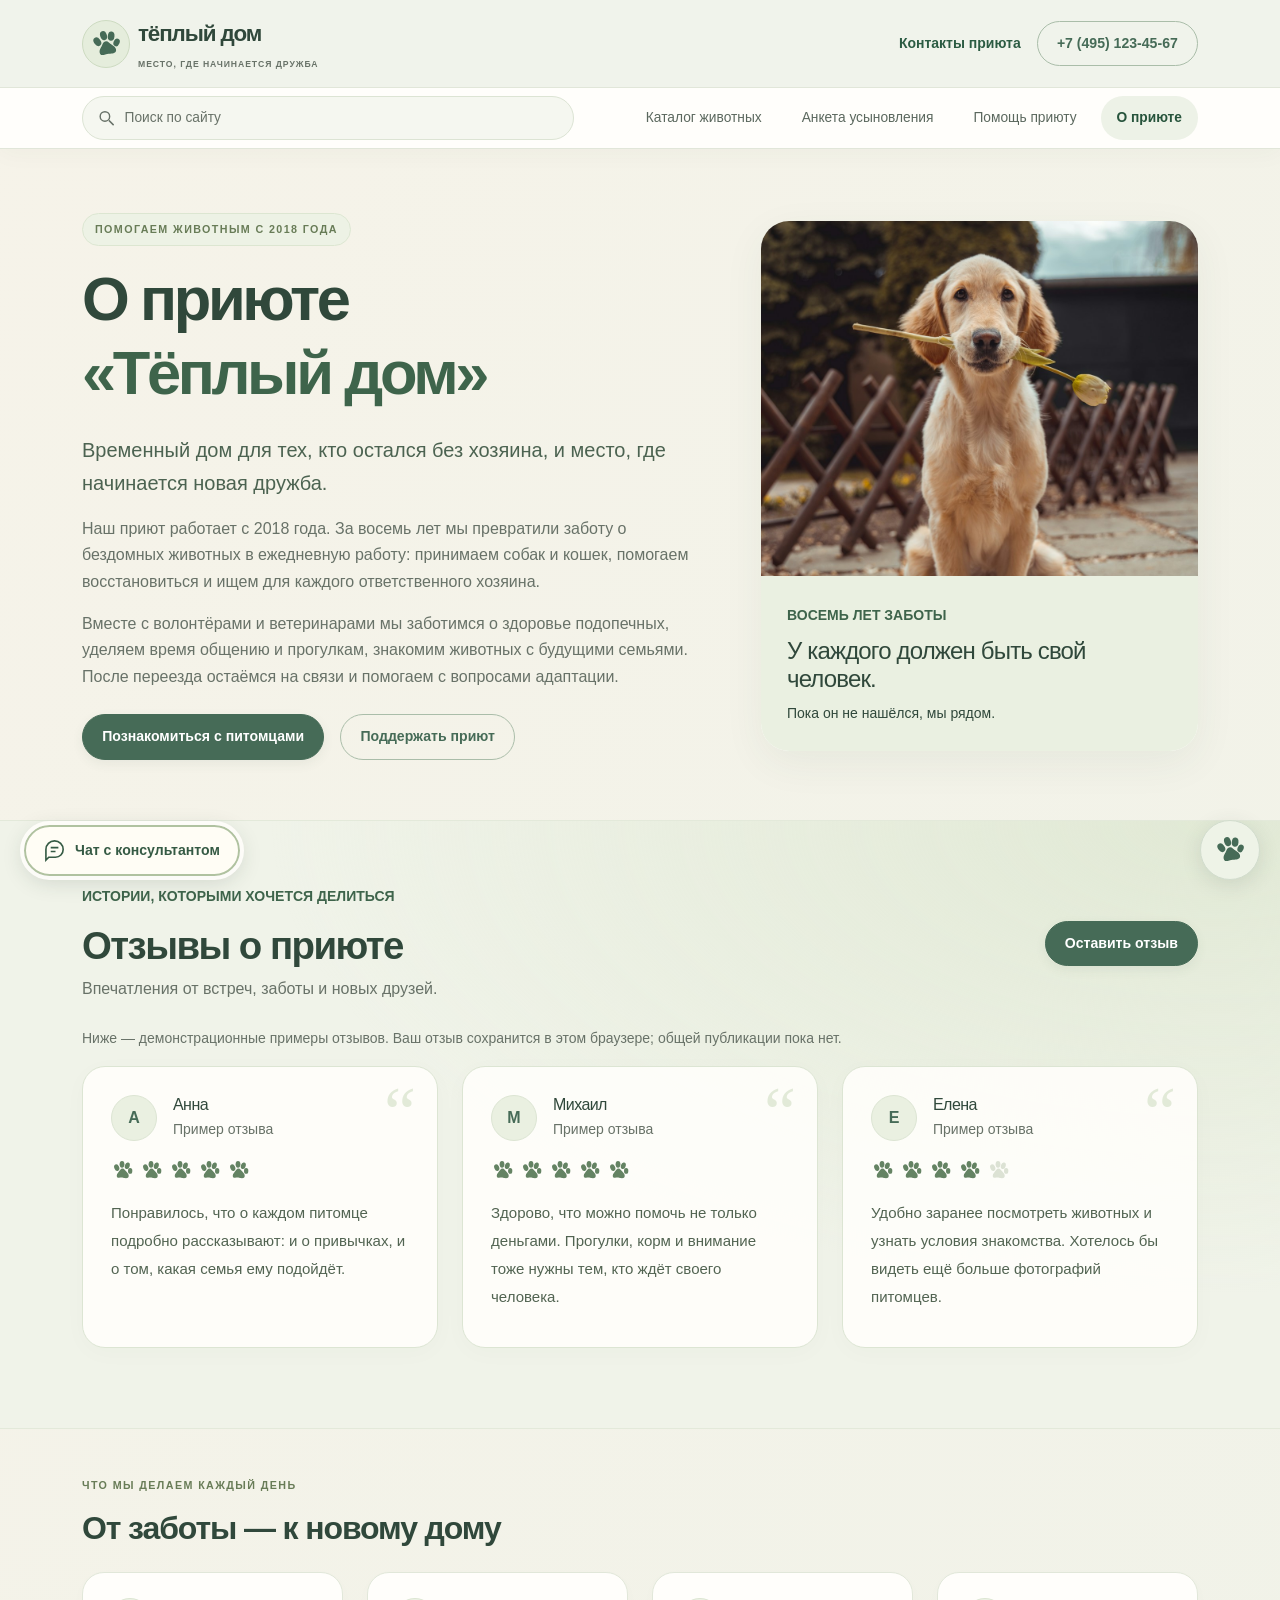
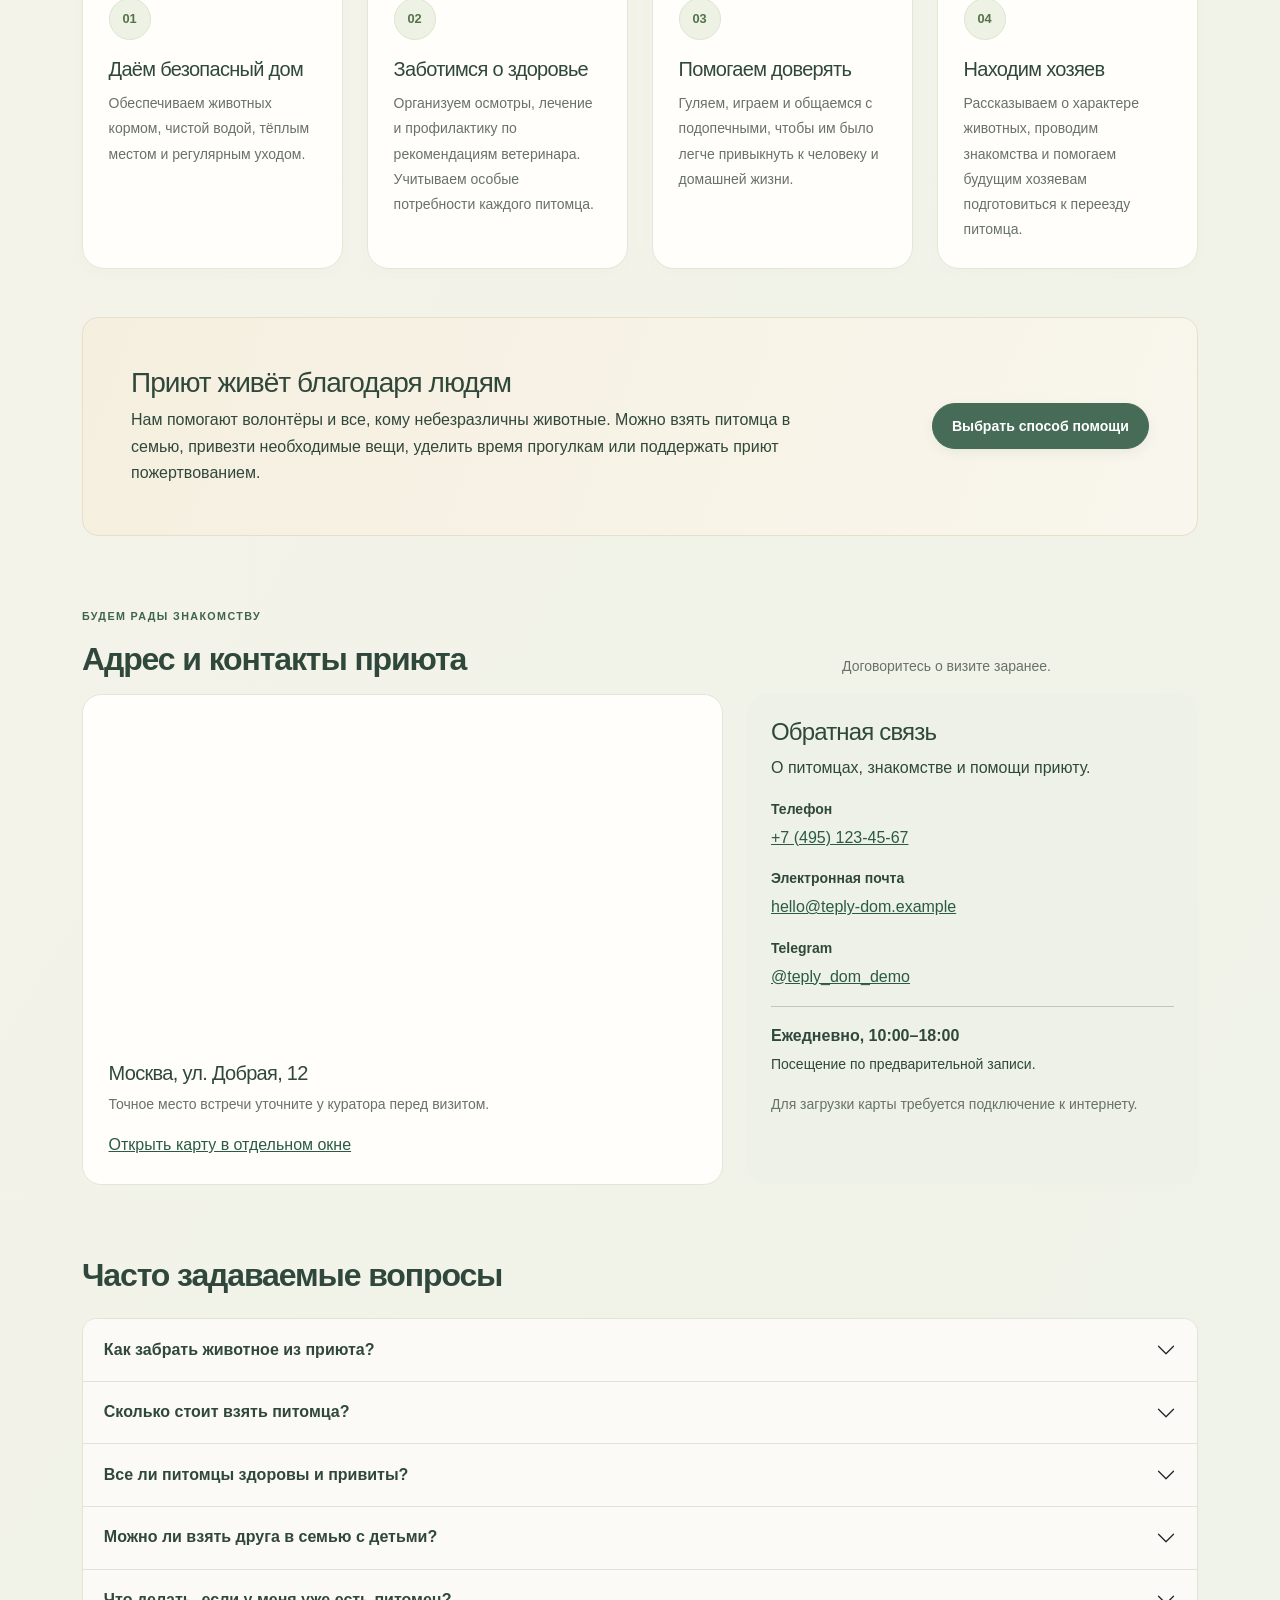
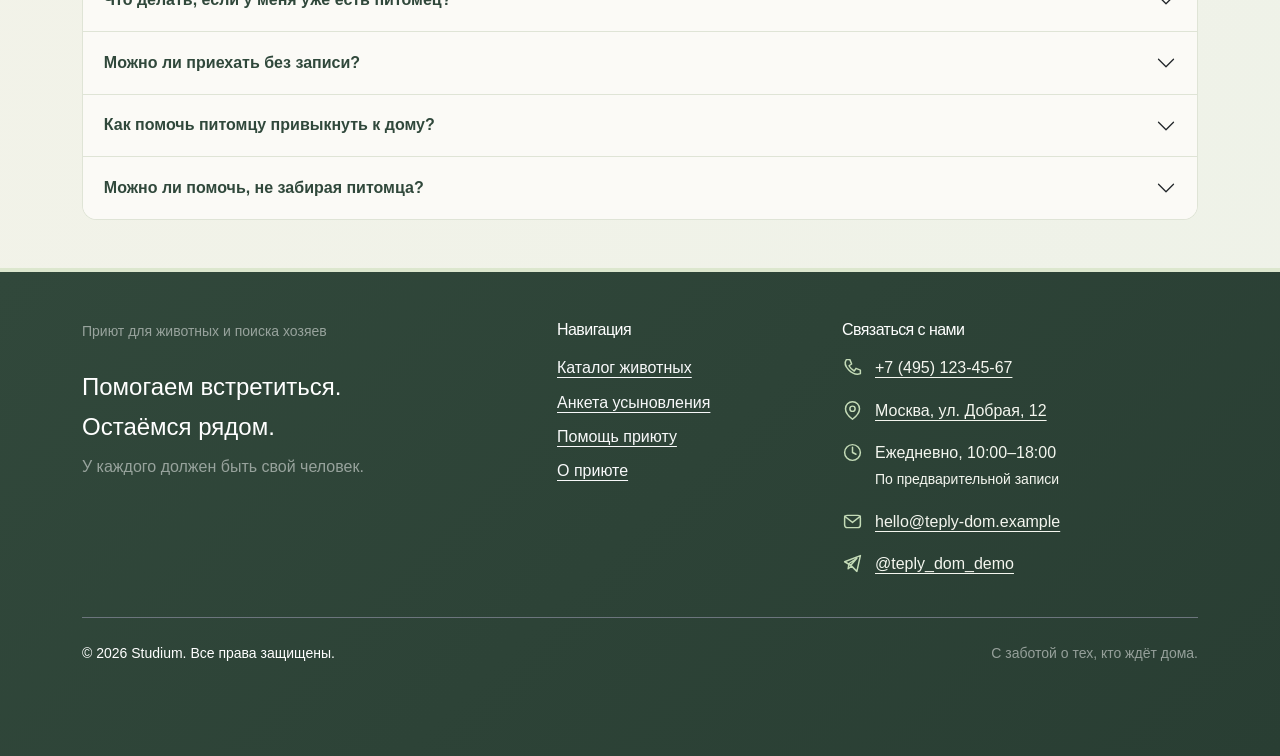
==== commit c3a0fc8b: "Polish shelter design, add second pet photos and refine reviews, filters and support widget" ====
--- a/about.html
+++ b/about.html
@@ -1,3 +1,3 @@
 <!doctype html>
 <html lang="ru"><head><meta charset="UTF-8"><meta name="viewport" content="width=device-width,initial-scale=1"><meta name="description" content="О приюте — каталог животных, усыновление и помощь приюту Тёплый дом."><title>О приюте — Тёплый дом</title><link rel="icon" href="images/logo.svg" type="image/svg+xml"><link href="https://cdn.jsdelivr.net/npm/bootstrap@5.3.8/dist/css/bootstrap.min.css" rel="stylesheet" onerror="this.onerror=null;this.href='vendor/bootstrap.min.css'"><link rel="stylesheet" href="css/custom.css"></head><body class="d-flex flex-column min-vh-100 about-surface"><a class="visually-hidden-focusable position-absolute p-3 bg-white text-dark z-3" href="#main">Перейти к содержимому</a>
-<header class="site-header sticky-top" id="page-top" tabindex="-1"><div class="header-brandbar bg-white py-3 border-bottom"><div class="container d-flex align-items-center justify-content-between gap-3"><a class="navbar-brand d-inline-flex align-items-center gap-2" href="index.html"><span class="brand-paw" aria-hidden="true"><svg viewBox="0 0 48 48" width="32" height="32" fill="currentColor" aria-hidden="true" focusable="false"><ellipse cx="12" cy="18" rx="5" ry="7" transform="rotate(-25 12 18)"/><ellipse cx="23" cy="11" rx="5" ry="7" transform="rotate(-8 23 11)"/><ellipse cx="34" cy="14" rx="5" ry="7" transform="rotate(18 34 14)"/><ellipse cx="40" cy="25" rx="4.5" ry="6" transform="rotate(35 40 25)"/><path d="M12 35c0-5 4-7 7-12 3-4 7-4 10 0 4 5 8 7 8 12 0 7-8 5-12 4-5-1-13 3-13-4Z"/></svg></span><span class="fw-bold">тёплый дом<small class="d-block text-body-secondary brand-caption">МЕСТО, ГДЕ НАЧИНАЕТСЯ ДРУЖБА</small></span></a><div class="d-none d-lg-flex align-items-center gap-3"><a class="text-decoration-none small fw-bold" href="about.html#contacts">Контакты приюта</a><a class="btn btn-outline-success d-none d-lg-inline-flex" href="tel:+74951234567">+7 (495) 123-45-67</a></div><button class="navbar-toggler d-lg-none" type="button" data-bs-toggle="collapse" data-bs-target="#mainNavbar" aria-controls="mainNavbar" aria-expanded="false" aria-label="Открыть меню"><span class="navbar-toggler-icon"></span></button></div></div><nav class="navbar navbar-expand-lg bg-white py-2 border-bottom" aria-label="Основная навигация"><div class="container"><form class="header-search" role="search" id="site-search-form"><label class="visually-hidden" for="site-query">Поиск по сайту</label><div class="header-search-field"><svg width="19" height="19" viewBox="0 0 24 24" fill="none" stroke="currentColor" stroke-width="1.8" aria-hidden="true"><circle cx="10" cy="10" r="6"/><path d="m15 15 6 6"/></svg><input class="form-control" id="site-query" type="search" maxlength="100" placeholder="Поиск по сайту" autocomplete="off" aria-controls="site-search-panel" aria-expanded="false"></div><div class="header-search-panel" id="site-search-panel" role="region" aria-label="Результаты поиска по сайту" hidden><p id="site-search-count" class="small text-body-secondary mb-2" role="status"></p><div id="site-search-results" class="d-grid gap-2"></div></div></form><div class="collapse navbar-collapse" id="mainNavbar"><ul class="navbar-nav ms-lg-auto gap-lg-3"><li class="nav-item"><a class="nav-link "  href="catalog.html">Каталог животных</a></li><li class="nav-item"><a class="nav-link "  href="order.html">Анкета усыновления</a></li><li class="nav-item"><a class="nav-link "  href="help.html">Помощь приюту</a></li><li class="nav-item"><a class="nav-link active" aria-current=page href="about.html">О приюте</a></li></ul></div></div></nav></header><main id="main" tabindex="-1"><section class="container my-5"><div class="row g-4 g-lg-5 align-items-center"><div class="col-12 col-lg-7"><p class="eyebrow text-uppercase fw-bold">Помогаем животным с 2018 года</p><h1 class="display-4 fw-bold">О приюте<br><span class="text-success">«Тёплый дом»</span></h1><p class="lead mt-4">Временный дом для тех, кто остался без хозяина, и место, где начинается новая дружба.</p><p class="text-body-secondary">Наш приют работает с 2018 года. За восемь лет мы превратили заботу о бездомных животных в ежедневную работу: принимаем собак и кошек, помогаем восстановиться и ищем для каждого ответственного хозяина.</p><p class="text-body-secondary">Вместе с волонтёрами и ветеринарами мы заботимся о здоровье подопечных, уделяем время общению и прогулкам, знакомим животных с будущими семьями. После переезда остаёмся на связи и помогаем с вопросами адаптации.</p><div class="d-flex flex-wrap gap-3 mt-4"><a class="btn btn-primary" href="catalog.html">Познакомиться с питомцами</a><a class="btn btn-outline-success" href="help.html">Поддержать приют</a></div></div><div class="col-12 col-lg-5"><div class="card border-0 shadow-sm"><img class="about-photo w-100" src="images/pet-1.jpg" alt="Бруно — один из питомцев приюта"><div class="card-body bg-success-subtle"><span class="small text-success fw-bold">ВОСЕМЬ ЛЕТ ЗАБОТЫ</span><h2 class="h4 mt-2">У каждого должен быть свой человек.</h2><p class="small mb-0">Пока он не нашёлся, мы рядом.</p></div></div></div></div></section><section class="container my-5"><p class="eyebrow text-uppercase fw-bold">Что мы делаем каждый день</p><h2 class="mb-4">От заботы — к новому дому</h2><div class="row g-4"><div class="col-12 col-md-6 col-lg-3"><article class="card h-100"><div class="card-body"><span class="badge rounded-pill text-bg-success mb-3">01</span><h3 class="h5">Даём безопасный дом</h3><p class="small text-body-secondary mb-0">Обеспечиваем животных кормом, чистой водой, тёплым местом и регулярным уходом.</p></div></article></div><div class="col-12 col-md-6 col-lg-3"><article class="card h-100"><div class="card-body"><span class="badge rounded-pill text-bg-success mb-3">02</span><h3 class="h5">Заботимся о здоровье</h3><p class="small text-body-secondary mb-0">Организуем осмотры, лечение и профилактику по рекомендациям ветеринара. Учитываем особые потребности каждого питомца.</p></div></article></div><div class="col-12 col-md-6 col-lg-3"><article class="card h-100"><div class="card-body"><span class="badge rounded-pill text-bg-success mb-3">03</span><h3 class="h5">Помогаем доверять</h3><p class="small text-body-secondary mb-0">Гуляем, играем и общаемся с подопечными, чтобы им было легче привыкнуть к человеку и домашней жизни.</p></div></article></div><div class="col-12 col-md-6 col-lg-3"><article class="card h-100"><div class="card-body"><span class="badge rounded-pill text-bg-success mb-3">04</span><h3 class="h5">Находим хозяев</h3><p class="small text-body-secondary mb-0">Рассказываем о характере животных, проводим знакомства и помогаем будущим хозяевам подготовиться к переезду питомца.</p></div></article></div></div></section><section class="container my-5"><div class="p-4 p-lg-5 rounded-4 bg-warning-subtle"><div class="row g-4 align-items-center"><div class="col-12 col-lg-8"><h2 class="h3">Приют живёт благодаря людям</h2><p class="mb-0">Нам помогают волонтёры и все, кому небезразличны животные. Можно взять питомца в семью, привезти необходимые вещи, уделить время прогулкам или поддержать приют пожертвованием.</p></div><div class="col-12 col-lg-4 text-lg-end"><a class="btn btn-primary" href="help.html">Выбрать способ помощи</a></div></div></div></section><section class="container section-space" id="contacts"><div class="row g-4 align-items-end mb-3"><div class="col-12 col-md-8"><p class="eyebrow small fw-bold text-success text-uppercase">Будем рады знакомству</p><h2 class="mb-0">Адрес и контакты приюта</h2></div><div class="col-12 col-md-4"><p class="small text-body-secondary mb-0">Договоритесь о визите заранее.</p></div></div><div class="row g-4"><div class="col-12 col-lg-7"><div class="card h-100 overflow-hidden"><iframe class="shelter-map" title="Карта: условное расположение приюта в Москве" src="https://www.openstreetmap.org/export/embed.html?bbox=37.59%2C55.735%2C37.65%2C55.765&amp;layer=mapnik&amp;marker=55.75%2C37.62" loading="lazy" referrerpolicy="no-referrer"></iframe><div class="card-body"><h3 class="h5">Москва, ул. Добрая, 12</h3><p class="small text-body-secondary">Точное место встречи уточните у куратора перед визитом.</p><a href="https://www.openstreetmap.org/?mlat=55.75&amp;mlon=37.62#map=15/55.75/37.62" target="_blank" rel="noopener noreferrer">Открыть карту в отдельном окне</a></div></div></div><div class="col-12 col-lg-5"><aside class="card h-100 bg-success-subtle border-0"><div class="card-body p-4"><h3 class="h4">Обратная связь</h3><p>О питомцах, знакомстве и помощи приюту.</p><dl><dt class="small mb-1 mt-3">Телефон</dt><dd><a href="tel:+74951234567">+7 (495) 123-45-67</a></dd><dt class="small mb-1 mt-3">Электронная почта</dt><dd><a class="text-break" href="mailto:hello@teply-dom.example">hello@teply-dom.example</a></dd><dt class="small mb-1 mt-3">Telegram</dt><dd><a href="https://t.me/teply_dom_demo" target="_blank" rel="noopener noreferrer">@teply_dom_demo</a></dd></dl><hr><p class="fw-bold mb-1">Ежедневно, 10:00–18:00</p><p class="small">Посещение по предварительной записи.</p><p class="small text-body-secondary mb-0">Для загрузки карты требуется подключение к интернету.</p></div></aside></div></div></section><section class="container my-5" id="faq"><h2 class="mb-4">Часто задаваемые вопросы</h2><div class="accordion" id="faqAccordion"><div class="accordion-item"><h3 class="accordion-header"><button class="accordion-button collapsed" type="button" data-bs-toggle="collapse" data-bs-target="#faq-0" aria-expanded="false" aria-controls="faq-0">Как забрать животное из приюта?</button></h3><div id="faq-0" class="accordion-collapse collapse" data-bs-parent="#faqAccordion"><div class="accordion-body">Выберите питомца, заполните анкету и договоритесь о встрече с куратором. Подготовьте дом, подпишите договор ответственного содержания и заберите друга.</div></div></div><div class="accordion-item"><h3 class="accordion-header"><button class="accordion-button collapsed" type="button" data-bs-toggle="collapse" data-bs-target="#faq-1" aria-expanded="false" aria-controls="faq-1">Сколько стоит взять питомца?</button></h3><div id="faq-1" class="accordion-collapse collapse" data-bs-parent="#faqAccordion"><div class="accordion-body">Животных передают бесплатно. Заранее рассчитайте расходы на корм, ветеринара и необходимые вещи. Пожертвования добровольны.</div></div></div><div class="accordion-item"><h3 class="accordion-header"><button class="accordion-button collapsed" type="button" data-bs-toggle="collapse" data-bs-target="#faq-2" aria-expanded="false" aria-controls="faq-2">Все ли питомцы здоровы и привиты?</button></h3><div id="faq-2" class="accordion-collapse collapse" data-bs-parent="#faqAccordion"><div class="accordion-body">В каждой карточке указаны сведения о здоровье. Перед передачей куратор расскажет о прививках, обследованиях и индивидуальных потребностях и передаст имеющиеся ветеринарные документы.</div></div></div><div class="accordion-item"><h3 class="accordion-header"><button class="accordion-button collapsed" type="button" data-bs-toggle="collapse" data-bs-target="#faq-3" aria-expanded="false" aria-controls="faq-3">Можно ли взять друга в семью с детьми?</button></h3><div id="faq-3" class="accordion-collapse collapse" data-bs-parent="#faqAccordion"><div class="accordion-body">Да, если характер животного подходит семье. Расскажите куратору о возрасте детей и приезжайте на знакомство вместе.</div></div></div><div class="accordion-item"><h3 class="accordion-header"><button class="accordion-button collapsed" type="button" data-bs-toggle="collapse" data-bs-target="#faq-4" aria-expanded="false" aria-controls="faq-4">Что делать, если у меня уже есть питомец?</button></h3><div id="faq-4" class="accordion-collapse collapse" data-bs-parent="#faqAccordion"><div class="accordion-body">Сообщите об этом в анкете. Куратор поможет оценить совместимость и подготовить план постепенного знакомства.</div></div></div><div class="accordion-item"><h3 class="accordion-header"><button class="accordion-button collapsed" type="button" data-bs-toggle="collapse" data-bs-target="#faq-5" aria-expanded="false" aria-controls="faq-5">Можно ли приехать без записи?</button></h3><div id="faq-5" class="accordion-collapse collapse" data-bs-parent="#faqAccordion"><div class="accordion-body">Пожалуйста, запишитесь заранее по телефону. Приют работает ежедневно с 10:00 до 18:00.</div></div></div><div class="accordion-item"><h3 class="accordion-header"><button class="accordion-button collapsed" type="button" data-bs-toggle="collapse" data-bs-target="#faq-6" aria-expanded="false" aria-controls="faq-6">Как помочь питомцу привыкнуть к дому?</button></h3><div id="faq-6" class="accordion-collapse collapse" data-bs-parent="#faqAccordion"><div class="accordion-body">Подготовьте спокойное место, привычный корм и понятный режим. Дайте животному время, не торопите общение. При сложностях обращайтесь к куратору.</div></div></div><div class="accordion-item"><h3 class="accordion-header"><button class="accordion-button collapsed" type="button" data-bs-toggle="collapse" data-bs-target="#faq-7" aria-expanded="false" aria-controls="faq-7">Можно ли помочь, не забирая питомца?</button></h3><div id="faq-7" class="accordion-collapse collapse" data-bs-parent="#faqAccordion"><div class="accordion-body">Да: стать волонтёром, привезти корм и необходимые вещи или поделиться ссылкой на каталог. Варианты собраны на странице помощи.</div></div></div></div></section><section class="reviews-section py-5" id="reviews"><div class="container"><div class="d-flex flex-wrap justify-content-between align-items-center gap-3 mb-4"><div><p class="small text-uppercase text-success fw-bold">Истории, которыми хочется делиться</p><h2 class="mb-2">Отзывы о приюте</h2><p class="text-body-secondary mb-0">Впечатления от встреч, заботы и новых друзей.</p></div><button type="button" class="btn btn-primary" data-bs-toggle="modal" data-bs-target="#review-modal">Оставить отзыв</button></div><p class="small text-body-secondary">Ниже — демонстрационные примеры отзывов. Ваш отзыв сохранится в этом браузере; общей публикации пока нет.</p><div id="review-list" class="row g-4" aria-label="Отзывы о приюте"></div><p id="review-status" role="status" class="small text-success mt-3 mb-0"></p></div></section><div class="modal fade" id="review-modal" tabindex="-1" aria-labelledby="review-modal-title" aria-hidden="true"><div class="modal-dialog modal-dialog-centered modal-dialog-scrollable"><div class="modal-content"><div class="modal-header"><h2 class="modal-title fs-5" id="review-modal-title">Оставить отзыв</h2><button class="btn-close" type="button" data-bs-dismiss="modal" aria-label="Закрыть окно отзыва"></button></div><div class="modal-body"><p class="small text-body-secondary">Расскажите о своём опыте. Отзыв будет виден только в этом браузере.</p><form id="review-form"><label for="review-name" class="form-label">Ваше имя</label><input id="review-name" class="form-control mb-4" required maxlength="60" autocomplete="given-name" placeholder="Как к вам обращаться?"><fieldset class="mb-4"><legend class="form-label">Ваша оценка</legend><div class="paw-rating"><input class="visually-hidden paw-radio" type="radio" name="rating" id="review-rating-1" value="1" required><label class="paw-choice" for="review-rating-1" title="1 из 5"><span class="visually-hidden">1 из 5 лапок</span><svg viewBox="0 0 48 48" width="27" height="27" fill="currentColor" aria-hidden="true"><ellipse cx="12" cy="18" rx="5" ry="7" transform="rotate(-25 12 18)"/><ellipse cx="23" cy="11" rx="5" ry="7"/><ellipse cx="34" cy="14" rx="5" ry="7" transform="rotate(18 34 14)"/><ellipse cx="40" cy="25" rx="4.5" ry="6"/><path d="M12 35c0-5 4-7 7-12 3-4 7-4 10 0 4 5 8 7 8 12 0 7-8 5-12 4-5-1-13 3-13-4Z"/></svg></label><input class="visually-hidden paw-radio" type="radio" name="rating" id="review-rating-2" value="2" required><label class="paw-choice" for="review-rating-2" title="2 из 5"><span class="visually-hidden">2 из 5 лапок</span><svg viewBox="0 0 48 48" width="27" height="27" fill="currentColor" aria-hidden="true"><ellipse cx="12" cy="18" rx="5" ry="7" transform="rotate(-25 12 18)"/><ellipse cx="23" cy="11" rx="5" ry="7"/><ellipse cx="34" cy="14" rx="5" ry="7" transform="rotate(18 34 14)"/><ellipse cx="40" cy="25" rx="4.5" ry="6"/><path d="M12 35c0-5 4-7 7-12 3-4 7-4 10 0 4 5 8 7 8 12 0 7-8 5-12 4-5-1-13 3-13-4Z"/></svg></label><input class="visually-hidden paw-radio" type="radio" name="rating" id="review-rating-3" value="3" required><label class="paw-choice" for="review-rating-3" title="3 из 5"><span class="visually-hidden">3 из 5 лапок</span><svg viewBox="0 0 48 48" width="27" height="27" fill="currentColor" aria-hidden="true"><ellipse cx="12" cy="18" rx="5" ry="7" transform="rotate(-25 12 18)"/><ellipse cx="23" cy="11" rx="5" ry="7"/><ellipse cx="34" cy="14" rx="5" ry="7" transform="rotate(18 34 14)"/><ellipse cx="40" cy="25" rx="4.5" ry="6"/><path d="M12 35c0-5 4-7 7-12 3-4 7-4 10 0 4 5 8 7 8 12 0 7-8 5-12 4-5-1-13 3-13-4Z"/></svg></label><input class="visually-hidden paw-radio" type="radio" name="rating" id="review-rating-4" value="4" required><label class="paw-choice" for="review-rating-4" title="4 из 5"><span class="visually-hidden">4 из 5 лапок</span><svg viewBox="0 0 48 48" width="27" height="27" fill="currentColor" aria-hidden="true"><ellipse cx="12" cy="18" rx="5" ry="7" transform="rotate(-25 12 18)"/><ellipse cx="23" cy="11" rx="5" ry="7"/><ellipse cx="34" cy="14" rx="5" ry="7" transform="rotate(18 34 14)"/><ellipse cx="40" cy="25" rx="4.5" ry="6"/><path d="M12 35c0-5 4-7 7-12 3-4 7-4 10 0 4 5 8 7 8 12 0 7-8 5-12 4-5-1-13 3-13-4Z"/></svg></label><input class="visually-hidden paw-radio" type="radio" name="rating" id="review-rating-5" value="5" required><label class="paw-choice" for="review-rating-5" title="5 из 5"><span class="visually-hidden">5 из 5 лапок</span><svg viewBox="0 0 48 48" width="27" height="27" fill="currentColor" aria-hidden="true"><ellipse cx="12" cy="18" rx="5" ry="7" transform="rotate(-25 12 18)"/><ellipse cx="23" cy="11" rx="5" ry="7"/><ellipse cx="34" cy="14" rx="5" ry="7" transform="rotate(18 34 14)"/><ellipse cx="40" cy="25" rx="4.5" ry="6"/><path d="M12 35c0-5 4-7 7-12 3-4 7-4 10 0 4 5 8 7 8 12 0 7-8 5-12 4-5-1-13 3-13-4Z"/></svg></label></div><p class="small text-body-secondary mt-2 mb-0" id="rating-caption">Выберите от 1 до 5 лапок</p></fieldset><label for="review-text" class="form-label">Текст отзыва</label><textarea id="review-text" class="form-control mb-3" rows="4" minlength="10" maxlength="1500" required placeholder="Что вам понравилось? От 10 до 1500 символов."></textarea><p class="small" id="review-form-status" role="status"></p><button class="btn btn-primary w-100" type="submit">Добавить отзыв</button></form></div></div></div></div></main><footer class="site-footer bg-dark text-white pt-5 pb-4 mt-auto"><div class="container"><div class="row g-4"><div class="col-12 col-md-5"><p class="small text-white-50 mb-0">Приют для животных и поиска хозяев</p><p class="fs-4 mt-4 mb-2">Помогаем встретиться.<br>Остаёмся рядом.</p><p class="text-white-50">У каждого должен быть свой человек.</p></div><div class="col-12 col-md-3"><h2 class="h6 mb-3">Навигация</h2><ul class="list-unstyled"><li class="mb-2"><a class="link-light" href="catalog.html">Каталог животных</a></li><li class="mb-2"><a class="link-light" href="order.html">Анкета усыновления</a></li><li class="mb-2"><a class="link-light" href="help.html">Помощь приюту</a></li><li class="mb-2"><a class="link-light" href="about.html">О приюте</a></li></ul></div><div class="col-12 col-md-4"><h2 class="h6 mb-3">Связаться с нами</h2><address class="mb-0 footer-contacts"><a href="tel:+74951234567"><svg class="contact-icon" viewBox="0 0 24 24" fill="none" stroke="currentColor" stroke-width="1.7" stroke-linecap="round" stroke-linejoin="round" aria-hidden="true"><path d="M5 3h4l2 5-3 2a15 15 0 0 0 6 6l2-3 5 2v4c-9 3-21-9-16-16Z"/></svg><span>+7 (495) 123-45-67</span></a><a href="about.html#contacts"><svg class="contact-icon" viewBox="0 0 24 24" fill="none" stroke="currentColor" stroke-width="1.7" stroke-linecap="round" stroke-linejoin="round" aria-hidden="true"><path d="M20 10c0 6-8 12-8 12S4 16 4 10a8 8 0 1 1 16 0Z"/><circle cx="12" cy="10" r="3"/></svg><span>Москва, ул. Добрая, 12</span></a><p><svg class="contact-icon" viewBox="0 0 24 24" fill="none" stroke="currentColor" stroke-width="1.7" stroke-linecap="round" stroke-linejoin="round" aria-hidden="true"><circle cx="12" cy="12" r="9"/><path d="M12 6v6l4 2"/></svg><span>Ежедневно, 10:00–18:00<br><small>По предварительной записи</small></span></p><a href="mailto:hello@teply-dom.example"><svg class="contact-icon" viewBox="0 0 24 24" fill="none" stroke="currentColor" stroke-width="1.7" stroke-linecap="round" stroke-linejoin="round" aria-hidden="true"><rect x="3" y="5" width="18" height="14" rx="3"/><path d="m3 6 9 7 9-7"/></svg><span>hello@teply-dom.example</span></a><a href="https://t.me/teply_dom_demo" target="_blank" rel="noopener noreferrer"><svg class="contact-icon" viewBox="0 0 24 24" fill="none" stroke="currentColor" stroke-width="1.7" stroke-linecap="round" stroke-linejoin="round" aria-hidden="true"><path d="m3 10 18-7-4 18-6-6-4 3 1-6 9-6-7 8Z"/></svg><span>@teply_dom_demo</span></a></address></div></div><div class="border-top border-secondary mt-4 pt-4 d-flex flex-wrap align-items-center justify-content-between gap-3"><small>© 2026 Studium. Все права защищены.</small><small class="text-white-50">С заботой о тех, кто ждёт дома.</small></div></div></footer><button class="btn shadow back-top scroll-top-button" id="floating-top" type="button" data-back-top aria-label="Наверх страницы" title="Наверх страницы"><svg viewBox="0 0 48 48" width="32" height="32" fill="currentColor" aria-hidden="true" focusable="false"><ellipse cx="12" cy="18" rx="5" ry="7" transform="rotate(-25 12 18)"/><ellipse cx="23" cy="11" rx="5" ry="7" transform="rotate(-8 23 11)"/><ellipse cx="34" cy="14" rx="5" ry="7" transform="rotate(18 34 14)"/><ellipse cx="40" cy="25" rx="4.5" ry="6" transform="rotate(35 40 25)"/><path d="M12 35c0-5 4-7 7-12 3-4 7-4 10 0 4 5 8 7 8 12 0 7-8 5-12 4-5-1-13 3-13-4Z"/></svg></button><div class="modal fade" id="orderModal" tabindex="-1" aria-labelledby="orderModalLabel" aria-hidden="true"><div class="modal-dialog modal-dialog-centered modal-dialog-scrollable"><div class="modal-content"><div class="modal-header"><h2 class="modal-title fs-5" id="orderModalLabel">Знакомство с питомцем</h2><button class="btn-close" type="button" data-bs-dismiss="modal" aria-label="Закрыть"></button></div><div class="modal-body"><div class="alert alert-info small" role="alert">Укажите имя и телефон. Мы подготовим письмо куратору о знакомстве с выбранным питомцем. Данные не отправляются автоматически.</div><p>Вы выбрали: <strong id="modal-pet-label">Бруно</strong></p><form id="quick-form"><input type="hidden" name="pet" value="Бруно"><div class="mb-3"><label class="form-label" for="quick-name">Ваше имя *</label><input class="form-control" id="quick-name" name="name" autocomplete="name" required maxlength="100"></div><div class="mb-3"><label class="form-label" for="quick-phone">Телефон *</label><input class="form-control" id="quick-phone" name="phone" type="tel" autocomplete="tel" pattern="[+0-9 ()-]{7,25}" title="От 7 до 25 символов: цифры, пробелы, +, скобки или дефис" required></div><div class="form-check"><input class="form-check-input" id="quick-agree" name="agree" type="checkbox" required><label class="form-check-label small" for="quick-agree">Мне есть 18 лет, я согласен(на) на обработку данных в этой локальной форме. *</label></div></form><div id="quick-result" class="alert alert-success mt-3" role="status" hidden></div><div id="quick-actions" class="d-flex flex-wrap gap-2 mt-3" hidden><a class="btn btn-primary" id="quick-email" href="mailto:hello@teply-dom.example">Отправить заявку по почте</a><button type="button" class="btn btn-outline-secondary" id="quick-download">Скачать копию</button></div></div><div class="modal-footer"><button type="button" class="btn btn-outline-secondary" data-bs-dismiss="modal">Закрыть</button><button type="submit" form="quick-form" class="btn btn-primary">Подготовить заявку</button></div></div></div></div><script src="https://cdn.jsdelivr.net/npm/bootstrap@5.3.8/dist/js/bootstrap.bundle.min.js" onerror="this.onerror=null;this.src='vendor/bootstrap.bundle.min.js'"></script><script src="js/data.js"></script><script src="js/app.js"></script><section class="support-widget" id="chat-widget" aria-labelledby="chat-widget-title" hidden><div class="support-widget-header"><span class="support-avatar" aria-hidden="true">ТД</span><div><h2 class="h6 mb-1" id="chat-widget-title">Поддержка приюта</h2><p class="mb-0 small">Автоматический помощник</p></div><button type="button" id="chat-close" class="support-close" aria-label="Свернуть чат">×</button></div><div class="support-widget-body"><p class="chat-notice">Отвечает автоматический помощник. Для связи с сотрудником позвоните в приют.</p><div id="chat-log" role="log" aria-label="Переписка" aria-live="polite" class="chat-log"><p class="chat-bubble">Здравствуйте! Подскажу, как взять питомца, помочь приюту или записаться на визит.</p></div><div class="d-flex flex-wrap gap-2 my-3"><button type="button" class="btn btn-sm btn-outline-primary" data-chat-question="Как взять питомца?">Взять питомца</button><button type="button" class="btn btn-sm btn-outline-primary" data-chat-question="Как помочь?">Помочь</button><button type="button" class="btn btn-sm btn-outline-primary" data-chat-question="Как приехать?">Приехать</button></div><form id="chat-form"><label class="form-label" for="chat-message">Ваш вопрос</label><div class="input-group"><input class="form-control" id="chat-message" required maxlength="500" autocomplete="off"><button class="btn btn-primary" type="submit">Отправить</button></div></form><a class="d-inline-block small mt-3" href="tel:+74951234567">Позвонить сотруднику: +7 (495) 123-45-67</a></div></section><button class="btn btn-primary chat-launch" id="chat-toggle" type="button" aria-controls="chat-widget" aria-expanded="false"><svg viewBox="0 0 24 24" width="20" height="20" fill="none" stroke="currentColor" stroke-width="1.7" aria-hidden="true"><path d="M20 11a8 8 0 0 1-8 8H5l-3 3V11a9 9 0 0 1 18 0Z"/><path d="M7 9h8M7 13h5"/></svg> Чат с консультантом</button><p class="visually-hidden" id="favorite-status" role="status"></p><script src="js/search-data.js"></script><script src="js/community.js"></script></body></html>+<header class="site-header sticky-top" id="page-top" tabindex="-1"><div class="header-brandbar bg-white py-3 border-bottom"><div class="container d-flex align-items-center justify-content-between gap-3"><a class="navbar-brand d-inline-flex align-items-center gap-2" href="index.html"><span class="brand-paw" aria-hidden="true"><svg viewBox="0 0 48 48" width="32" height="32" fill="currentColor" aria-hidden="true" focusable="false"><ellipse cx="12" cy="18" rx="5" ry="7" transform="rotate(-25 12 18)"/><ellipse cx="23" cy="11" rx="5" ry="7" transform="rotate(-8 23 11)"/><ellipse cx="34" cy="14" rx="5" ry="7" transform="rotate(18 34 14)"/><ellipse cx="40" cy="25" rx="4.5" ry="6" transform="rotate(35 40 25)"/><path d="M12 35c0-5 4-7 7-12 3-4 7-4 10 0 4 5 8 7 8 12 0 7-8 5-12 4-5-1-13 3-13-4Z"/></svg></span><span class="fw-bold">тёплый дом<small class="d-block text-body-secondary brand-caption">МЕСТО, ГДЕ НАЧИНАЕТСЯ ДРУЖБА</small></span></a><div class="d-none d-lg-flex align-items-center gap-3"><a class="text-decoration-none small fw-bold" href="about.html#contacts">Контакты приюта</a><a class="btn btn-outline-success d-none d-lg-inline-flex" href="tel:+74951234567">+7 (495) 123-45-67</a></div><button class="navbar-toggler d-lg-none" type="button" data-bs-toggle="collapse" data-bs-target="#mainNavbar" aria-controls="mainNavbar" aria-expanded="false" aria-label="Открыть меню"><span class="navbar-toggler-icon"></span></button></div></div><nav class="navbar navbar-expand-lg bg-white py-2 border-bottom" aria-label="Основная навигация"><div class="container"><form class="header-search" role="search" id="site-search-form"><label class="visually-hidden" for="site-query">Поиск по сайту</label><div class="header-search-field"><svg width="19" height="19" viewBox="0 0 24 24" fill="none" stroke="currentColor" stroke-width="1.8" aria-hidden="true"><circle cx="10" cy="10" r="6"/><path d="m15 15 6 6"/></svg><input class="form-control" id="site-query" type="search" maxlength="100" placeholder="Поиск по сайту" autocomplete="off" aria-controls="site-search-panel" aria-expanded="false"></div><div class="header-search-panel" id="site-search-panel" role="region" aria-label="Результаты поиска по сайту" hidden><p id="site-search-count" class="small text-body-secondary mb-2" role="status"></p><div id="site-search-results" class="d-grid gap-2"></div></div></form><div class="collapse navbar-collapse" id="mainNavbar"><ul class="navbar-nav ms-lg-auto gap-lg-3"><li class="nav-item"><a class="nav-link "  href="catalog.html">Каталог животных</a></li><li class="nav-item"><a class="nav-link "  href="order.html">Анкета усыновления</a></li><li class="nav-item"><a class="nav-link "  href="help.html">Помощь приюту</a></li><li class="nav-item"><a class="nav-link active" aria-current=page href="about.html">О приюте</a></li></ul></div></div></nav></header><main id="main" class="about-page" tabindex="-1"><section class="container my-5 about-intro"><div class="row g-4 g-lg-5 align-items-center"><div class="col-12 col-lg-7"><p class="eyebrow text-uppercase fw-bold">Помогаем животным с 2018 года</p><h1 class="display-4 fw-bold">О приюте<br><span class="text-success">«Тёплый дом»</span></h1><p class="lead mt-4">Временный дом для тех, кто остался без хозяина, и место, где начинается новая дружба.</p><p class="text-body-secondary">Наш приют работает с 2018 года. За восемь лет мы превратили заботу о бездомных животных в ежедневную работу: принимаем собак и кошек, помогаем восстановиться и ищем для каждого ответственного хозяина.</p><p class="text-body-secondary">Вместе с волонтёрами и ветеринарами мы заботимся о здоровье подопечных, уделяем время общению и прогулкам, знакомим животных с будущими семьями. После переезда остаёмся на связи и помогаем с вопросами адаптации.</p><div class="d-flex flex-wrap gap-3 mt-4"><a class="btn btn-primary" href="catalog.html">Познакомиться с питомцами</a><a class="btn btn-outline-success" href="help.html">Поддержать приют</a></div></div><div class="col-12 col-lg-5"><div class="card border-0 shadow-sm about-story-card"><img class="about-photo w-100" src="images/pet-1.jpg" alt="Бруно — один из питомцев приюта"><div class="card-body bg-success-subtle"><span class="small text-success fw-bold">ВОСЕМЬ ЛЕТ ЗАБОТЫ</span><h2 class="h4 mt-2">У каждого должен быть свой человек.</h2><p class="small mb-0">Пока он не нашёлся, мы рядом.</p></div></div></div></div></section><section class="reviews-section py-5" id="reviews"><div class="container"><div class="d-flex flex-wrap justify-content-between align-items-center gap-3 mb-4"><div><p class="small text-uppercase text-success fw-bold">Истории, которыми хочется делиться</p><h2 class="mb-2">Отзывы о приюте</h2><p class="text-body-secondary mb-0">Впечатления от встреч, заботы и новых друзей.</p></div><button type="button" class="btn btn-primary" data-bs-toggle="modal" data-bs-target="#review-modal">Оставить отзыв</button></div><p class="small text-body-secondary">Ниже — демонстрационные примеры отзывов. Ваш отзыв сохранится в этом браузере; общей публикации пока нет.</p><div id="review-list" class="row g-4" aria-label="Отзывы о приюте"></div><p id="review-status" role="status" class="small text-success mt-3 mb-0"></p></div></section><section class="container my-5"><p class="eyebrow text-uppercase fw-bold">Что мы делаем каждый день</p><h2 class="mb-4">От заботы — к новому дому</h2><div class="row g-4"><div class="col-12 col-md-6 col-lg-3"><article class="card h-100 shelter-feature"><div class="card-body"><span class="badge rounded-pill text-bg-success mb-3">01</span><h3 class="h5">Даём безопасный дом</h3><p class="small text-body-secondary mb-0">Обеспечиваем животных кормом, чистой водой, тёплым местом и регулярным уходом.</p></div></article></div><div class="col-12 col-md-6 col-lg-3"><article class="card h-100 shelter-feature"><div class="card-body"><span class="badge rounded-pill text-bg-success mb-3">02</span><h3 class="h5">Заботимся о здоровье</h3><p class="small text-body-secondary mb-0">Организуем осмотры, лечение и профилактику по рекомендациям ветеринара. Учитываем особые потребности каждого питомца.</p></div></article></div><div class="col-12 col-md-6 col-lg-3"><article class="card h-100 shelter-feature"><div class="card-body"><span class="badge rounded-pill text-bg-success mb-3">03</span><h3 class="h5">Помогаем доверять</h3><p class="small text-body-secondary mb-0">Гуляем, играем и общаемся с подопечными, чтобы им было легче привыкнуть к человеку и домашней жизни.</p></div></article></div><div class="col-12 col-md-6 col-lg-3"><article class="card h-100 shelter-feature"><div class="card-body"><span class="badge rounded-pill text-bg-success mb-3">04</span><h3 class="h5">Находим хозяев</h3><p class="small text-body-secondary mb-0">Рассказываем о характере животных, проводим знакомства и помогаем будущим хозяевам подготовиться к переезду питомца.</p></div></article></div></div></section><section class="container my-5"><div class="p-4 p-lg-5 rounded-4 bg-warning-subtle about-help-card"><div class="row g-4 align-items-center"><div class="col-12 col-lg-8"><h2 class="h3">Приют живёт благодаря людям</h2><p class="mb-0">Нам помогают волонтёры и все, кому небезразличны животные. Можно взять питомца в семью, привезти необходимые вещи, уделить время прогулкам или поддержать приют пожертвованием.</p></div><div class="col-12 col-lg-4 text-lg-end"><a class="btn btn-primary" href="help.html">Выбрать способ помощи</a></div></div></div></section><section class="container section-space" id="contacts"><div class="row g-4 align-items-end mb-3"><div class="col-12 col-md-8"><p class="eyebrow small fw-bold text-success text-uppercase">Будем рады знакомству</p><h2 class="mb-0">Адрес и контакты приюта</h2></div><div class="col-12 col-md-4"><p class="small text-body-secondary mb-0">Договоритесь о визите заранее.</p></div></div><div class="row g-4"><div class="col-12 col-lg-7"><div class="card h-100 overflow-hidden"><iframe class="shelter-map" title="Карта: условное расположение приюта в Москве" src="https://www.openstreetmap.org/export/embed.html?bbox=37.59%2C55.735%2C37.65%2C55.765&amp;layer=mapnik&amp;marker=55.75%2C37.62" loading="lazy" referrerpolicy="no-referrer"></iframe><div class="card-body"><h3 class="h5">Москва, ул. Добрая, 12</h3><p class="small text-body-secondary">Точное место встречи уточните у куратора перед визитом.</p><a href="https://www.openstreetmap.org/?mlat=55.75&amp;mlon=37.62#map=15/55.75/37.62" target="_blank" rel="noopener noreferrer">Открыть карту в отдельном окне</a></div></div></div><div class="col-12 col-lg-5"><aside class="card h-100 bg-success-subtle border-0"><div class="card-body p-4"><h3 class="h4">Обратная связь</h3><p>О питомцах, знакомстве и помощи приюту.</p><dl><dt class="small mb-1 mt-3">Телефон</dt><dd><a href="tel:+74951234567">+7 (495) 123-45-67</a></dd><dt class="small mb-1 mt-3">Электронная почта</dt><dd><a class="text-break" href="mailto:hello@teply-dom.example">hello@teply-dom.example</a></dd><dt class="small mb-1 mt-3">Telegram</dt><dd><a href="https://t.me/teply_dom_demo" target="_blank" rel="noopener noreferrer">@teply_dom_demo</a></dd></dl><hr><p class="fw-bold mb-1">Ежедневно, 10:00–18:00</p><p class="small">Посещение по предварительной записи.</p><p class="small text-body-secondary mb-0">Для загрузки карты требуется подключение к интернету.</p></div></aside></div></div></section><section class="container my-5" id="faq"><h2 class="mb-4">Часто задаваемые вопросы</h2><div class="accordion" id="faqAccordion"><div class="accordion-item"><h3 class="accordion-header"><button class="accordion-button collapsed" type="button" data-bs-toggle="collapse" data-bs-target="#faq-0" aria-expanded="false" aria-controls="faq-0">Как забрать животное из приюта?</button></h3><div id="faq-0" class="accordion-collapse collapse" data-bs-parent="#faqAccordion"><div class="accordion-body">Выберите питомца, заполните анкету и договоритесь о встрече с куратором. Подготовьте дом, подпишите договор ответственного содержания и заберите друга.</div></div></div><div class="accordion-item"><h3 class="accordion-header"><button class="accordion-button collapsed" type="button" data-bs-toggle="collapse" data-bs-target="#faq-1" aria-expanded="false" aria-controls="faq-1">Сколько стоит взять питомца?</button></h3><div id="faq-1" class="accordion-collapse collapse" data-bs-parent="#faqAccordion"><div class="accordion-body">Животных передают бесплатно. Заранее рассчитайте расходы на корм, ветеринара и необходимые вещи. Пожертвования добровольны.</div></div></div><div class="accordion-item"><h3 class="accordion-header"><button class="accordion-button collapsed" type="button" data-bs-toggle="collapse" data-bs-target="#faq-2" aria-expanded="false" aria-controls="faq-2">Все ли питомцы здоровы и привиты?</button></h3><div id="faq-2" class="accordion-collapse collapse" data-bs-parent="#faqAccordion"><div class="accordion-body">В каждой карточке указаны сведения о здоровье. Перед передачей куратор расскажет о прививках, обследованиях и индивидуальных потребностях и передаст имеющиеся ветеринарные документы.</div></div></div><div class="accordion-item"><h3 class="accordion-header"><button class="accordion-button collapsed" type="button" data-bs-toggle="collapse" data-bs-target="#faq-3" aria-expanded="false" aria-controls="faq-3">Можно ли взять друга в семью с детьми?</button></h3><div id="faq-3" class="accordion-collapse collapse" data-bs-parent="#faqAccordion"><div class="accordion-body">Да, если характер животного подходит семье. Расскажите куратору о возрасте детей и приезжайте на знакомство вместе.</div></div></div><div class="accordion-item"><h3 class="accordion-header"><button class="accordion-button collapsed" type="button" data-bs-toggle="collapse" data-bs-target="#faq-4" aria-expanded="false" aria-controls="faq-4">Что делать, если у меня уже есть питомец?</button></h3><div id="faq-4" class="accordion-collapse collapse" data-bs-parent="#faqAccordion"><div class="accordion-body">Сообщите об этом в анкете. Куратор поможет оценить совместимость и подготовить план постепенного знакомства.</div></div></div><div class="accordion-item"><h3 class="accordion-header"><button class="accordion-button collapsed" type="button" data-bs-toggle="collapse" data-bs-target="#faq-5" aria-expanded="false" aria-controls="faq-5">Можно ли приехать без записи?</button></h3><div id="faq-5" class="accordion-collapse collapse" data-bs-parent="#faqAccordion"><div class="accordion-body">Пожалуйста, запишитесь заранее по телефону. Приют работает ежедневно с 10:00 до 18:00.</div></div></div><div class="accordion-item"><h3 class="accordion-header"><button class="accordion-button collapsed" type="button" data-bs-toggle="collapse" data-bs-target="#faq-6" aria-expanded="false" aria-controls="faq-6">Как помочь питомцу привыкнуть к дому?</button></h3><div id="faq-6" class="accordion-collapse collapse" data-bs-parent="#faqAccordion"><div class="accordion-body">Подготовьте спокойное место, привычный корм и понятный режим. Дайте животному время, не торопите общение. При сложностях обращайтесь к куратору.</div></div></div><div class="accordion-item"><h3 class="accordion-header"><button class="accordion-button collapsed" type="button" data-bs-toggle="collapse" data-bs-target="#faq-7" aria-expanded="false" aria-controls="faq-7">Можно ли помочь, не забирая питомца?</button></h3><div id="faq-7" class="accordion-collapse collapse" data-bs-parent="#faqAccordion"><div class="accordion-body">Да: стать волонтёром, привезти корм и необходимые вещи или поделиться ссылкой на каталог. Варианты собраны на странице помощи.</div></div></div></div></section><div class="modal fade" id="review-modal" tabindex="-1" aria-labelledby="review-modal-title" aria-hidden="true"><div class="modal-dialog modal-dialog-centered modal-dialog-scrollable"><div class="modal-content"><div class="modal-header"><h2 class="modal-title fs-5" id="review-modal-title">Оставить отзыв</h2><button class="btn-close" type="button" data-bs-dismiss="modal" aria-label="Закрыть окно отзыва"></button></div><div class="modal-body"><p class="small text-body-secondary">Расскажите о своём опыте. Отзыв будет виден только в этом браузере.</p><form id="review-form"><label for="review-name" class="form-label">Ваше имя</label><input id="review-name" class="form-control mb-4" required maxlength="60" autocomplete="given-name" placeholder="Как к вам обращаться?"><fieldset class="mb-4"><legend class="form-label">Ваша оценка</legend><div class="paw-rating"><input class="visually-hidden paw-radio" type="radio" name="rating" id="review-rating-1" value="1" required><label class="paw-choice" for="review-rating-1" title="1 из 5"><span class="visually-hidden">1 из 5 лапок</span><svg viewBox="0 0 48 48" width="27" height="27" fill="currentColor" aria-hidden="true"><ellipse cx="12" cy="18" rx="5" ry="7" transform="rotate(-25 12 18)"/><ellipse cx="23" cy="11" rx="5" ry="7"/><ellipse cx="34" cy="14" rx="5" ry="7" transform="rotate(18 34 14)"/><ellipse cx="40" cy="25" rx="4.5" ry="6"/><path d="M12 35c0-5 4-7 7-12 3-4 7-4 10 0 4 5 8 7 8 12 0 7-8 5-12 4-5-1-13 3-13-4Z"/></svg></label><input class="visually-hidden paw-radio" type="radio" name="rating" id="review-rating-2" value="2" required><label class="paw-choice" for="review-rating-2" title="2 из 5"><span class="visually-hidden">2 из 5 лапок</span><svg viewBox="0 0 48 48" width="27" height="27" fill="currentColor" aria-hidden="true"><ellipse cx="12" cy="18" rx="5" ry="7" transform="rotate(-25 12 18)"/><ellipse cx="23" cy="11" rx="5" ry="7"/><ellipse cx="34" cy="14" rx="5" ry="7" transform="rotate(18 34 14)"/><ellipse cx="40" cy="25" rx="4.5" ry="6"/><path d="M12 35c0-5 4-7 7-12 3-4 7-4 10 0 4 5 8 7 8 12 0 7-8 5-12 4-5-1-13 3-13-4Z"/></svg></label><input class="visually-hidden paw-radio" type="radio" name="rating" id="review-rating-3" value="3" required><label class="paw-choice" for="review-rating-3" title="3 из 5"><span class="visually-hidden">3 из 5 лапок</span><svg viewBox="0 0 48 48" width="27" height="27" fill="currentColor" aria-hidden="true"><ellipse cx="12" cy="18" rx="5" ry="7" transform="rotate(-25 12 18)"/><ellipse cx="23" cy="11" rx="5" ry="7"/><ellipse cx="34" cy="14" rx="5" ry="7" transform="rotate(18 34 14)"/><ellipse cx="40" cy="25" rx="4.5" ry="6"/><path d="M12 35c0-5 4-7 7-12 3-4 7-4 10 0 4 5 8 7 8 12 0 7-8 5-12 4-5-1-13 3-13-4Z"/></svg></label><input class="visually-hidden paw-radio" type="radio" name="rating" id="review-rating-4" value="4" required><label class="paw-choice" for="review-rating-4" title="4 из 5"><span class="visually-hidden">4 из 5 лапок</span><svg viewBox="0 0 48 48" width="27" height="27" fill="currentColor" aria-hidden="true"><ellipse cx="12" cy="18" rx="5" ry="7" transform="rotate(-25 12 18)"/><ellipse cx="23" cy="11" rx="5" ry="7"/><ellipse cx="34" cy="14" rx="5" ry="7" transform="rotate(18 34 14)"/><ellipse cx="40" cy="25" rx="4.5" ry="6"/><path d="M12 35c0-5 4-7 7-12 3-4 7-4 10 0 4 5 8 7 8 12 0 7-8 5-12 4-5-1-13 3-13-4Z"/></svg></label><input class="visually-hidden paw-radio" type="radio" name="rating" id="review-rating-5" value="5" required><label class="paw-choice" for="review-rating-5" title="5 из 5"><span class="visually-hidden">5 из 5 лапок</span><svg viewBox="0 0 48 48" width="27" height="27" fill="currentColor" aria-hidden="true"><ellipse cx="12" cy="18" rx="5" ry="7" transform="rotate(-25 12 18)"/><ellipse cx="23" cy="11" rx="5" ry="7"/><ellipse cx="34" cy="14" rx="5" ry="7" transform="rotate(18 34 14)"/><ellipse cx="40" cy="25" rx="4.5" ry="6"/><path d="M12 35c0-5 4-7 7-12 3-4 7-4 10 0 4 5 8 7 8 12 0 7-8 5-12 4-5-1-13 3-13-4Z"/></svg></label></div><p class="small text-body-secondary mt-2 mb-0" id="rating-caption">Выберите от 1 до 5 лапок</p></fieldset><label for="review-text" class="form-label">Текст отзыва</label><textarea id="review-text" class="form-control mb-3" rows="4" minlength="10" maxlength="1500" required placeholder="Что вам понравилось? От 10 до 1500 символов."></textarea><p class="small" id="review-form-status" role="status"></p><button class="btn btn-primary w-100" type="submit">Добавить отзыв</button></form></div></div></div></div></main><footer class="site-footer bg-dark text-white pt-5 pb-4 mt-auto"><div class="container"><div class="row g-4"><div class="col-12 col-md-5"><p class="small text-white-50 mb-0">Приют для животных и поиска хозяев</p><p class="fs-4 mt-4 mb-2">Помогаем встретиться.<br>Остаёмся рядом.</p><p class="text-white-50">У каждого должен быть свой человек.</p></div><div class="col-12 col-md-3"><h2 class="h6 mb-3">Навигация</h2><ul class="list-unstyled"><li class="mb-2"><a class="link-light" href="catalog.html">Каталог животных</a></li><li class="mb-2"><a class="link-light" href="order.html">Анкета усыновления</a></li><li class="mb-2"><a class="link-light" href="help.html">Помощь приюту</a></li><li class="mb-2"><a class="link-light" href="about.html">О приюте</a></li></ul></div><div class="col-12 col-md-4"><h2 class="h6 mb-3">Связаться с нами</h2><address class="mb-0 footer-contacts"><a href="tel:+74951234567"><svg class="contact-icon" viewBox="0 0 24 24" fill="none" stroke="currentColor" stroke-width="1.7" stroke-linecap="round" stroke-linejoin="round" aria-hidden="true"><path d="M5 3h4l2 5-3 2a15 15 0 0 0 6 6l2-3 5 2v4c-9 3-21-9-16-16Z"/></svg><span>+7 (495) 123-45-67</span></a><a href="about.html#contacts"><svg class="contact-icon" viewBox="0 0 24 24" fill="none" stroke="currentColor" stroke-width="1.7" stroke-linecap="round" stroke-linejoin="round" aria-hidden="true"><path d="M20 10c0 6-8 12-8 12S4 16 4 10a8 8 0 1 1 16 0Z"/><circle cx="12" cy="10" r="3"/></svg><span>Москва, ул. Добрая, 12</span></a><p><svg class="contact-icon" viewBox="0 0 24 24" fill="none" stroke="currentColor" stroke-width="1.7" stroke-linecap="round" stroke-linejoin="round" aria-hidden="true"><circle cx="12" cy="12" r="9"/><path d="M12 6v6l4 2"/></svg><span>Ежедневно, 10:00–18:00<br><small>По предварительной записи</small></span></p><a href="mailto:hello@teply-dom.example"><svg class="contact-icon" viewBox="0 0 24 24" fill="none" stroke="currentColor" stroke-width="1.7" stroke-linecap="round" stroke-linejoin="round" aria-hidden="true"><rect x="3" y="5" width="18" height="14" rx="3"/><path d="m3 6 9 7 9-7"/></svg><span>hello@teply-dom.example</span></a><a href="https://t.me/teply_dom_demo" target="_blank" rel="noopener noreferrer"><svg class="contact-icon" viewBox="0 0 24 24" fill="none" stroke="currentColor" stroke-width="1.7" stroke-linecap="round" stroke-linejoin="round" aria-hidden="true"><path d="m3 10 18-7-4 18-6-6-4 3 1-6 9-6-7 8Z"/></svg><span>@teply_dom_demo</span></a></address></div></div><div class="border-top border-secondary mt-4 pt-4 d-flex flex-wrap align-items-center justify-content-between gap-3"><small>© 2026 Studium. Все права защищены.</small><small class="text-white-50">С заботой о тех, кто ждёт дома.</small></div></div></footer><button class="btn shadow back-top scroll-top-button" id="floating-top" type="button" data-back-top aria-label="Наверх страницы" title="Наверх страницы"><svg viewBox="0 0 48 48" width="32" height="32" fill="currentColor" aria-hidden="true" focusable="false"><ellipse cx="12" cy="18" rx="5" ry="7" transform="rotate(-25 12 18)"/><ellipse cx="23" cy="11" rx="5" ry="7" transform="rotate(-8 23 11)"/><ellipse cx="34" cy="14" rx="5" ry="7" transform="rotate(18 34 14)"/><ellipse cx="40" cy="25" rx="4.5" ry="6" transform="rotate(35 40 25)"/><path d="M12 35c0-5 4-7 7-12 3-4 7-4 10 0 4 5 8 7 8 12 0 7-8 5-12 4-5-1-13 3-13-4Z"/></svg></button><div class="modal fade" id="orderModal" tabindex="-1" aria-labelledby="orderModalLabel" aria-hidden="true"><div class="modal-dialog modal-dialog-centered modal-dialog-scrollable"><div class="modal-content"><div class="modal-header"><h2 class="modal-title fs-5" id="orderModalLabel">Знакомство с питомцем</h2><button class="btn-close" type="button" data-bs-dismiss="modal" aria-label="Закрыть"></button></div><div class="modal-body"><div class="alert alert-info small" role="alert">Укажите имя и телефон. Мы подготовим письмо куратору о знакомстве с выбранным питомцем. Данные не отправляются автоматически.</div><p>Вы выбрали: <strong id="modal-pet-label">Бруно</strong></p><form id="quick-form"><input type="hidden" name="pet" value="Бруно"><div class="mb-3"><label class="form-label" for="quick-name">Ваше имя *</label><input class="form-control" id="quick-name" name="name" autocomplete="name" required maxlength="100"></div><div class="mb-3"><label class="form-label" for="quick-phone">Телефон *</label><input class="form-control" id="quick-phone" name="phone" type="tel" autocomplete="tel" pattern="[+0-9 ()-]{7,25}" title="От 7 до 25 символов: цифры, пробелы, +, скобки или дефис" required></div><div class="form-check"><input class="form-check-input" id="quick-agree" name="agree" type="checkbox" required><label class="form-check-label small" for="quick-agree">Мне есть 18 лет, я согласен(на) на обработку данных в этой локальной форме. *</label></div></form><div id="quick-result" class="alert alert-success mt-3" role="status" hidden></div><div id="quick-actions" class="d-flex flex-wrap gap-2 mt-3" hidden><a class="btn btn-primary" id="quick-email" href="mailto:hello@teply-dom.example">Отправить заявку по почте</a><button type="button" class="btn btn-outline-secondary" id="quick-download">Скачать копию</button></div></div><div class="modal-footer"><button type="button" class="btn btn-outline-secondary" data-bs-dismiss="modal">Закрыть</button><button type="submit" form="quick-form" class="btn btn-primary">Подготовить заявку</button></div></div></div></div><script src="https://cdn.jsdelivr.net/npm/bootstrap@5.3.8/dist/js/bootstrap.bundle.min.js" onerror="this.onerror=null;this.src='vendor/bootstrap.bundle.min.js'"></script><script src="js/data.js"></script><script src="js/app.js"></script><section class="support-widget" id="chat-widget" aria-labelledby="chat-widget-title" hidden><div class="support-widget-header"><span class="support-avatar" aria-hidden="true">ТД</span><div><h2 class="h6 mb-1" id="chat-widget-title">Поддержка приюта</h2><p class="mb-0 small">Автоматический помощник</p></div><button type="button" id="chat-close" class="support-close" aria-label="Свернуть чат">×</button></div><div class="support-widget-body"><p class="chat-notice">Отвечает автоматический помощник. Для связи с сотрудником позвоните в приют.</p><div id="chat-log" role="log" aria-label="Переписка" aria-live="polite" class="chat-log"><p class="chat-bubble">Здравствуйте! Подскажу, как взять питомца, помочь приюту или записаться на визит.</p></div><div class="d-flex flex-wrap gap-2 my-3"><button type="button" class="btn btn-sm btn-outline-primary" data-chat-question="Как взять питомца?">Взять питомца</button><button type="button" class="btn btn-sm btn-outline-primary" data-chat-question="Как помочь?">Помочь</button><button type="button" class="btn btn-sm btn-outline-primary" data-chat-question="Как приехать?">Приехать</button></div><form id="chat-form"><label class="form-label" for="chat-message">Ваш вопрос</label><div class="input-group"><input class="form-control" id="chat-message" required maxlength="500" autocomplete="off"><button class="btn btn-primary" type="submit">Отправить</button></div></form><a class="d-inline-block small mt-3" href="tel:+74951234567">Позвонить сотруднику: +7 (495) 123-45-67</a></div></section><button class="btn btn-primary chat-launch" id="chat-toggle" type="button" aria-controls="chat-widget" aria-expanded="false"><svg viewBox="0 0 24 24" width="20" height="20" fill="none" stroke="currentColor" stroke-width="1.7" aria-hidden="true"><path d="M20 11a8 8 0 0 1-8 8H5l-3 3V11a9 9 0 0 1 18 0Z"/><path d="M7 9h8M7 13h5"/></svg> Чат с консультантом</button><p class="visually-hidden" id="favorite-status" role="status"></p><script src="js/search-data.js"></script><script src="js/community.js"></script><script src="js/polish.js"></script></body></html>
--- a/css/custom.css
+++ b/css/custom.css
@@ -156,3 +156,214 @@
 .support-widget .input-group .form-control { width: 1%; }
 @media (prefers-reduced-motion: no-preference) { .paw-choice,.catalog-tab { transition: background-color .18s, color .18s; } }
 @media (max-width: 575.98px) { .catalog-tab { padding: 10px 14px; } .paw-choice { width: 44px; height: 44px; } }
+
+/* Локальная доработка оформления: тёплые поверхности и спокойные акценты. */
+:root { --bs-body-bg: #fbfaf6; --bs-body-color: #30483b; --bs-tertiary-bg: #fbfaf6; --bs-tertiary-bg-rgb: 251,250,246; --bs-border-color: #e1e6d9; }
+body { background: #fbfaf6; }
+.header-brandbar { background: #f0f3eb !important; }
+.site-header { box-shadow: 0 3px 24px #30483b0a; }
+.site-header .navbar { background: #fffefb !important; }
+.brand-paw { background: #e5eddc; border-color: #cddbc1; }
+.hero-surface { background: radial-gradient(ellipse at 85% 25%, #e4ebd7 0, transparent 55%), #f6f4eb; }
+.about-surface { background: linear-gradient(120deg, #f6f3e9, #eef2e8); }
+.hero-image { box-shadow: 0 20px 55px #30483b14; }
+.hero-note { box-shadow: 0 12px 28px #30483b16 !important; }
+.btn-primary { box-shadow: 0 4px 12px #36554112; }
+.form-control,.form-select { background-color: #fffefb; }
+.header-search-field .form-control { background: #f5f7f0; border-color: #dce4d4; }
+.header-search-field:focus-within > svg { color: #426748; }
+.card,.review-card { background: #fffefb; border-color: #e1e6da; }
+.pet-card { box-shadow: 0 5px 20px #30483b08 !important; border-radius: 23px; }
+.pet-photo-frame { overflow: hidden; background: #eaf0e3; }
+.pet-photo-frame .card-img-top { display: block; width: 100%; border-radius: 0; }
+.pet-card .card-body { padding: 1.6rem; }
+.pet-card .card-title { font-size: 1.6rem; color: #304d38; }
+.pet-facts { border-top: 1px solid #e9eddf; padding-top: 10px; }
+.pet-facts dt { color: #3f5947; font-size: .76rem; }
+.pet-facts dd { font-size: .8rem; line-height: 1.6; }
+.favorite-button { border-color: #ffffffd9; box-shadow: 0 4px 15px #30483b18; }
+.catalog-tabs { background: #edf2e7; border-color: #dce5d3; }
+.catalog-tab.active { box-shadow: 0 3px 10px #30483b0d; }
+.reviews-section { background: radial-gradient(ellipse at top left, #e8eedf, transparent 65%), #f0f3eb; border-top: 1px solid #e3e9da; border-bottom: 1px solid #e3e9da; }
+.review-card { padding: 28px; border-radius: 23px; box-shadow: 0 6px 22px #30483b06; }
+.review-text { font-size: .94rem; line-height: 1.85; color: #526452; }
+.review-avatar { background: #e8edde; border: 1px solid #dce5d3; }
+.review-paws { gap: 6px; }
+.review-paws svg { width: 23px; height: 23px; }
+.modal-content { border: 1px solid #e0e5d8; border-radius: 22px; box-shadow: 0 20px 80px #263d3026; }
+.modal-header { padding: 22px 24px 18px; border-bottom-color: #edf0e6; }
+.modal-body { padding: 22px 24px 24px; }
+.paw-choice { border-radius: 15px; }
+.support-widget { box-shadow: 0 16px 55px #243e3226; border-color: #d5dfca; }
+.support-widget-header { background: linear-gradient(110deg, #3e604b, #58785a); }
+.support-widget-body { background: linear-gradient(#fafcf6, #fffefa); }
+.chat-bubble { border: 1px solid #e4ebdb; background: #edf3e5; }
+.chat-user { background: #f4eee1; border-color: #ece1ce; }
+.chat-launch { box-shadow: 0 6px 24px #30483b24; }
+.site-footer.bg-dark { background: linear-gradient(135deg, #31483b, #293e33) !important; border-top: 4px solid #dce7ce; }
+@media (prefers-reduced-motion: no-preference) {
+ .pet-photo-frame img { transition: transform .55s ease, filter .55s ease; }
+ .pet-card,.review-card { transition: transform .25s ease, box-shadow .25s ease, border-color .25s ease; }
+ .navbar .nav-link { transition: background-color .2s, color .2s; }
+ .header-search-field .form-control { transition: background-color .2s, border-color .2s, box-shadow .2s; }
+ .header-search-panel:not([hidden]) { animation: search-appear .18s ease-out both; }
+ .support-widget:not([hidden]) { animation: widget-appear .25s cubic-bezier(.2,.7,.3,1) both; transform-origin: bottom left; }
+ .chat-bubble { animation: message-appear .22s ease-out both; }
+ .paw-choice { transition: transform .2s, background-color .2s, border-color .2s, color .2s; }
+ .paw-choice.selected svg { animation: paw-select .25s ease-out; }
+ @media (hover: hover) and (pointer: fine) {
+  .pet-card:hover { transform: translateY(-5px); border-color: #c5d6b9; box-shadow: 0 16px 35px #30483b13 !important; }
+  .pet-card:hover .pet-photo-frame img { transform: scale(1.035); filter: saturate(1.04); }
+  .review-card:hover { transform: translateY(-4px); border-color: #c5d6b9; box-shadow: 0 12px 28px #30483b0d; }
+  .paw-choice:hover { transform: translateY(-2px); }
+ }
+}
+@keyframes search-appear { from { opacity: 0; transform: translateY(-5px); } to { opacity: 1; transform: translateY(0); } }
+@keyframes widget-appear { from { opacity: 0; transform: translateY(12px) scale(.97); } to { opacity: 1; transform: translateY(0) scale(1); } }
+@keyframes message-appear { from { opacity: 0; transform: translateY(5px); } to { opacity: 1; transform: translateY(0); } }
+@keyframes paw-select { 50% { transform: scale(1.12); } }
+@media (max-width: 575.98px) { .review-card { padding: 22px; } .pet-card .card-body { padding: 1.3rem; } .modal-header { padding: 18px 20px; } .modal-body { padding: 18px 20px 22px; } }
+
+/* Мягкий, но заметный клавиатурный фокус. */
+:focus-visible { outline: 2px solid #789971 !important; outline-offset: 3px; }
+.form-control:focus-visible,.form-select:focus-visible { outline: none !important; border-color: #86a37c; box-shadow: 0 0 0 4px #66835a20; }
+.support-widget .input-group { border: 1px solid #cddbc5; border-radius: 26px; background: #fffefa; padding: 4px; align-items: center; gap: 4px; transition: border-color .2s, box-shadow .2s; }
+.support-widget .input-group:focus-within { border-color: #88a17d; box-shadow: 0 0 0 4px #66835a1c; }
+.support-widget .input-group > .form-control { border: 0; border-radius: 22px !important; box-shadow: none !important; outline: none !important; padding: .6rem .75rem; min-height: 38px; background: transparent; }
+.support-widget .input-group > .btn { border-radius: 22px !important; margin: 0 !important; min-height: 38px; padding: .6rem .85rem; flex-shrink: 0; line-height: 1.2; transform: none; }
+.support-widget .input-group > .btn:hover { transform: none; }
+.pet-actions { align-items: center; }
+.pet-actions > .btn { display: inline-flex; align-items: center; justify-content: center; min-height: 48px; padding: .75rem 1.2rem; font-size: .88rem; line-height: 1.35; text-align: center; }
+.pet-actions > .favorite-button { width: 48px; height: 48px; }
+.age-trigger { width: 100%; min-height: 54px; text-align: left; color: #3f5947; cursor: pointer; border-radius: 15px; box-shadow: 0 2px 6px #30483b04; }
+.age-trigger[aria-expanded="true"] { border-color: #9fb793; background-color: #f4f7ef; box-shadow: 0 0 0 3px #66835a14; }
+.age-menu { min-width: 260px; margin-top: 8px !important; padding: 7px; border: 1px solid #dce5d3; border-radius: 19px; background: #fffefa; box-shadow: 0 14px 36px #30483b18; }
+.age-option { display: flex; align-items: center; justify-content: space-between; gap: 12px; padding: 12px 14px; border-radius: 12px; white-space: normal; color: #3f5947; }
+.age-option-copy { display: flex; flex-direction: column; gap: 3px; }
+.age-option strong { font-size: .85rem; font-weight: 600; }
+.age-option small { font-size: .74rem; color: #6d7968; }
+.age-option.active,.age-option:active { color: #35553e; background: #eaf1e2; }
+.age-option:hover,.age-option:focus { background: #f0f5e9; color: #35553e; }
+.age-check { color: #4c7047; opacity: 0; }
+.age-option.active .age-check { opacity: 1; }
+@media (prefers-reduced-motion: no-preference) { .age-menu.show { animation: age-menu-fade .16s ease-out; } }
+@media (prefers-reduced-motion: reduce) { .support-widget .input-group { transition: none; } }
+@media (max-width: 575.98px) { .pet-actions > .btn { flex: 1 1 100%; } .pet-actions > .favorite-button { margin-top: 3px; } }
+.age-menu { max-height: min(260px, 42dvh); overflow-y: auto; }
+.age-option { padding: 9px 12px; }
+.age-option-copy { gap: 2px; }
+.age-option strong { line-height: 1.3; }
+.age-option small { line-height: 1.35; }
+
+/* Карточка открывается целиком; её действия остаются самостоятельными. */
+.pet-card { isolation: isolate; }
+.pet-card-link { color: inherit; text-decoration: none; }
+.pet-card-link:hover { color: #466b57; }
+.pet-card-link::after { z-index: 1; border-radius: 23px; }
+.pet-card .favorite-button { z-index: 3; }
+.pet-card [data-bs-target="#orderModal"] { position: relative; z-index: 2; }
+.pet-card:focus-within { border-color: #99b18c; box-shadow: 0 0 0 3px #68835c20 !important; }
+.pet-photo-frame { position: relative; }
+.pet-photo-frame .pet-photo-alternate { position: absolute; inset: 0; width: 100%; height: 100%; opacity: 0; object-position: center; transform: scale(1); pointer-events: none; }
+.photo-indicators { position: absolute; bottom: 14px; left: 50%; transform: translateX(-50%); display: flex; gap: 5px; padding: 6px 8px; border-radius: 20px; background: #223c2e38; pointer-events: none; }
+.photo-indicators > span { width: 5px; height: 5px; border-radius: 50%; background: #ffffff80; }
+.photo-indicators > span:first-child { width: 14px; border-radius: 5px; background: #fff; }
+@media (prefers-reduced-motion: no-preference) {
+ .pet-card-link { transition: color .2s; }
+ .pet-card [data-bs-target="#orderModal"] { transition: background-color .2s, color .2s, transform .2s; }
+ @media (hover: hover) and (pointer: fine) {
+  .pet-card:hover .pet-photo-alternate { animation: pet-photo-change 5s ease-in-out infinite; }
+  .pet-card:hover .photo-indicators > span:last-child { animation: photo-dot 5s ease-in-out infinite; }
+  .pet-card:hover .photo-indicators > span:first-child { animation: photo-dot-first 5s ease-in-out infinite; }
+  .pet-detail-image:hover { transform: scale(1.015); box-shadow: 0 16px 32px #30483b1a !important; }
+ }
+ .pet-detail-image { transition: transform .4s, box-shadow .4s; }
+ .catalog-tab:active,.paw-choice:active { transform: scale(.97); }
+ .favorites-count { transition: background-color .2s; }
+ .support-close { transition: background-color .2s, transform .2s; }
+ .support-close:hover { transform: rotate(8deg); }
+}
+@keyframes pet-photo-change {
+  0%,12% { opacity: 0; transform: scale(1.025); }
+  32% { opacity: 1; transform: scale(1.02); }
+  65% { opacity: 1; transform: scale(1); }
+  88%,100% { opacity: 0; transform: scale(1); }
+}
+@keyframes photo-dot { 0%,12%,88%,100% { background: #ffffff80; width: 5px; } 32%,65% { background: #fff; width: 14px; border-radius: 5px; } }
+@keyframes photo-dot-first { 0%,12%,88%,100% { background: #fff; width: 14px; } 32%,65% { background: #ffffff80; width: 5px; } }
+@media (hover: none), (prefers-reduced-motion: reduce) { .photo-indicators { display: none; } }
+
+/* Popper сохраняет transform для позиционирования меню; анимируется только прозрачность. */
+@keyframes age-menu-fade { from { opacity: 0; } to { opacity: 1; } }
+
+.detail-photo-stage { position: relative; overflow: hidden; border-radius: 23px; background: #edf2e6; }
+.detail-photo-stage #detail-photo { display: block; border-radius: 0 !important; }
+.detail-photo-stage .detail-photo-second { position: absolute; inset: 0; display: block; width: 100%; height: 100%; object-fit: cover; opacity: 0; pointer-events: none; }
+.detail-photo-stage.show-second .detail-photo-second { opacity: 1; }
+.gallery-controls { display: flex; gap: 8px; }
+.gallery-choice { border: 1px solid #d4dfca; border-radius: 22px; padding: 8px 18px; font-size: .8rem; font-weight: 600; color: #53654b; background: #fffefa; }
+.gallery-choice.active { color: #34563b; background: #eaf1e1; border-color: #8ca780; }
+@media (prefers-reduced-motion: no-preference) { .detail-photo-second { transition: opacity .4s ease; } .gallery-choice { transition: background-color .2s, border-color .2s; } }
+/* Смена снимков работает и во встроенном браузере с эмуляцией наведения. */
+@media (prefers-reduced-motion: no-preference) {
+ .pet-card:hover .pet-photo-alternate { animation: pet-photo-change 5s ease-in-out infinite; }
+ .pet-card:hover .photo-indicators > span:last-child { animation: photo-dot 5s ease-in-out infinite; }
+ .pet-card:hover .photo-indicators > span:first-child { animation: photo-dot-first 5s ease-in-out infinite; }
+}
+
+/* Отзывы рядом с историей приюта, больше воздуха и спокойных деталей. */
+.about-intro { padding-top: 16px; padding-bottom: 12px; }
+.about-intro .eyebrow { display: inline-flex; padding: 7px 12px; background: #edf2e5; border: 1px solid #dce6d1; border-radius: 24px; }
+.about-intro .lead { color: #4c6351; }
+.about-story-card { border-radius: 28px; box-shadow: 0 12px 40px #30483b10 !important; }
+.about-story-card .about-photo { height: 355px; object-position: center 44%; }
+.about-story-card .card-body { padding: 26px; background: #eaf0e1 !important; }
+.about-reviews-link { display: inline-flex; align-items: center; gap: 8px; color: #466b57; font-size: .85rem; font-weight: 600; text-decoration: none; text-underline-offset: 4px; }
+.about-reviews-link:hover { text-decoration: underline; }
+.about-page .reviews-section { position: relative; padding-top: 64px !important; padding-bottom: 64px !important; background: radial-gradient(ellipse at 95% 0%, #e1e9d5 0, transparent 55%), #f0f3e9; }
+.about-page .reviews-section h2 { font-size: clamp(1.85rem,3vw,2.5rem); letter-spacing: -.04em; }
+.about-page .reviews-section .review-card { position: relative; padding: 28px; border: 1px solid #dce5d3; background: #fffefbe8; box-shadow: 0 5px 24px #30483b06; }
+.about-page .review-card::before { content: '“' / ''; position: absolute; top: 10px; right: 21px; color: #e2ead8; font: 72px/1 Georgia, serif; pointer-events: none; }
+.about-page .review-card .review-avatar { width: 46px; height: 46px; background: #eaf0e1; }
+.about-page .review-text { margin-bottom: 8px; }
+.shelter-feature { border-color: #e1e7d9; box-shadow: 0 4px 18px #30483b04; border-radius: 22px; }
+.shelter-feature .badge { display: inline-flex; align-items: center; justify-content: center; width: 42px; height: 42px; padding: 0; color: #55734b !important; background: #edf2e5 !important; border: 1px solid #dce6d2; font-size: .8rem; font-weight: 700; }
+.shelter-feature h3 { line-height: 1.35; }
+.shelter-feature p { line-height: 1.8; }
+.about-help-card { border: 1px solid #e8dfc8; background: linear-gradient(110deg,#f5efdf,#f9f6ed) !important; }
+@media (prefers-reduced-motion: no-preference) {
+ .about-story-card,.shelter-feature { transition: transform .3s ease, box-shadow .3s ease, border-color .3s; }
+ .about-story-card .about-photo { transition: filter .4s ease; }
+ .about-reviews-link span { transition: transform .25s; }
+ .shelter-feature .badge { transition: transform .3s ease, background-color .3s; }
+ .reviews-section [data-bs-target="#review-modal"]:active { transform: scale(.97); }
+ @media (hover: hover) and (pointer: fine) {
+  .about-story-card:hover { transform: translateY(-4px); box-shadow: 0 18px 42px #30483b16 !important; }
+  .about-story-card:hover .about-photo { filter: saturate(1.07); }
+  .shelter-feature:hover { transform: translateY(-5px); border-color: #c7d8bb; box-shadow: 0 12px 28px #30483b0d; }
+  .shelter-feature:hover .badge { transform: rotate(-7deg) scale(1.05); background: #e3edd7 !important; }
+  .about-reviews-link:hover span { transform: translate(2px,-2px); }
+ }
+}
+@media (max-width: 575.98px) { .about-intro { padding-top: 0; } .about-story-card .about-photo { height: 290px; } .about-page .reviews-section { padding-top: 40px !important; padding-bottom: 40px !important; } .about-page .reviews-section .review-card { padding: 23px; } }
+
+/* Поддержка визуально отделена от основных действий страницы. */
+.chat-launch { left: auto; right: 20px; bottom: 92px; padding: 12px 18px; color: #355a44; background: #fffdf5; border: 2px solid #b0c2a0; outline: 4px solid #fffefbe8; box-shadow: 0 5px 22px #263e302b, 0 1px 3px #263e3014; }
+.chat-launch > svg { width: 23px; height: 23px; flex-shrink: 0; }
+.chat-launch:hover,.chat-launch:active,.chat-launch:focus { color: #284b35; background: #eef4e5; border-color: #7d9e70; }
+.chat-launch:focus-visible { outline: 3px solid #608651 !important; outline-offset: 4px; }
+.support-widget { left: auto; right: 20px; bottom: 158px; max-height: calc(100dvh - 180px); transform-origin: bottom right; }
+@media (prefers-reduced-motion: no-preference) { .support-widget:not([hidden]) { transform-origin: bottom right; } }
+@media (max-width: 575.98px) {
+ .chat-launch { left: auto; right: 12px; bottom: 82px; max-width: calc(100vw - 24px); padding: 10px 14px; font-size: .78rem; }
+ .support-widget { left: auto; right: 12px; bottom: 140px; max-height: calc(100dvh - 160px); }
+}
+
+/* Поддержка возвращена в исходный левый нижний угол. */
+.chat-launch { left: 24px; right: auto; bottom: 24px; }
+.support-widget { left: 24px; right: auto; bottom: 92px; max-height: calc(100dvh - 115px); transform-origin: bottom left; }
+@media (prefers-reduced-motion: no-preference) { .support-widget:not([hidden]) { transform-origin: bottom left; } }
+@media (max-width: 575.98px) {
+ .chat-launch { left: 12px; right: auto; bottom: 16px; max-width: calc(100vw - 100px); }
+ .support-widget { left: 12px; right: auto; bottom: 78px; max-height: calc(100dvh - 96px); }
+}
